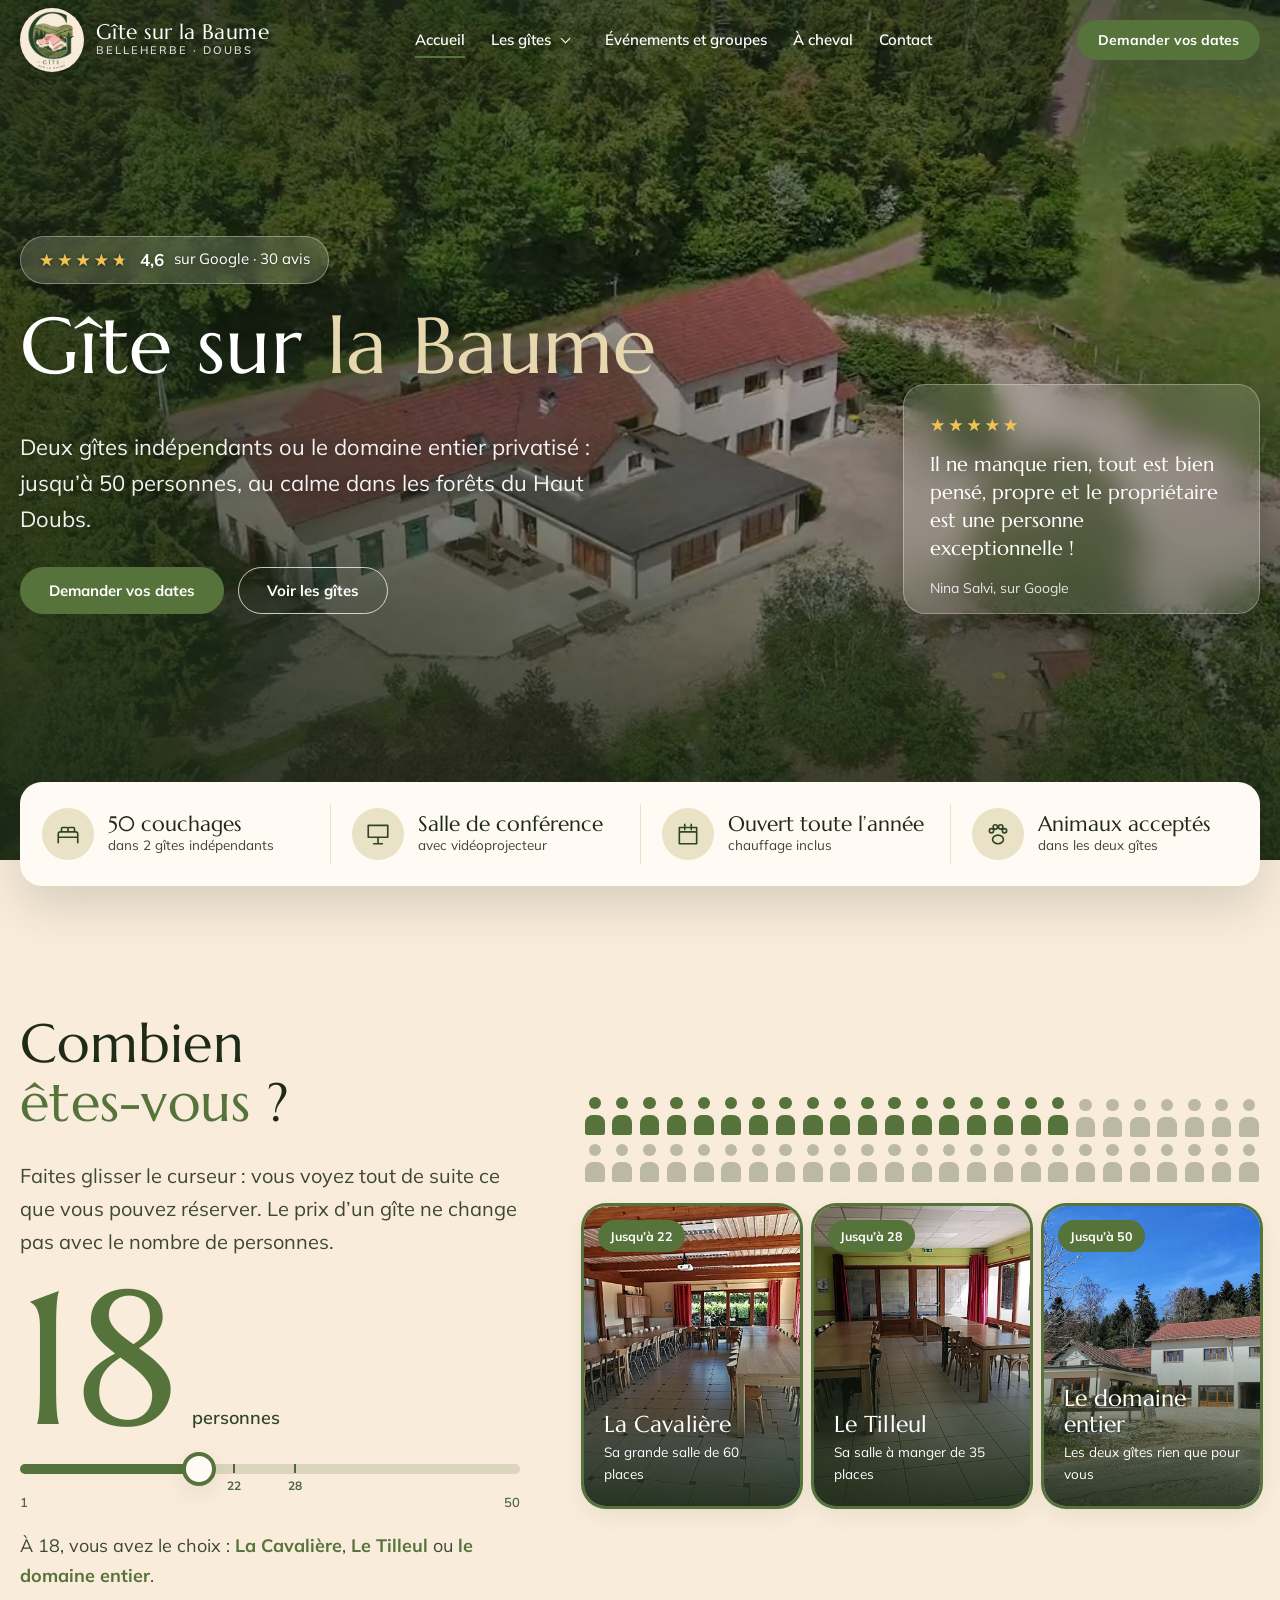
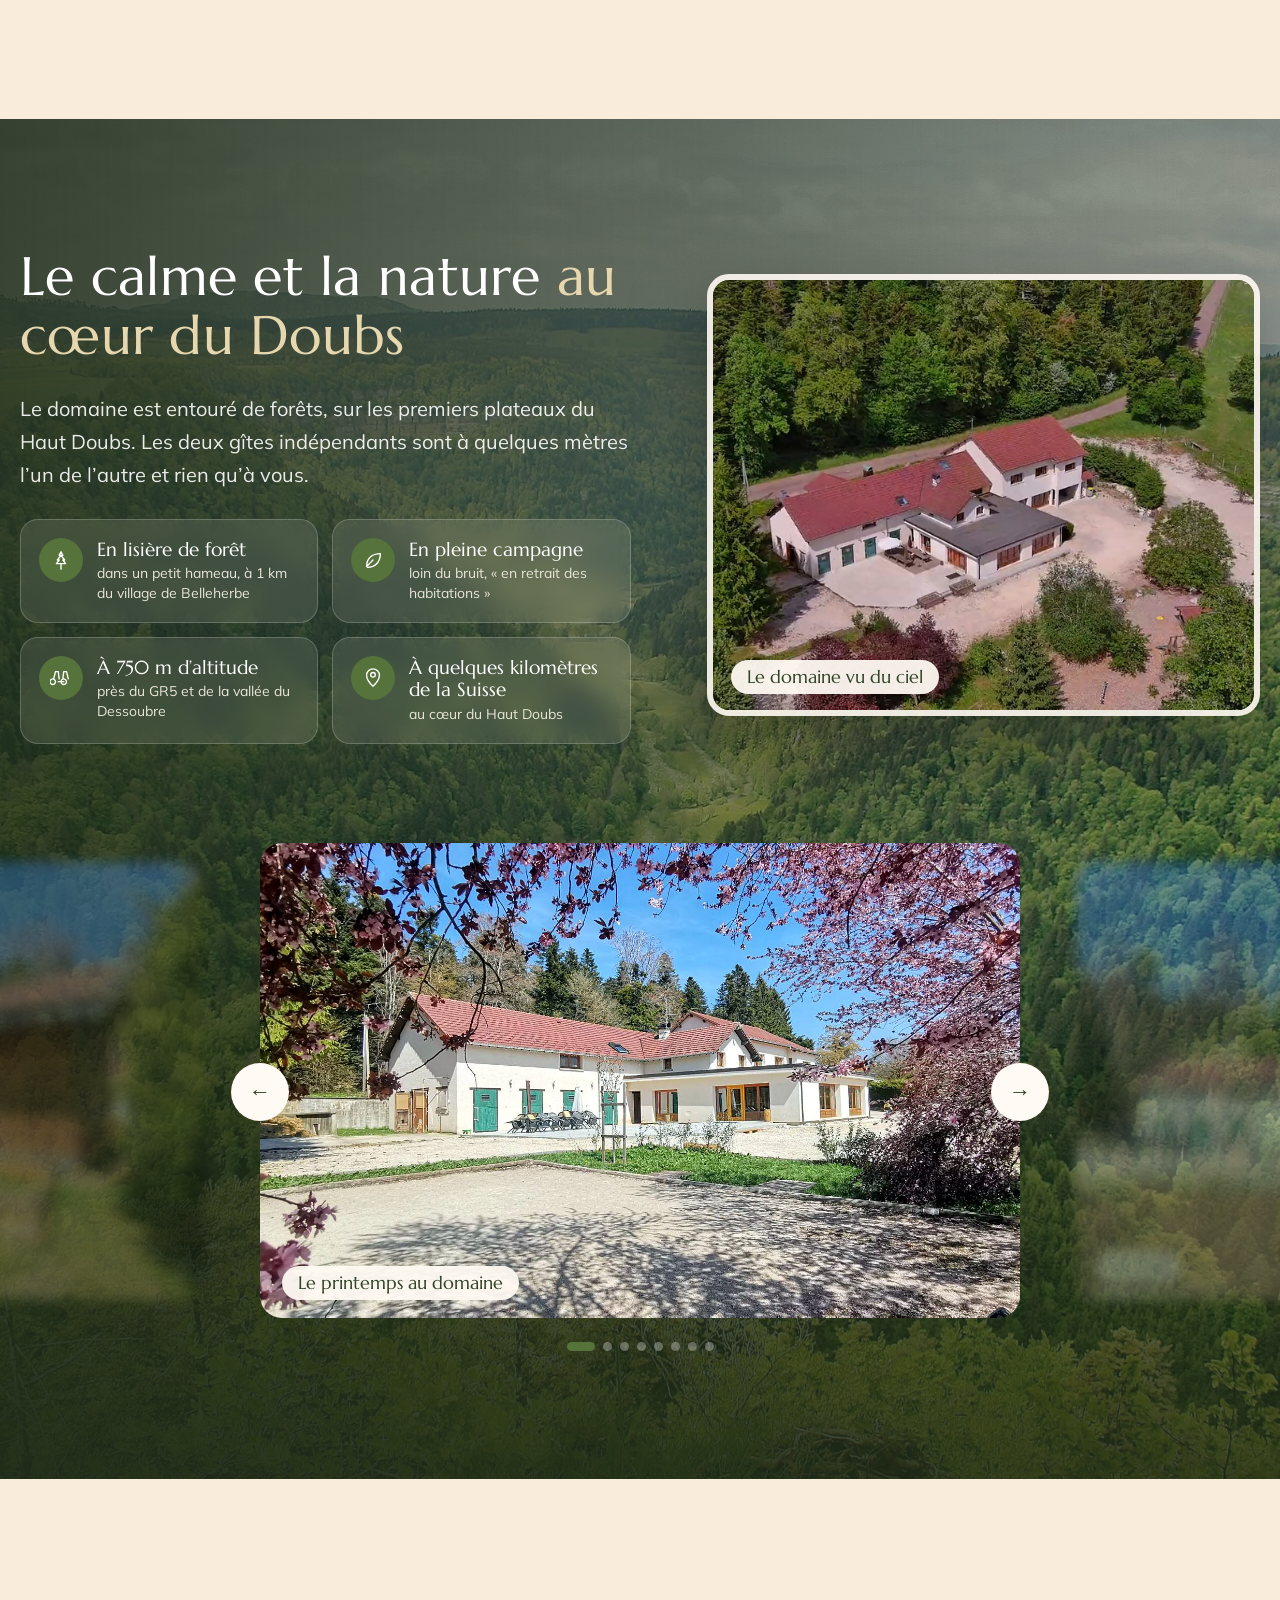
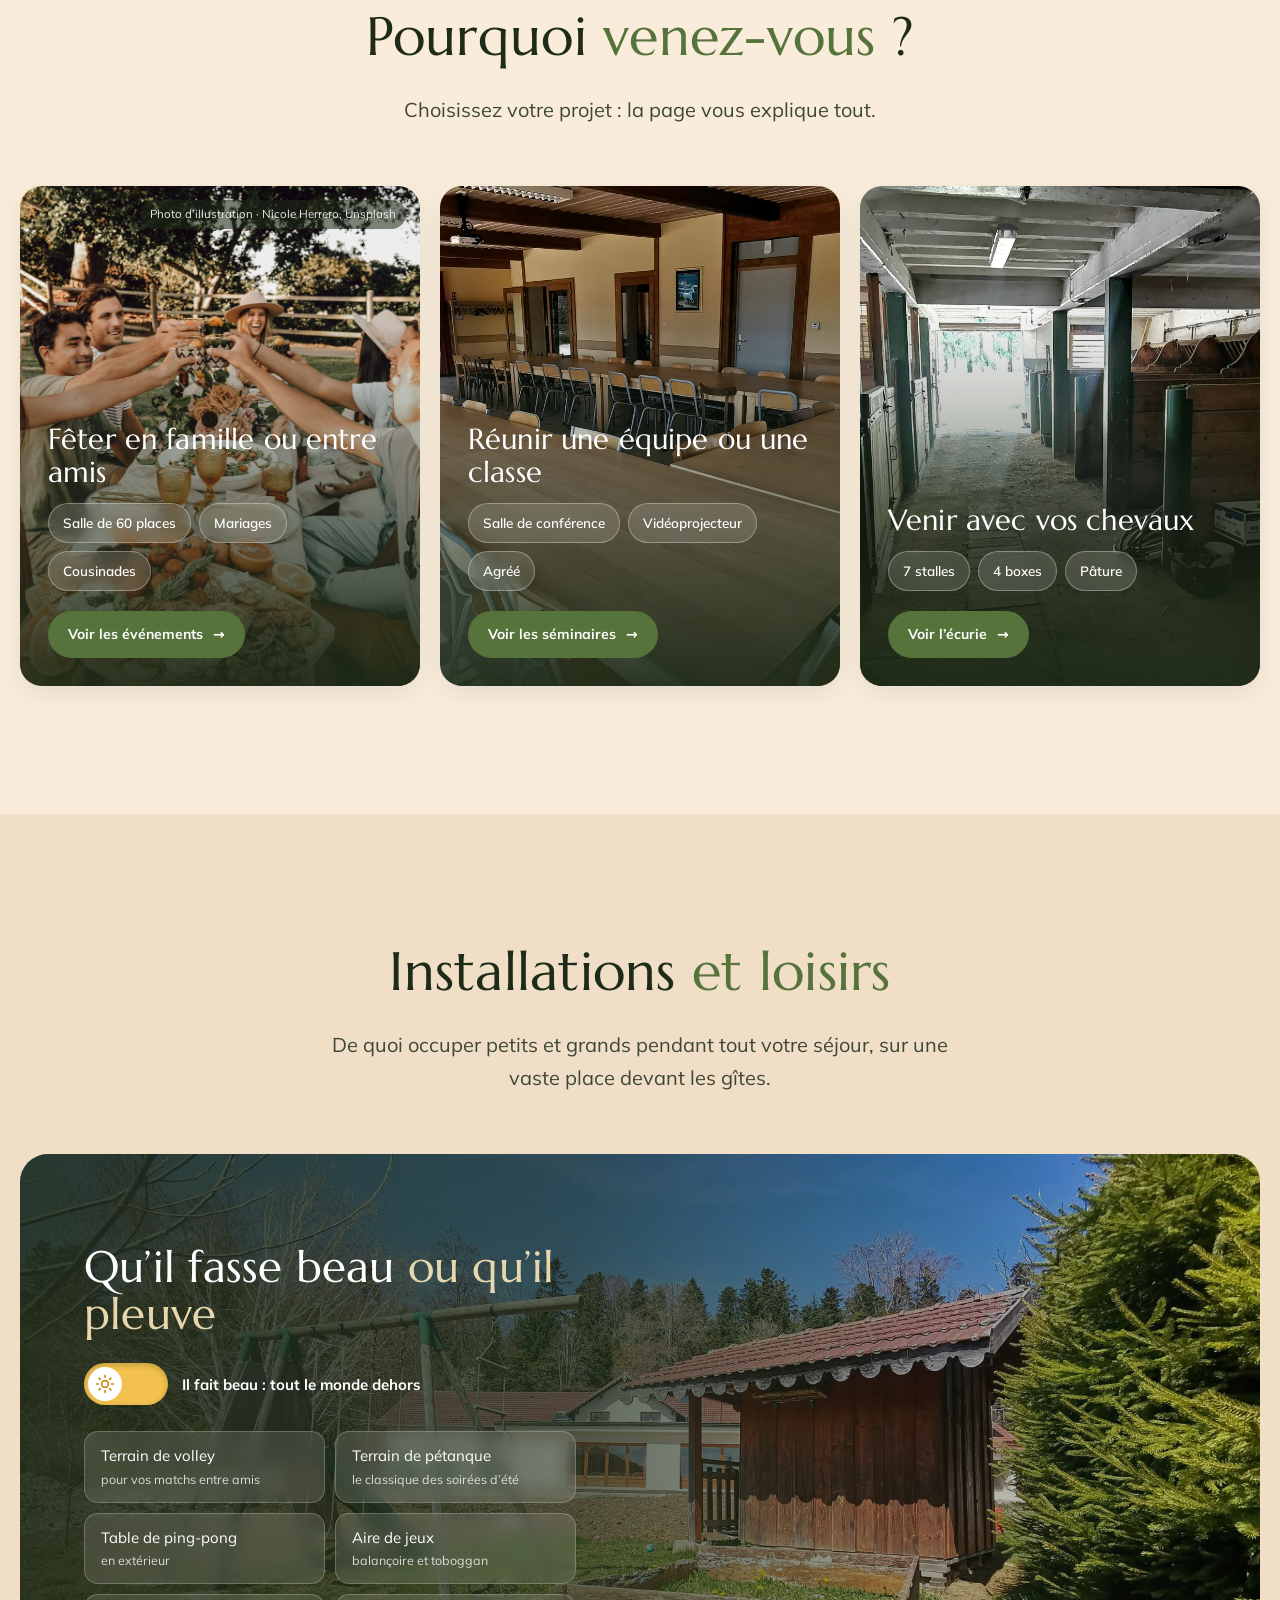
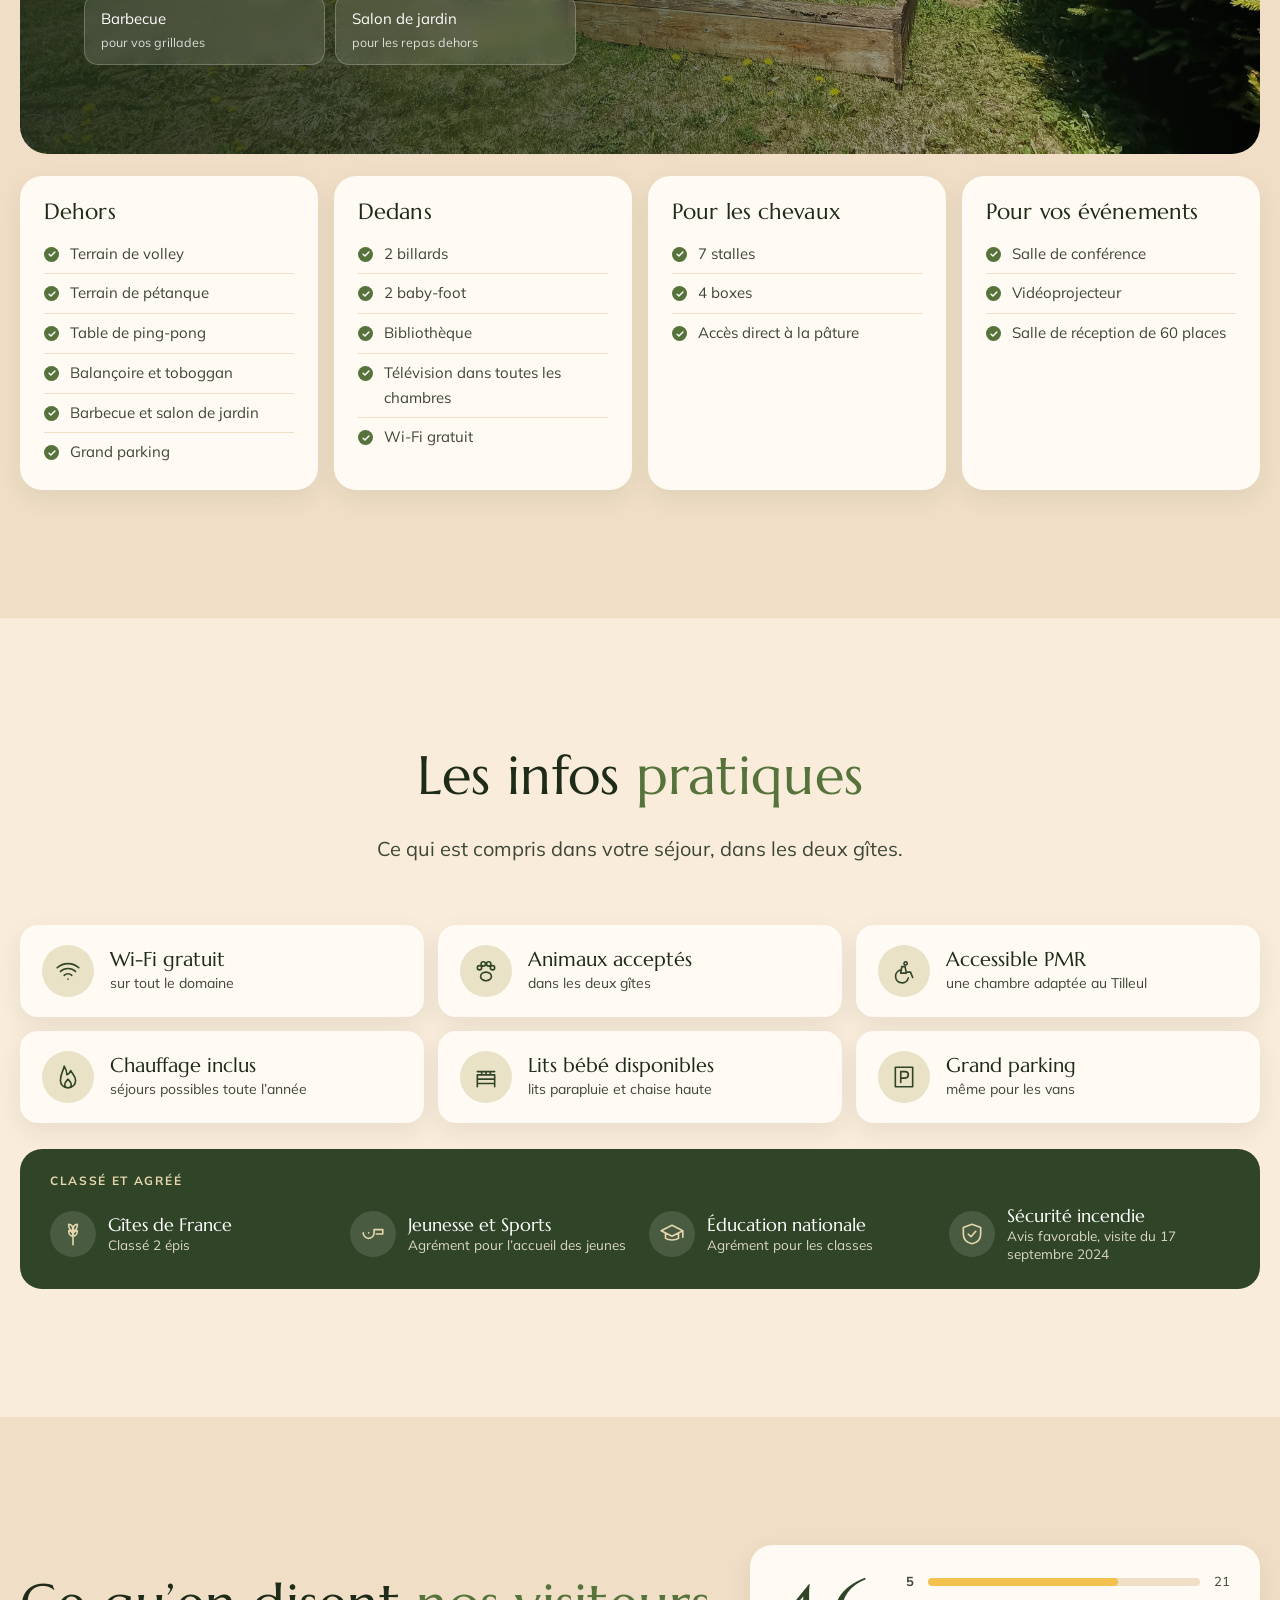
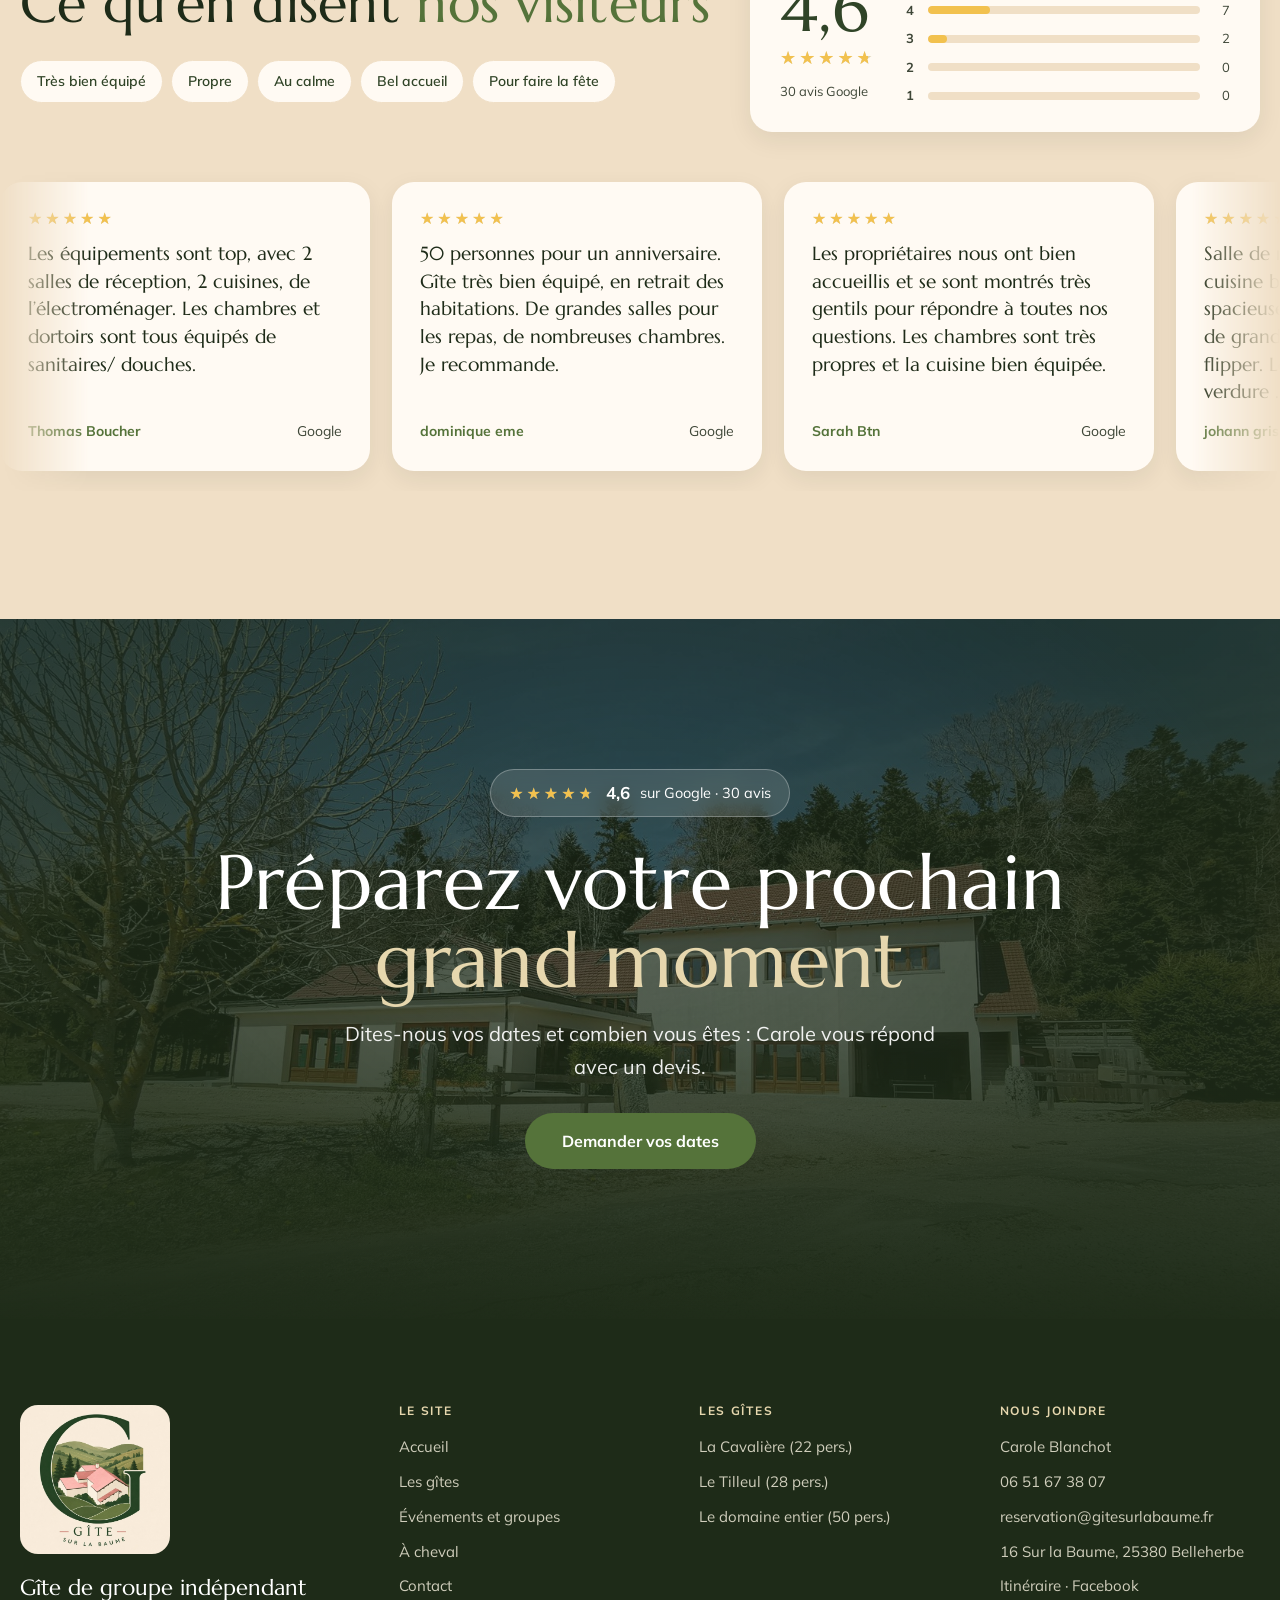
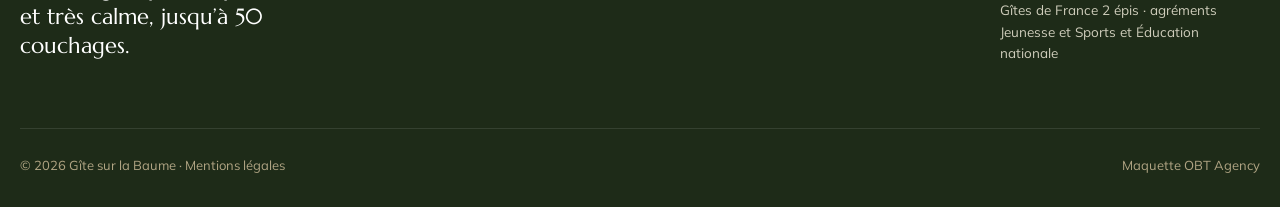
==== index.html @ 8d1f430f "Maquette V2 du Gîte sur la Baume (une page par gîte, vidéo drone, écran d'entrée vallée du Dessoubre" ====
<!doctype html>
<html lang="fr">
<head>
<meta charset="utf-8">
<meta name="robots" content="noindex, nofollow">
<meta name="viewport" content="width=device-width, initial-scale=1">
<title>Gîte sur la Baume · Gîte de groupe jusqu’à 50 personnes dans le Doubs</title>
<meta name="description" content="Deux gîtes indépendants ou le domaine entier privatisé, jusqu'à 50 couchages à Belleherbe, au calme dans les forêts du Haut Doubs : fêtes de famille, mariages, séminaires, groupes et cavaliers.">
<meta name="theme-color" content="#304427">
<link rel="icon" href="images/logo-embleme.jpg">
<link rel="preconnect" href="https://fonts.googleapis.com">
<link rel="preconnect" href="https://fonts.gstatic.com" crossorigin>
<link href="https://fonts.googleapis.com/css2?family=Marcellus&family=Mulish:wght@400;600;700&display=swap" rel="stylesheet">
<link rel="stylesheet" href="css/style.css?v=77117797">
<script>
(function () { var r = document.documentElement; r.classList.add('js');
  try { var n = performance.getEntriesByType && performance.getEntriesByType('navigation')[0];
    var recharge = n && n.type === 'reload';
    if (sessionStorage.getItem('baume-v2-entree-vue') && !recharge) r.classList.add('sans-entree');
    sessionStorage.setItem('baume-v2-entree-vue', '1'); } catch (e) {} })();
</script>
</head>
<body>
<div class="entree" id="entree" aria-hidden="true">
  <img class="entree__photo" src="images/entree-dessoubre.jpg" alt="" width="2400" height="1600" fetchpriority="high">
  <div class="entree__logo"><img src="images/logo-heros.jpg" alt="" width="600" height="596"></div>
</div>
<a class="visuellement-cache" href="#contenu">Aller au contenu</a>
<div class="entete">
  <div class="entete__envelop">
    <a class="entete__logo" href="index.html" aria-label="Gîte sur la Baume, accueil">
      <img src="images/logo-heros.jpg" alt="Logo du Gîte sur la Baume" width="600" height="596">
      <span class="entete__nom">Gîte sur la Baume<small>Belleherbe · Doubs</small></span>
    </a>
    <nav aria-label="Menu principal">
      <ul class="menu">
        <li><a href="index.html" aria-current="page">Accueil</a></li>
        <li class="menu__deroulant">
          <a href="gites.html">Les gîtes</a>
          <button class="menu__ouvrir" type="button" aria-expanded="false" aria-label="Voir les trois gîtes"><span aria-hidden="true"></span></button>
          <ul class="sous-menu">
            <li><a href="la-cavaliere.html"><strong>La Cavalière</strong><span>22 pers.</span></a></li>
            <li><a href="le-tilleul.html"><strong>Le Tilleul</strong><span>28 pers.</span></a></li>
            <li><a href="le-domaine.html"><strong>Le domaine entier</strong><span>50 pers.</span></a></li>
          </ul>
        </li>
        <li><a href="evenements.html">Événements et groupes</a></li>
        <li><a href="cavaliers.html">À cheval</a></li>
        <li><a href="contact.html">Contact</a></li>
      </ul>
    </nav>
    <a class="bouton entete__appel bouton--cta" href="contact.html#demande">Demander vos dates</a>
    <button class="entete__burger" type="button" aria-label="Ouvrir le menu" aria-expanded="false"><span></span></button>
  </div>
</div>
<div id="contenu"></div>
<main>
<header class="heros heros--accueil heros--video">
  <div class="heros__photo">
    <video class="heros__video" autoplay muted loop playsinline preload="auto" poster="images/video-affiche.jpg" aria-hidden="true" tabindex="-1">
      <source src="video/domaine-960.mp4" type="video/mp4" media="(max-width: 767px)">
      <source src="video/domaine-1280.mp4" type="video/mp4">
    </video>
  </div>
  <div class="heros__contenu heros__grille">
    <div>
      <a class="note-heros note-heros--cadre" href="https://maps.google.com/?cid=1944867759614640810" target="_blank" rel="noopener"><span class="etoiles" style="--note:92%" role="img" aria-label="4,6 étoiles sur 5">★★★★★</span><strong>4,6</strong><span>sur Google · 30 avis</span></a>
      <h1>Gîte sur <em>la Baume</em></h1>
      <p class="heros__sous">Deux gîtes indépendants ou le domaine entier privatisé : jusqu’à 50 personnes, au calme dans les forêts du Haut Doubs.</p>
      <div class="boutons">
        <a class="bouton bouton--cta" href="contact.html#demande">Demander vos dates</a>
        <a class="bouton bouton--clair" href="gites.html">Voir les gîtes</a>
      </div>
    </div>
    <div class="heros__droite">
    <div class="avis-flottant" data-avis-heros>
      <figure class="avis-flottant__avis est-visible"><span class="etoiles" style="--note:100%" role="img" aria-label="5 étoiles sur 5">★★★★★</span><blockquote>Il ne manque rien, tout est bien pensé, propre et le propriétaire est une personne exceptionnelle !</blockquote><figcaption>Nina Salvi, sur Google</figcaption></figure>
      <figure class="avis-flottant__avis"><span class="etoiles" style="--note:100%" role="img" aria-label="5 étoiles sur 5">★★★★★</span><blockquote>50 personnes pour un anniversaire. Gîte très bien équipé, en retrait des habitations.</blockquote><figcaption>dominique eme, sur Google</figcaption></figure>
      <figure class="avis-flottant__avis"><span class="etoiles" style="--note:100%" role="img" aria-label="5 étoiles sur 5">★★★★★</span><blockquote>Grange gîte familial dans un environnement de nature.</blockquote><figcaption>Jean LASBLEIS, sur Google</figcaption></figure>
      <figure class="avis-flottant__avis"><span class="etoiles" style="--note:100%" role="img" aria-label="5 étoiles sur 5">★★★★★</span><blockquote>Un super weekend et un accueil au top. Chambres propres et confortables.</blockquote><figcaption>Elo Elo, sur Google</figcaption></figure>
    </div>
    </div>
  </div>
</header>

<div class="bande-mots">
  <ul class="bande-mots__carte bande-mots__carte--4">
    <li><span class="icone-rond"><svg class="ico" viewBox="0 0 24 24" aria-hidden="true"><path d="M3 18v-6a2 2 0 0 1 2-2h14a2 2 0 0 1 2 2v6M3 15h18M3 18v2M21 18v2M6 10V7a1 1 0 0 1 1-1h4a1 1 0 0 1 1 1v3M12 10V7a1 1 0 0 1 1-1h4a1 1 0 0 1 1 1v3"/></svg></span><span><strong>50 couchages</strong>dans 2 gîtes indépendants</span></li>
    <li><span class="icone-rond"><svg class="ico" viewBox="0 0 24 24" aria-hidden="true"><path d="M3 4h18v11H3zM8 21h8M12 15v6"/></svg></span><span><strong>Salle de conférence</strong>avec vidéoprojecteur</span></li>
    <li><span class="icone-rond"><svg class="ico" viewBox="0 0 24 24" aria-hidden="true"><path d="M4 6h16v15H4zM4 10h16M9 3v5M15 3v5"/></svg></span><span><strong>Ouvert toute l’année</strong>chauffage inclus</span></li>
    <li><span class="icone-rond"><svg class="ico" viewBox="0 0 24 24" aria-hidden="true"><path d="M12 21c-3 0-5-2-5-4s2-4 5-4 5 2 5 4-2 4-5 4zM6 11a2 2 0 1 1 0-4 2 2 0 0 1 0 4zM18 11a2 2 0 1 1 0-4 2 2 0 0 1 0 4zM9.5 7.5a2 2 0 1 1 0-4 2 2 0 0 1 0 4zM14.5 7.5a2 2 0 1 1 0-4 2 2 0 0 1 0 4z"/></svg></span><span><strong>Animaux acceptés</strong>dans les deux gîtes</span></li>
  </ul>
</div>

<section class="section" id="combien">
  <div class="envelop combien" data-combien>
    <div class="apparait">
      <h2>Combien <em>êtes-vous</em> ?</h2>
      <p class="chapeau">Faites glisser le curseur : vous voyez tout de suite ce que vous pouvez réserver. Le prix d’un gîte ne change pas avec le nombre de personnes.</p>
      <p class="combien__chiffre"><span data-combien-chiffre>18</span><small>personnes</small></p>
      <label class="visuellement-cache" for="nombre">Nombre de personnes</label>
      <div class="curseur-bloc">
        <input class="curseur" id="nombre" type="range" min="1" max="50" step="1" value="18">
        <span class="repere" style="--pos:42.86%" aria-hidden="true">22</span>
        <span class="repere" style="--pos:55.1%" aria-hidden="true">28</span>
      </div>
      <div class="graduations" aria-hidden="true"><span>1</span><span>50</span></div>
      <p class="combien__reponse" data-combien-reponse aria-live="polite"></p>
    </div>
    <div class="apparait apparait--2">
      <div class="personnes" data-personnes aria-hidden="true"></div>
      <div class="combien__cartes">
        <a class="choix" data-choix="cavaliere" data-max="22" href="la-cavaliere.html">
          <img src="images/salle-cavaliere-baies.jpg" alt="La grande salle de réception de La Cavalière, ouverte sur la terrasse" loading="lazy">
          <span class="choix__max">Jusqu’à 22</span>
          <span class="choix__ferme">Au-delà de 22 personnes</span>
          <div><h3>La Cavalière</h3><p>Sa grande salle de 60 places</p></div>
        </a>
        <a class="choix" data-choix="tilleul" data-max="28" href="le-tilleul.html">
          <img src="images/salle-verte.jpg" alt="La salle à manger du Tilleul" loading="lazy">
          <span class="choix__max">Jusqu’à 28</span>
          <span class="choix__ferme">Au-delà de 28 personnes</span>
          <div><h3>Le Tilleul</h3><p>Sa salle à manger de 35 places</p></div>
        </a>
        <a class="choix" data-choix="domaine" data-max="50" href="le-domaine.html">
          <img src="images/domaine-vue-large.jpg" alt="Les deux gîtes et la cour" loading="lazy">
          <span class="choix__max">Jusqu’à 50</span>
          <span class="choix__ferme">Au-delà de 50 personnes</span>
          <div><h3>Le domaine entier</h3><p>Les deux gîtes rien que pour vous</p></div>
        </a>
      </div>
    </div>
  </div>
</section>

<section class="section section--photo" id="nature">
  <div class="section__fond"><img src="images/entree-dessoubre.jpg" alt="" loading="lazy"></div>
  <div class="envelop nature">
    <div class="apparait">
      <h2>Le calme et la nature <em>au cœur du Doubs</em></h2>
      <p class="chapeau">Le domaine est entouré de forêts, sur les premiers plateaux du Haut Doubs. Les deux gîtes indépendants sont à quelques mètres l’un de l’autre et rien qu’à vous.</p>
      <ul class="nature__reperes">
        <li><span class="icone-rond"><svg class="ico" viewBox="0 0 24 24" aria-hidden="true"><path d="M12 22v-6M7 16h10l-3-4h2l-4-5h2l-2-4-2 4h2l-4 5h2z"/></svg></span><span><strong>En lisière de forêt</strong>dans un petit hameau, à 1 km du village de Belleherbe</span></li>
        <li><span class="icone-rond"><svg class="ico" viewBox="0 0 24 24" aria-hidden="true"><path d="M5 19c0-9 6-14 15-14 0 9-5 15-14 15M5 19l7-7"/></svg></span><span><strong>En pleine campagne</strong>loin du bruit, « en retrait des habitations »</span></li>
        <li><span class="icone-rond"><svg class="ico" viewBox="0 0 24 24" aria-hidden="true"><path d="M6 16a3 3 0 1 0 0 .01M18 16a3 3 0 1 0 0 .01M9 16h6M4 13l2-8h3l1 8M20 13l-2-8h-3l-1 8"/></svg></span><span><strong>À 750 m d’altitude</strong>près du GR5 et de la vallée du Dessoubre</span></li>
        <li><span class="icone-rond"><svg class="ico" viewBox="0 0 24 24" aria-hidden="true"><path d="M12 21s-7-6.5-7-12a7 7 0 0 1 14 0c0 5.5-7 12-7 12zM12 11a2.5 2.5 0 1 0 0-5 2.5 2.5 0 0 0 0 5z"/></svg></span><span><strong>À quelques kilomètres de la Suisse</strong>au cœur du Haut Doubs</span></li>
      </ul>
    </div>
    <figure class="nature__ciel apparait apparait--2">
      <img src="images/ciel-cour.jpg" alt="Le domaine vu du ciel, entouré de forêts" loading="lazy" data-agrandir>
      <figcaption>Le domaine vu du ciel</figcaption>
    </figure>
  </div>
  <div class="carrousel apparait" data-carrousel>
    <div class="carrousel__piste">
      <figure class="diapo"><img src="images/facade-cerisiers-cadre.jpg" alt="Les gîtes au printemps, sous les cerisiers en fleurs" loading="lazy" data-agrandir><figcaption>Le printemps au domaine</figcaption></figure>
      <figure class="diapo"><img src="images/cour-gravier.jpg" alt="La grande cour devant les gîtes" loading="lazy" data-agrandir><figcaption>La cour</figcaption></figure>
      <figure class="diapo"><img src="images/salle-reception.jpg" alt="La grande salle de réception" loading="lazy" data-agrandir><figcaption>La salle de réception</figcaption></figure>
      <figure class="diapo"><img src="images/billard-bibliotheque.jpg" alt="Le billard et la bibliothèque" loading="lazy" data-agrandir><figcaption>Billard et bibliothèque</figcaption></figure>
      <figure class="diapo"><img src="images/cuisine-bois.jpg" alt="Une des cuisines équipées" loading="lazy" data-agrandir><figcaption>Une des cuisines</figcaption></figure>
      <figure class="diapo"><img src="images/chambre-double.jpg" alt="Une chambre avec lit double et télévision" loading="lazy" data-agrandir><figcaption>Une chambre</figcaption></figure>
      <figure class="diapo"><img src="images/pelouse-cerisiers.jpg" alt="La pelouse et les arbres du domaine" loading="lazy" data-agrandir><figcaption>Les grands espaces</figcaption></figure>
      <figure class="diapo"><img src="images/aire-de-jeux.jpg" alt="L’aire de jeux avec balançoire et toboggan" loading="lazy" data-agrandir><figcaption>L’aire de jeux</figcaption></figure>
    </div>
    <button class="carrousel__fleche carrousel__fleche--g" type="button" aria-label="Photo précédente">←</button>
    <button class="carrousel__fleche carrousel__fleche--d" type="button" aria-label="Photo suivante">→</button>
    <div class="carrousel__points"></div>
  </div>
</section>

<section class="section" id="venir-pour">
  <div class="envelop">
    <div class="tete-section tete-section--centre apparait">
      <h2>Pourquoi <em>venez-vous</em> ?</h2>
      <p class="chapeau">Choisissez votre projet : la page vous explique tout.</p>
    </div>
    <div class="raisons apparait apparait--2">
      <a class="raison" href="evenements.html">
        <img src="images/fete-entre-amis.jpg" alt="Des amis qui trinquent autour d’une grande table dehors" loading="lazy">
        <span class="raison__credit">Photo d’illustration · Nicole Herrero, Unsplash</span>
        <div>
          <h3>Fêter en famille ou entre amis</h3>
          <ul class="pastilles"><li>Salle de 60 places</li><li>Mariages</li><li>Cousinades</li></ul>
          <span class="raison__lien">Voir les événements</span>
        </div>
      </a>
      <a class="raison" href="evenements.html#seminaires">
        <img src="images/salle-reception-2.jpg" alt="La grande salle prête pour une journée de travail en groupe" loading="lazy">
        <div>
          <h3>Réunir une équipe ou une classe</h3>
          <ul class="pastilles"><li>Salle de conférence</li><li>Vidéoprojecteur</li><li>Agréé</li></ul>
          <span class="raison__lien">Voir les séminaires</span>
        </div>
      </a>
      <a class="raison" href="cavaliers.html">
        <img src="images/ecurie.jpg" alt="L’allée de l’écurie" loading="lazy">
        <div>
          <h3>Venir avec vos chevaux</h3>
          <ul class="pastilles"><li>7 stalles</li><li>4 boxes</li><li>Pâture</li></ul>
          <span class="raison__lien">Voir l’écurie</span>
        </div>
      </a>
    </div>
  </div>
</section>

<section class="section section--fonce" id="loisirs">
  <div class="envelop">
    <div class="tete-section tete-section--centre apparait">
      <h2>Installations <em>et loisirs</em></h2>
      <p class="chapeau">De quoi occuper petits et grands pendant tout votre séjour, sur une vaste place devant les gîtes.</p>
    </div>
    <div class="meteo apparait" data-meteo>
      <div class="meteo__photos">
        <img src="images/aire-de-jeux.jpg" alt="" loading="lazy">
        <img src="images/billard-bibliotheque.jpg" alt="" loading="lazy">
      </div>
      <div class="meteo__texte">
        <h3 class="meteo__titre">Qu’il fasse beau <em>ou qu’il pleuve</em></h3>
        <button class="interrupteur" type="button" aria-pressed="false">
          <span class="interrupteur__piste"><span class="interrupteur__bouton">
            <svg class="soleil-ico" viewBox="0 0 24 24" aria-hidden="true"><circle cx="12" cy="12" r="4"/><path d="M12 2v2M12 20v2M2 12h2M20 12h2M5 5l1.5 1.5M17.5 17.5L19 19M5 19l1.5-1.5M17.5 6.5L19 5"/></svg>
            <svg class="pluie-ico" viewBox="0 0 24 24" aria-hidden="true"><path d="M7 15a5 5 0 1 1 1-9.9A6 6 0 0 1 19 9a4 4 0 0 1-1 6H7zM8 19l-1 2M12 19l-1 2M16 19l-1 2"/></svg>
          </span></span>
          <span data-meteo-libelle>Il fait beau : tout le monde dehors</span>
        </button>
        <ul class="meteo__liste" data-liste="soleil">
          <li>Terrain de volley<small>pour vos matchs entre amis</small></li>
          <li>Terrain de pétanque<small>le classique des soirées d’été</small></li>
          <li>Table de ping-pong<small>en extérieur</small></li>
          <li>Aire de jeux<small>balançoire et toboggan</small></li>
          <li>Barbecue<small>pour vos grillades</small></li>
          <li>Salon de jardin<small>pour les repas dehors</small></li>
        </ul>
        <ul class="meteo__liste" data-liste="pluie" hidden>
          <li>2 billards<small>La Cavalière et Le Tilleul</small></li>
          <li>2 baby-foot<small>dehors à La Cavalière, au salon du Tilleul</small></li>
          <li>Bibliothèque<small>au salon détente du Tilleul</small></li>
          <li>Télévision<small>dans chaque chambre et aux salons</small></li>
          <li>Wi-Fi gratuit<small>sur tout le domaine</small></li>
          <li>Chauffage<small>inclus dans le tarif</small></li>
        </ul>
      </div>
    </div>
    <div class="inventaire apparait">
      <div class="inventaire__col">
        <h3>Dehors</h3>
        <ul><li>Terrain de volley</li><li>Terrain de pétanque</li><li>Table de ping-pong</li><li>Balançoire et toboggan</li><li>Barbecue et salon de jardin</li><li>Grand parking</li></ul>
      </div>
      <div class="inventaire__col">
        <h3>Dedans</h3>
        <ul><li>2 billards</li><li>2 baby-foot</li><li>Bibliothèque</li><li>Télévision dans toutes les chambres</li><li>Wi-Fi gratuit</li></ul>
      </div>
      <div class="inventaire__col">
        <h3>Pour les chevaux</h3>
        <ul><li>7 stalles</li><li>4 boxes</li><li>Accès direct à la pâture</li></ul>
      </div>
      <div class="inventaire__col">
        <h3>Pour vos événements</h3>
        <ul><li>Salle de conférence</li><li>Vidéoprojecteur</li><li>Salle de réception de 60 places</li></ul>
      </div>
    </div>
  </div>
</section>

<section class="section" id="pratique">
  <div class="envelop">
    <div class="tete-section tete-section--centre apparait">
      <h2>Les infos <em>pratiques</em></h2>
      <p class="chapeau">Ce qui est compris dans votre séjour, dans les deux gîtes.</p>
    </div>
    <ul class="compris apparait apparait--2">
      <li><span class="icone-rond"><svg class="ico" viewBox="0 0 24 24" aria-hidden="true"><path d="M2 9a15 15 0 0 1 20 0M5 12.5a10 10 0 0 1 14 0M8.5 16a5 5 0 0 1 7 0M12 19.5h.01"/></svg></span><span><strong>Wi-Fi gratuit</strong>sur tout le domaine</span></li>
      <li><span class="icone-rond"><svg class="ico" viewBox="0 0 24 24" aria-hidden="true"><path d="M12 21c-3 0-5-2-5-4s2-4 5-4 5 2 5 4-2 4-5 4zM6 11a2 2 0 1 1 0-4 2 2 0 0 1 0 4zM18 11a2 2 0 1 1 0-4 2 2 0 0 1 0 4zM9.5 7.5a2 2 0 1 1 0-4 2 2 0 0 1 0 4zM14.5 7.5a2 2 0 1 1 0-4 2 2 0 0 1 0 4z"/></svg></span><span><strong>Animaux acceptés</strong>dans les deux gîtes</span></li>
      <li><span class="icone-rond"><svg class="ico" viewBox="0 0 24 24" aria-hidden="true"><path d="M12 5a1.5 1.5 0 1 0 0-.01M10 8h3l1 5h4l2 5M10 8l-1 6h5M9.5 11a6 6 0 1 0 6.5 7.5"/></svg></span><span><strong>Accessible PMR</strong>une chambre adaptée au Tilleul</span></li>
      <li><span class="icone-rond"><svg class="ico" viewBox="0 0 24 24" aria-hidden="true"><path d="M12 22c4 0 7-2.8 7-6.8 0-4-3-6.2-4.5-9.2-.8 2.4-2.2 3.4-3.5 3.9C11 7 10 4.5 8.5 2 8 6 5 9 5 15.2 5 19.2 8 22 12 22zM12 22c-1.7 0-3-1.3-3-3.2 0-2 1.6-3 3-4.8 1.4 1.8 3 2.8 3 4.8 0 1.9-1.3 3.2-3 3.2z"/></svg></span><span><strong>Chauffage inclus</strong>séjours possibles toute l’année</span></li>
      <li><span class="icone-rond"><svg class="ico" viewBox="0 0 24 24" aria-hidden="true"><path d="M4 10h16v8H4zM4 18v3M20 18v3M4 14h16M8 10V7M12 10V7M16 10V7M4 7h16"/></svg></span><span><strong>Lits bébé disponibles</strong>lits parapluie et chaise haute</span></li>
      <li><span class="icone-rond"><svg class="ico" viewBox="0 0 24 24" aria-hidden="true"><path d="M4 3h16v18H4zM9 17V7h4a3 3 0 0 1 0 6H9"/></svg></span><span><strong>Grand parking</strong>même pour les vans</span></li>
    </ul>
    <div class="agrements apparait">
      <p class="agrements__titre">Classé et agréé</p>
      <ul class="agrements__liste">
        <li><span class="icone-rond"><svg class="ico" viewBox="0 0 24 24" aria-hidden="true"><path d="M12 22V9M12 9c-3 0-4-3-4-6 3 0 4 3 4 6zM12 9c3 0 4-3 4-6-3 0-4 3-4 6zM12 14c-3 0-4-3-4-5 3 0 4 2 4 5zM12 14c3 0 4-3 4-5-3 0-4 2-4 5z"/></svg></span><span><strong>Gîtes de France</strong>Classé 2 épis</span></li>
        <li><span class="icone-rond"><svg class="ico" viewBox="0 0 24 24" aria-hidden="true"><path d="M3 11a5 5 0 1 0 10 0V8h8v4h-6M8 11h.01"/></svg></span><span><strong>Jeunesse et Sports</strong>Agrément pour l’accueil des jeunes</span></li>
        <li><span class="icone-rond"><svg class="ico" viewBox="0 0 24 24" aria-hidden="true"><path d="M2 9l10-5 10 5-10 5zM6 11v5c3 2 9 2 12 0v-5M22 9v6"/></svg></span><span><strong>Éducation nationale</strong>Agrément pour les classes</span></li>
        <li><span class="icone-rond"><svg class="ico" viewBox="0 0 24 24" aria-hidden="true"><path d="M12 3l8 3v6c0 5-3.5 8-8 9-4.5-1-8-4-8-9V6zM8.5 12l2.5 2.5 4.5-5"/></svg></span><span><strong>Sécurité incendie</strong>Avis favorable, visite du 17 septembre 2024</span></li>
      </ul>
    </div>
  </div>
</section>

<section class="section section--fonce" id="avis">
  <div class="envelop">
    <div class="avis-tete apparait">
      <div>
        <h2>Ce qu’en disent <em>nos visiteurs</em></h2>
        <ul class="mots-avis" aria-label="Ce qui revient dans les avis">
          <li>Très bien équipé</li><li>Propre</li><li>Au calme</li><li>Bel accueil</li><li>Pour faire la fête</li>
        </ul>
      </div>
      <a class="note-panneau" href="https://maps.google.com/?cid=1944867759614640810" target="_blank" rel="noopener">
        <span class="note-panneau__chiffre">4,6</span>
        <span class="etoiles" style="--note:92%" role="img" aria-label="4,6 étoiles sur 5">★★★★★</span>
        <span class="note-panneau__nb">30 avis Google</span>
        <span class="barres">
          <span><b>5</b><i style="--part:70%"></i><em>21</em></span>
          <span><b>4</b><i style="--part:23%"></i><em>7</em></span>
          <span><b>3</b><i style="--part:7%"></i><em>2</em></span>
          <span><b>2</b><i style="--part:0%"></i><em>0</em></span>
          <span><b>1</b><i style="--part:0%"></i><em>0</em></span>
        </span>
      </a>
    </div>
  </div>
  <div class="defile apparait apparait--2">
    <div class="defile__piste">
      <article class="carte-avis"><span class="etoiles" style="--note:100%" role="img" aria-label="5 étoiles sur 5">★★★★★</span><blockquote>Les équipements sont top, avec 2 salles de réception, 2 cuisines, de l’électroménager. Les chambres et dortoirs sont tous équipés de sanitaires/ douches.</blockquote><footer><strong>Thomas Boucher</strong><span>Google</span></footer></article>
      <article class="carte-avis"><span class="etoiles" style="--note:100%" role="img" aria-label="5 étoiles sur 5">★★★★★</span><blockquote>50 personnes pour un anniversaire. Gîte très bien équipé, en retrait des habitations. De grandes salles pour les repas, de nombreuses chambres. Je recommande.</blockquote><footer><strong>dominique eme</strong><span>Google</span></footer></article>
      <article class="carte-avis"><span class="etoiles" style="--note:100%" role="img" aria-label="5 étoiles sur 5">★★★★★</span><blockquote>Les propriétaires nous ont bien accueillis et se sont montrés très gentils pour répondre à toutes nos questions. Les chambres sont très propres et la cuisine bien équipée.</blockquote><footer><strong>Sarah Btn</strong><span>Google</span></footer></article>
      <article class="carte-avis"><span class="etoiles" style="--note:100%" role="img" aria-label="5 étoiles sur 5">★★★★★</span><blockquote>Salle de réception conviviale , cuisine bien équipée, chambres spacieuses avec sanitaire privatif et de grands lits. Billard, baby foot et flipper. Le tout dans un écrin de verdure .</blockquote><footer><strong>johann grisey</strong><span>Google</span></footer></article>
      <article class="carte-avis"><span class="etoiles" style="--note:100%" role="img" aria-label="5 étoiles sur 5">★★★★★</span><blockquote>Un super weekend et un accueil au top. Chambres propres et confortables. Gite très bien équipé. Nous reviendrons</blockquote><footer><strong>Elo Elo</strong><span>Google</span></footer></article>
      <article class="carte-avis"><span class="etoiles" style="--note:100%" role="img" aria-label="5 étoiles sur 5">★★★★★</span><blockquote>Super endroit pour faire la fête. Des grandes chambres des jolies souvenir.</blockquote><footer><strong>FRANCK DELFORGE</strong><span>Google</span></footer></article>
    </div>
  </div>
</section>

<section class="appel" id="appel">
  <div class="appel__fond"><img src="images/domaine-vue-large.jpg" alt="" loading="lazy"></div>
  <div class="appel__contenu">
    <a class="appel__avis" href="https://maps.google.com/?cid=1944867759614640810" target="_blank" rel="noopener"><span class="etoiles" style="--note:92%" role="img" aria-label="4,6 étoiles sur 5">★★★★★</span><strong>4,6</strong><span>sur Google · 30 avis</span></a>
    <h2>Préparez votre prochain <em>grand moment</em></h2>
    <p class="appel__sous">Dites-nous vos dates et combien vous êtes : Carole vous répond avec un devis.</p>
    <a class="bouton bouton--grand bouton--cta" href="contact.html?projet=sejour#demande">Demander vos dates</a>
  </div>
</section>
</main>
<footer class="pied">
  <div class="envelop">
    <div class="pied__haut">
      <div>
        <img class="pied__logo" src="images/logo.jpg" alt="Gîte sur la Baume" width="1080" height="1073" loading="lazy">
        <p class="pied__accroche">Gîte de groupe indépendant et très calme, jusqu’à 50 couchages.</p>
      </div>
      <div>
        <h3>Le site</h3>
        <ul>
          <li><a href="index.html">Accueil</a></li>
          <li><a href="gites.html">Les gîtes</a></li>
          <li><a href="evenements.html">Événements et groupes</a></li>
          <li><a href="cavaliers.html">À cheval</a></li>
          <li><a href="contact.html">Contact</a></li>
        </ul>
      </div>
      <div>
        <h3>Les gîtes</h3>
        <ul>
          <li><a href="la-cavaliere.html">La Cavalière (22 pers.)</a></li>
          <li><a href="le-tilleul.html">Le Tilleul (28 pers.)</a></li>
          <li><a href="le-domaine.html">Le domaine entier (50 pers.)</a></li>
        </ul>
      </div>
      <div>
        <h3>Nous joindre</h3>
        <ul>
          <li>Carole Blanchot</li>
          <li><a href="tel:+33651673807">06 51 67 38 07</a></li>
          <li><a href="mailto:reservation@gitesurlabaume.fr">reservation@gitesurlabaume.fr</a></li>
          <li>16 Sur la Baume, 25380 Belleherbe</li>
          <li><a href="https://maps.google.com/?cid=1944867759614640810" target="_blank" rel="noopener">Itinéraire</a> · <a href="https://www.facebook.com/profile.php?id=100094727396490" target="_blank" rel="noopener">Facebook</a></li>
        </ul>
        <p class="pied__labels">Gîtes de France 2 épis · agréments Jeunesse et Sports et Éducation nationale</p>
      </div>
    </div>
    <div class="pied__bas">
      <span>© <span data-annee>2026</span> Gîte sur la Baume · <a href="mentions-legales.html">Mentions légales</a></span>
      <span>Maquette OBT Agency</span>
    </div>
  </div>
</footer>
<script src="js/main.js?v=335df74a"></script>
</body>
</html>
---- css/style.css ----
/* Gîte sur la Baume : feuille de style unique
   Charte de la cliente : le vert du G et le beige du fond du logo ; boutons verts ou transparents
   1. Réglages  2. Base  3. Boutons  4. En-tête  5. Héros  6. Sections communes
   7. Accueil  8. Les gîtes  9. Fêtes  10. Groupes  11. Cavaliers  12. Contact  13. Pied de page  14. Animations */

/* 1. Réglages ------------------------------------------------------------ */
:root {
  --vert: #304427;
  --vert-nuit: #1E2B18;
  --vert-doux: #4F6640;
  --accent: #55733A;
  --accent-vif: #66864A;
  --accent-pale: #E9E2C6;
  --clair: #E6D7AE;
  --sauge: #B1A584;
  --sauge-claire: #DCD4BC;
  --creme: #F9ECDB;
  --creme-fonce: #F0DFC6;
  --blanc: #FFFAF3;
  --encre: #1E2B18;
  --texte: #3E4637;

  --f-titre: "Marcellus", "Times New Roman", serif;
  --f-texte: "Mulish", system-ui, sans-serif;

  --rayon: 22px;
  --rayon-petit: 14px;
  --ombre: 0 18px 50px rgba(30, 43, 24, .16);
  --ombre-douce: 0 8px 24px rgba(30, 43, 24, .08);
  --large: min(1240px, 100% - 32px);
  --etroit: min(860px, 100% - 32px);
  --entete: 80px;
}

/* 2. Base ---------------------------------------------------------------- */
*, *::before, *::after { box-sizing: border-box; }
html { scroll-behavior: smooth; scroll-padding-top: calc(var(--entete) + 12px); }
body {
  margin: 0;
  background: var(--creme);
  color: var(--texte);
  font: 400 17px/1.65 var(--f-texte);
  -webkit-font-smoothing: antialiased;
  overflow-x: hidden;
}
img { display: block; max-width: 100%; height: auto; }
a { color: inherit; }
h1, h2, h3, h4 { font-family: var(--f-titre); color: var(--encre); font-weight: 400; line-height: 1.1; margin: 0 0 .5em; letter-spacing: .005em; }
h1 { font-size: clamp(42px, 6.2vw, 86px); }
h2 { font-size: clamp(32px, 4.2vw, 56px); }
h3 { font-size: clamp(23px, 2.2vw, 29px); }
h1 em, h2 em, h3 em { font-style: normal; color: var(--accent); }
p { margin: 0 0 1em; }
.envelop { width: var(--large); margin-inline: auto; }
.etroit { width: var(--etroit); margin-inline: auto; }
.section { padding: clamp(72px, 10vw, 136px) 0; position: relative; }
.section--fonce { background: var(--creme-fonce); }
.section--blanc { background: var(--blanc); }
.section--nuit { background: var(--vert-nuit); color: #E4E2D2; }
.section--nuit h2, .section--nuit h3 { color: var(--blanc); }
.section--nuit h2 em, .section--nuit h3 em { color: var(--clair); }
.chapeau { font-size: clamp(18px, 1.6vw, 20px); max-width: 640px; }
.tete-section { margin-bottom: clamp(34px, 5vw, 60px); }
.tete-section--centre { text-align: center; }
.tete-section--centre .chapeau { margin-inline: auto; }
.visuellement-cache { position: absolute !important; width: 1px; height: 1px; overflow: hidden; clip: rect(0 0 0 0); white-space: nowrap; }
.photo-cadre { border-radius: var(--rayon); overflow: hidden; background: var(--creme-fonce); }
.photo-cadre img { width: 100%; height: 100%; object-fit: cover; }

/* Case « Photo à prévoir » : on décrit la photo à faire, on n'en invente pas */
.photo-a-prevoir {
  display: flex; flex-direction: column; justify-content: center; gap: 8px;
  min-height: 260px; padding: 28px; border-radius: var(--rayon);
  border: 2px dashed var(--sauge); background: repeating-linear-gradient(135deg, rgba(177,165,132,.14) 0 14px, transparent 14px 28px);
  color: var(--vert); font-size: 15px;
}
.photo-a-prevoir strong { font: 700 12px/1 var(--f-texte); letter-spacing: .14em; text-transform: uppercase; color: var(--accent); }

/* Étoiles : la note exacte, remplie au dixième */
.etoiles { position: relative; display: inline-block; letter-spacing: 3px; color: rgba(255,255,255,.35); line-height: 1; }
.etoiles::before { content: "★★★★★"; position: absolute; inset: 0; width: var(--note, 100%); overflow: hidden; color: #F2C14E; white-space: nowrap; }

/* 3. Boutons -------------------------------------------------------------- */
.bouton {
  display: inline-flex; align-items: center; justify-content: center; gap: 10px;
  padding: 15px 28px; border-radius: 999px; border: 1.5px solid transparent;
  font: 700 15px/1 var(--f-texte); text-decoration: none; cursor: pointer;
  background: var(--accent); color: #fff;
  transition: background .25s, transform .25s, box-shadow .25s;
}
.bouton:hover { background: var(--accent-vif); transform: translateY(-2px); box-shadow: 0 10px 24px rgba(85,115,58,.32); }
.bouton--ligne { background: transparent; border-color: currentColor; color: var(--vert); }
.bouton--ligne:hover { background: var(--vert); color: var(--blanc); box-shadow: none; }
.bouton--clair { background: transparent; border-color: rgba(255,255,255,.75); color: #fff; }
.bouton--clair:hover { background: #fff; color: var(--vert-nuit); box-shadow: none; }
.boutons { display: flex; flex-wrap: wrap; gap: 14px; }

/* 4. En-tête : logo à gauche, liens au centre, bouton à droite ------------- */
.entete {
  position: fixed; inset: 0 0 auto; z-index: 50; height: var(--entete);
  display: flex; align-items: center; color: #fff;
  transition: background .35s, box-shadow .35s, color .35s;
}
.entete__envelop { width: var(--large); margin-inline: auto; display: flex; align-items: center; gap: 24px; }
.entete__logo { display: flex; align-items: center; gap: 12px; flex: none; text-decoration: none; }
.entete__logo img { width: 64px; height: 64px; border-radius: 50%; object-fit: cover; background: var(--creme); box-shadow: 0 2px 12px rgba(0,0,0,.22); }
.entete__nom { font: 400 21px/1.05 var(--f-titre); letter-spacing: .02em; }
.entete__nom small { display: block; font: 600 11px/1.4 var(--f-texte); letter-spacing: .18em; text-transform: uppercase; opacity: .8; }
.entete nav { margin-inline: auto; }
.menu { display: flex; gap: 26px; list-style: none; padding: 0; margin-block: 0; }
.menu a { text-decoration: none; font-size: 15px; font-weight: 600; position: relative; padding: 6px 0; white-space: nowrap; }
.menu a::after { content: ""; position: absolute; left: 0; right: 0; bottom: 0; height: 2px; background: var(--accent); transform: scaleX(0); transform-origin: left; transition: transform .3s; }
.menu a:hover::after, .menu a[aria-current="page"]::after { transform: scaleX(1); }
.entete__appel { flex: none; padding: 12px 20px; font-size: 14px; }
.entete__burger { display: none; margin-left: auto; width: 46px; height: 46px; border-radius: 50%; border: 1.5px solid currentColor; background: transparent; color: inherit; cursor: pointer; }
.entete__burger span, .entete__burger span::before, .entete__burger span::after { display: block; width: 18px; height: 1.5px; background: currentColor; margin: auto; position: relative; transition: transform .3s; }
.entete__burger span::before, .entete__burger span::after { content: ""; position: absolute; left: 0; }
.entete__burger span::before { top: -6px; }
.entete__burger span::after { top: 6px; }
.entete.est-defile, .entete.est-plein { background: rgba(249,236,219,.95); backdrop-filter: blur(12px); color: var(--encre); box-shadow: 0 1px 0 rgba(48,68,39,.1); }

/* 5. Héros ---------------------------------------------------------------- */
.heros { position: relative; min-height: 100svh; display: flex; align-items: flex-end; color: #fff; isolation: isolate; overflow: hidden; }
.heros__photo { position: absolute; inset: 0; z-index: -2; }
.heros__photo img { width: 100%; height: 100%; object-fit: cover; }
/* diaporama : les photos glissent l'une après l'autre derrière le texte */
.diaporama { overflow: hidden; }
.diaporama img { position: absolute; inset: 0; transform: translateX(100%); transition: transform 1.1s cubic-bezier(.7,0,.3,1); }
.diaporama img.est-visible { transform: none; }
.diaporama img.est-sortie { transform: translateX(-100%); }
.diaporama.sans-transition img { transition: none; }
.heros::after { content: ""; position: absolute; inset: 0; z-index: -1; background: linear-gradient(180deg, rgba(30,43,24,.55) 0%, rgba(30,43,24,.25) 28%, rgba(30,43,24,.5) 55%, rgba(30,43,24,.9) 100%), linear-gradient(90deg, rgba(30,43,24,.45) 0%, transparent 65%); }
.heros__contenu { width: var(--large); margin: 0 auto; padding: 0 0 clamp(150px, 20vh, 200px); }
.heros h1 { color: #fff; max-width: 920px; text-shadow: 0 2px 30px rgba(30,43,24,.5); }
.heros h1 em { color: var(--clair); }
.heros__sous { font-size: clamp(18px, 1.8vw, 22px); max-width: 640px; margin-bottom: 30px; color: rgba(255,255,255,.94); text-shadow: 0 1px 12px rgba(0,0,0,.35); }
/* note Google sans bulle, au-dessus du titre */
.note-heros { display: inline-flex; align-items: center; gap: 10px; margin-bottom: 18px; color: #fff; text-decoration: none; font-size: 15px; text-shadow: 0 1px 3px rgba(0,0,0,.5), 0 1px 16px rgba(0,0,0,.55); }
.note-heros .etoiles { font-size: 17px; }
.note-heros strong { font-size: 17px; }
.note-heros:hover span:last-child { text-decoration: underline; }
/* héros des pages intérieures : centrés, contenu ancré en haut pour que les pages s'alignent */
.heros--centre { min-height: 82svh; justify-content: center; align-items: flex-start; }
.heros--centre::after { background: linear-gradient(180deg, rgba(30,43,24,.62) 0%, rgba(30,43,24,.48) 45%, rgba(30,43,24,.72) 100%); }
.heros--centre .heros__contenu { text-align: center; display: flex; flex-direction: column; align-items: center; padding: calc(var(--entete) + clamp(80px, 15vh, 140px)) 0 90px; }
.heros--centre h1 { min-height: 2.2em; display: flex; flex-wrap: wrap; column-gap: .25em; align-items: center; justify-content: center; margin-inline: auto; }
.heros--centre .heros__sous { min-height: 3.4em; margin-inline: auto; }
.heros--centre .boutons { justify-content: center; }

/* Bande de mots à cheval sur le héros */
.bande-mots { position: relative; z-index: 3; margin-top: -70px; }
.bande-mots__carte {
  width: var(--large); margin: 0 auto; padding: 0; list-style: none; background: var(--blanc); border-radius: var(--rayon); box-shadow: var(--ombre);
  display: grid; grid-template-columns: repeat(5, 1fr);
}
.bande-mots__carte li { display: flex; align-items: center; gap: 14px; padding: 26px 22px; position: relative; transition: background .3s; }
.bande-mots__carte li + li::before { content: ""; position: absolute; left: 0; top: 22px; bottom: 22px; width: 1px; background: var(--creme-fonce); }
.bande-mots__carte li:hover { background: var(--creme); }
.bande-mots__carte li:first-child { border-radius: var(--rayon) 0 0 var(--rayon); }
.bande-mots__carte li:last-child { border-radius: 0 var(--rayon) var(--rayon) 0; }
.icone-rond { flex: none; width: 52px; height: 52px; border-radius: 50%; display: grid; place-items: center; background: var(--accent-pale); color: var(--vert); transition: background .3s, transform .4s, color .3s; }
.bande-mots__carte li:hover .icone-rond { background: var(--accent); color: #fff; transform: rotate(-8deg); }
.icone-rond svg, .ico { width: 26px; height: 26px; stroke: currentColor; fill: none; stroke-width: 1.5; stroke-linecap: round; stroke-linejoin: round; }
.bande-mots__carte strong { display: block; font: 400 21px/1.1 var(--f-titre); color: var(--encre); }
.bande-mots__carte li span:last-child { font-size: 13.5px; line-height: 1.35; }

/* 6. Sections communes ---------------------------------------------------- */
.split { display: grid; grid-template-columns: 1fr 1fr; gap: clamp(36px, 6vw, 96px); align-items: center; }
.split--inverse > :first-child { order: 2; }
.superposees { position: relative; aspect-ratio: 5 / 5.4; }
.superposees__grande { position: absolute; inset: 0 0 14% 14%; }
.superposees__petite { position: absolute; left: 0; bottom: 0; width: 50%; aspect-ratio: 4 / 3; border: 8px solid var(--creme); box-shadow: var(--ombre); }
.superposees__cachet {
  position: absolute; right: -12px; top: 7%; width: 122px; height: 122px; border-radius: 50%;
  background: var(--accent); color: #fff; display: grid; place-items: center; text-align: center;
  font: 400 19px/1.1 var(--f-titre); padding: 14px; box-shadow: var(--ombre-douce);
}
.liste-cochee { list-style: none; padding: 0; margin: 22px 0 0; display: grid; gap: 4px; }
.liste-cochee li { padding: 11px 0 11px 34px; border-bottom: 1px solid rgba(48,68,39,.12); position: relative; }
.liste-cochee li::before { content: ""; position: absolute; left: 2px; top: 15px; width: 18px; height: 18px; border-radius: 50%; background: var(--accent) url("data:image/svg+xml,%3Csvg xmlns='http://www.w3.org/2000/svg' viewBox='0 0 24 24' fill='none' stroke='white' stroke-width='3.2' stroke-linecap='round' stroke-linejoin='round'%3E%3Cpath d='M5 12.5l4.5 4.5L19 7'/%3E%3C/svg%3E") center / 12px no-repeat; }
.section--nuit .liste-cochee li { border-color: rgba(255,255,255,.12); }

/* Avis */
.note-globale { display: flex; justify-content: center; align-items: center; gap: 14px; margin: -14px auto 40px; text-decoration: none; width: max-content; max-width: 100%; padding: 12px 24px; border-radius: 999px; background: var(--blanc); box-shadow: var(--ombre-douce); }
.note-globale strong { font: 400 30px/1 var(--f-titre); color: var(--vert); }
.note-globale .etoiles { font-size: 18px; color: var(--sauge-claire); }
.defile { overflow: hidden; mask-image: linear-gradient(90deg, transparent, #000 7%, #000 93%, transparent); }
.defile__piste { display: flex; gap: 22px; width: max-content; animation: defile 80s linear infinite; padding: 10px 0 20px; }
.carte-avis { width: 370px; flex: none; background: var(--blanc); border-radius: var(--rayon); padding: 28px; box-shadow: var(--ombre-douce); display: flex; flex-direction: column; gap: 14px; }
.carte-avis .etoiles { font-size: 16px; color: var(--sauge-claire); align-self: flex-start; }
.carte-avis blockquote { margin: 0; font: 400 19px/1.45 var(--f-titre); color: var(--encre); }
.carte-avis footer { margin-top: auto; font-size: 14px; display: flex; justify-content: space-between; gap: 10px; }
.carte-avis footer strong { color: var(--accent); }


/* Carrousel centré, voisines floutées, en boucle */
.carrousel { position: relative; overflow: hidden; padding: 10px 0 0; }
.carrousel__piste { display: flex; gap: 26px; transition: transform .7s cubic-bezier(.2,.8,.2,1); will-change: transform; }
.diapo { flex: 0 0 min(760px, 78vw); margin: 0; border-radius: var(--rayon); overflow: hidden; position: relative; aspect-ratio: 16 / 10; transition: opacity .6s, transform .6s, filter .6s; opacity: .35; transform: scale(.92); filter: blur(7px); }
.diapo.est-active { opacity: 1; transform: none; filter: none; }
.carrousel.sans-transition .carrousel__piste, .carrousel.sans-transition .diapo { transition: none !important; }
.diapo img { width: 100%; height: 100%; object-fit: cover; }
.diapo figcaption { position: absolute; left: 22px; bottom: 18px; padding: 8px 16px; border-radius: 999px; background: rgba(255,250,243,.94); color: var(--vert); font: 400 18px/1 var(--f-titre); }
.carrousel__fleche { position: absolute; top: 50%; translate: 0 -50%; z-index: 2; width: 58px; height: 58px; border-radius: 50%; border: 0; background: var(--blanc); color: var(--vert); font-size: 22px; cursor: pointer; box-shadow: var(--ombre); transition: background .25s, color .25s; }
.carrousel__fleche:hover { background: var(--accent); color: #fff; }
.carrousel__fleche--g { left: calc(50% - min(380px, 39vw) - 29px); }
.carrousel__fleche--d { right: calc(50% - min(380px, 39vw) - 29px); }
.carrousel__points { display: flex; justify-content: center; gap: 8px; margin-top: 24px; }
.carrousel__points button { width: 9px; height: 9px; border-radius: 99px; border: 0; padding: 0; background: var(--sauge-claire); cursor: pointer; transition: width .3s, background .3s; }
.carrousel__points button[aria-current="true"] { width: 28px; background: var(--accent); }

/* Rail de cases (une ligne, flèches qui avancent d'une case et reviennent au début) */
.rail { overflow-y: hidden; display: grid; grid-auto-flow: column; grid-auto-columns: calc((100% - 22px * 3) / 4); gap: 22px; overflow-x: auto; scroll-snap-type: x mandatory; padding: 6px 0 16px; scrollbar-width: none; }
.rail::-webkit-scrollbar { display: none; }
.rail--3 { grid-auto-columns: calc((100% - 22px * 2) / 3); }
.case { scroll-snap-align: start; position: relative; border-radius: var(--rayon); overflow: hidden; min-height: 400px; color: #fff; display: flex; align-items: flex-end; isolation: isolate; text-decoration: none; }
.case img { position: absolute; inset: 0; width: 100%; height: 100%; object-fit: cover; z-index: -2; transition: transform .9s; }
.case:hover img { transform: scale(1.05); }
.case::after { content: ""; position: absolute; inset: 0; z-index: -1; background: linear-gradient(transparent 32%, rgba(30,43,24,.88)); }
.case > div { padding: 24px; }
.case h3 { color: #fff; font-size: 27px; margin-bottom: 6px; }
.case p { margin: 0; font-size: 15px; opacity: .94; }
.case .photo-a-prevoir { position: absolute; inset: 0; z-index: -2; border-radius: 0; background-color: var(--vert); color: var(--sauge-claire); border-color: rgba(255,255,255,.25); justify-content: flex-start; min-height: 0; }
.case .photo-a-prevoir strong { color: var(--clair); }
.case__temps { display: inline-block; margin-bottom: 12px; padding: 6px 12px; border-radius: 999px; background: var(--accent); color: #fff; font-size: 13px; font-weight: 700; }
.rail__fleches { display: flex; gap: 10px; justify-content: flex-end; margin-top: -78px; margin-bottom: 30px; }
.fleche { width: 50px; height: 50px; border-radius: 50%; border: 1.5px solid var(--vert); background: transparent; color: var(--vert); cursor: pointer; font-size: 20px; transition: background .25s, color .25s; }
.fleche:hover { background: var(--vert); color: #fff; }
.section--nuit .fleche { border-color: rgba(255,255,255,.6); color: #fff; }

/* Fenêtres (fiches des gîtes) */
dialog.fiche { border: 0; padding: 0; width: min(1120px, 100% - 24px); max-height: calc(100svh - 24px); border-radius: var(--rayon); background: var(--creme); color: var(--texte); box-shadow: 0 40px 120px rgba(0,0,0,.4); }
dialog.fiche::backdrop { background: rgba(30,43,24,.74); backdrop-filter: blur(4px); }
dialog.fiche[open] { animation: monte .4s ease-out; }
.fiche__boite { display: grid; grid-template-columns: 1.3fr 1fr; max-height: calc(100svh - 24px); }
.fiche__photos { display: grid; grid-template-columns: repeat(2, 1fr); gap: 6px; padding: 6px; overflow: auto; align-content: start; background: var(--creme-fonce); }
.fiche__photos img { width: 100%; aspect-ratio: 4 / 3; object-fit: cover; border-radius: 10px; cursor: zoom-in; }
.fiche__photos img:first-child { grid-column: 1 / -1; aspect-ratio: 16 / 9; }
.fiche__photos .photo-a-prevoir { min-height: 0; aspect-ratio: 4 / 3; padding: 16px; font-size: 13px; border-radius: 10px; }
.fiche__texte { padding: 44px 38px; overflow: auto; }
.fiche__texte h2 { font-size: clamp(34px, 3.4vw, 46px); }
.fiche__fermer { position: absolute; top: 14px; right: 14px; z-index: 2; width: 44px; height: 44px; border-radius: 50%; border: 0; background: var(--blanc); color: var(--vert); font-size: 22px; cursor: pointer; box-shadow: var(--ombre-douce); }
.fiche__infos { list-style: none; padding: 0; margin: 20px 0 26px; display: grid; gap: 10px; }
.fiche__infos li { display: flex; gap: 14px; padding-bottom: 10px; border-bottom: 1px solid var(--creme-fonce); }
.fiche__infos span { min-width: 104px; font-size: 12px; font-weight: 700; letter-spacing: .1em; text-transform: uppercase; color: var(--accent); padding-top: 4px; }
.fiche__infos strong { color: var(--encre); font-weight: 600; }

/* Visionneuse (photo en grand) */
dialog.visionneuse { border: 0; padding: 0; background: transparent; max-width: 100vw; max-height: 100svh; width: 100vw; height: 100svh; overflow: hidden; }
dialog.visionneuse::backdrop { background: rgba(20,28,16,.93); }
dialog.visionneuse[open] { display: grid; place-items: center; animation: monte .3s ease-out; }
.visionneuse img { max-width: min(92vw, 1500px); max-height: 84svh; width: auto; height: auto; border-radius: 14px; box-shadow: 0 30px 90px rgba(0,0,0,.5); }
.visionneuse__legende { position: absolute; left: 0; right: 0; bottom: 18px; text-align: center; color: #fff; font: 400 20px/1.2 var(--f-titre); }
.visionneuse button { position: absolute; width: 52px; height: 52px; border-radius: 50%; border: 0; background: var(--blanc); color: var(--vert); font-size: 22px; cursor: pointer; }
.visionneuse__fermer { top: 18px; right: 18px; }
.visionneuse__prec { left: 18px; top: 50%; translate: 0 -50%; }
.visionneuse__suiv { right: 18px; top: 50%; translate: 0 -50%; }
[data-agrandir] { cursor: zoom-in; }

/* Témoignages à flèches rondes */
.temoins { display: grid; grid-template-columns: .9fr 1.1fr; gap: clamp(30px, 5vw, 70px); align-items: center; }
.temoins__photo { border-radius: var(--rayon); overflow: hidden; aspect-ratio: 4 / 5; position: relative; box-shadow: var(--ombre); }
.temoins__photo img { width: 100%; height: 100%; object-fit: cover; transition: opacity .5s; }
.temoins__liste { position: relative; min-height: 300px; }
.temoin { position: absolute; inset: 0; opacity: 0; visibility: hidden; transform: translateY(14px); transition: opacity .5s, transform .5s, visibility .5s; }
.temoin.est-actif { opacity: 1; visibility: visible; transform: none; position: relative; }
.temoin .etoiles { font-size: 20px; margin-bottom: 16px; color: var(--sauge-claire); }
.temoin blockquote { margin: 0 0 18px; font: 400 clamp(22px, 2.2vw, 30px)/1.35 var(--f-titre); color: var(--encre); }
.temoin footer { font-size: 15px; color: var(--accent); font-weight: 700; }
.temoins__nav { display: flex; align-items: center; gap: 12px; margin-top: 30px; }
.temoins__compte { font: 400 19px/1 var(--f-titre); margin-left: 8px; }

/* Appel en fin de section, centré */

/* 7. Accueil -------------------------------------------------------------- */
/* Combien êtes-vous ? */
.combien { display: grid; grid-template-columns: .85fr 1.15fr; gap: clamp(30px, 5vw, 70px); align-items: center; }
.combien h2 em { white-space: nowrap; }
.combien__chiffre { font: 400 clamp(110px, 15vw, 190px)/.85 var(--f-titre); color: var(--accent); display: flex; align-items: baseline; gap: 14px; margin: 10px 0 6px; }
.combien__chiffre small { font: 600 18px/1.2 var(--f-texte); color: var(--vert); }
.curseur { width: 100%; margin: 18px 0 8px; appearance: none; -webkit-appearance: none; height: 10px; border-radius: 99px; background: linear-gradient(90deg, var(--accent) var(--rempli, 25%), var(--sauge-claire) var(--rempli, 25%)); outline: none; cursor: pointer; }
.curseur::-webkit-slider-thumb { -webkit-appearance: none; width: 34px; height: 34px; border-radius: 50%; background: var(--blanc); border: 4px solid var(--accent); box-shadow: var(--ombre-douce); transition: transform .2s; }
.curseur::-moz-range-thumb { width: 28px; height: 28px; border-radius: 50%; background: var(--blanc); border: 4px solid var(--accent); }
.curseur:active::-webkit-slider-thumb { transform: scale(1.15); }
.curseur:focus-visible::-webkit-slider-thumb { outline: 3px solid var(--vert); outline-offset: 2px; }
.graduations { display: flex; justify-content: space-between; font-size: 13px; color: var(--vert-doux); font-weight: 600; }



/* 8. Les gîtes ------------------------------------------------------------ */



/* Beau temps, pluie */
.meteo { position: relative; border-radius: calc(var(--rayon) + 6px); overflow: hidden; min-height: 600px; display: grid; grid-template-columns: 1fr 1fr; isolation: isolate; color: #fff; }
.meteo__photos { position: absolute; inset: 0; z-index: -2; }
.meteo__photos img { position: absolute; inset: 0; width: 100%; height: 100%; object-fit: cover; transition: opacity .8s; }
.meteo__photos img + img { opacity: 0; }
.meteo.est-pluie .meteo__photos img:first-child { opacity: 0; }
.meteo.est-pluie .meteo__photos img + img { opacity: 1; }
.meteo::after { content: ""; position: absolute; inset: 0; z-index: -1; background: linear-gradient(90deg, rgba(30,43,24,.9) 0%, rgba(30,43,24,.7) 45%, rgba(30,43,24,.1) 100%); transition: background .8s; }
.meteo__texte { padding: clamp(32px, 5vw, 64px); align-self: center; }
.meteo h2 { color: #fff; }
.interrupteur { display: inline-flex; align-items: center; gap: 14px; margin: 6px 0 26px; padding: 0; border: 0; background: none; color: #fff; font: 700 15px/1 var(--f-texte); cursor: pointer; }
.interrupteur__piste { position: relative; width: 84px; height: 42px; border-radius: 99px; background: #F2C14E; transition: background .5s; box-shadow: inset 0 2px 6px rgba(0,0,0,.2); }
.interrupteur__bouton { position: absolute; top: 4px; left: 4px; width: 34px; height: 34px; border-radius: 50%; background: #fff; display: grid; place-items: center; transition: transform .5s cubic-bezier(.5,1.6,.4,1); color: #C98A12; }
.interrupteur__bouton svg { width: 20px; height: 20px; stroke: currentColor; fill: none; stroke-width: 2; stroke-linecap: round; }
.interrupteur[aria-pressed="true"] .interrupteur__piste { background: #6F8BA6; }
.interrupteur[aria-pressed="true"] .interrupteur__bouton { transform: translateX(42px); color: #48627C; }
.interrupteur .soleil-ico { display: block; }
.interrupteur .pluie-ico { display: none; }
.interrupteur[aria-pressed="true"] .soleil-ico { display: none; }
.interrupteur[aria-pressed="true"] .pluie-ico { display: block; }
.meteo__liste { list-style: none; padding: 0; margin: 0; display: grid; grid-template-columns: 1fr 1fr; gap: 10px; }
.meteo__liste li { padding: 12px 16px; border-radius: 14px; background: rgba(255,250,243,.12); border: 1px solid rgba(255,255,255,.22); backdrop-filter: blur(8px); font-size: 15px; animation: monte .5s ease-out both; }
.meteo__liste li small { display: block; font-size: 12.5px; opacity: .8; }
.meteo__liste[hidden] { display: none; }
.goutte { position: absolute; top: -20px; width: 1.5px; height: 18px; background: linear-gradient(transparent, rgba(255,255,255,.75)); z-index: 0; pointer-events: none; animation: tombe linear infinite; opacity: 0; }
.meteo.est-pluie .goutte { opacity: 1; }

/* Tarifs (dans les fiches) */
.tableau-tarifs { width: 100%; border-collapse: collapse; background: var(--blanc); border-radius: var(--rayon); overflow: hidden; box-shadow: var(--ombre-douce); }
.tarifs__titre { font: 700 12px/1 var(--f-texte); letter-spacing: .14em; text-transform: uppercase; color: var(--accent); margin: 0 0 12px 4px; }
.tableau-tarifs th, .tableau-tarifs td { text-align: left; padding: 19px 22px; border-bottom: 1px solid var(--creme-fonce); }
.tableau-tarifs th { font-weight: 600; }
.tableau-tarifs th small { display: block; font-weight: 400; font-size: 13px; margin-top: 3px; }
.tableau-tarifs td { text-align: right; font: 400 27px/1 var(--f-titre); color: var(--vert); white-space: nowrap; }
.tableau-tarifs td.a-confirmer { font: 600 13px/1.3 var(--f-texte); color: var(--accent); white-space: normal; }
.tableau-tarifs tr:last-child th, .tableau-tarifs tr:last-child td { border-bottom: 0; }

/* Questions (une seule ouverte à la fois) */
.faq { display: grid; gap: 12px; }
.faq details { background: var(--blanc); border-radius: 16px; box-shadow: var(--ombre-douce); overflow: hidden; }
.faq summary { list-style: none; cursor: pointer; padding: 20px 60px 20px 24px; position: relative; font: 400 21px/1.3 var(--f-titre); color: var(--encre); }
.faq summary::-webkit-details-marker { display: none; }
.faq summary::after { content: "+"; position: absolute; right: 20px; top: 50%; translate: 0 -50%; width: 32px; height: 32px; border-radius: 50%; background: var(--accent-pale); color: var(--accent); display: grid; place-items: center; font: 400 22px/1 var(--f-texte); transition: transform .3s, background .3s, color .3s; }
.faq details[open] summary::after { transform: rotate(45deg); background: var(--accent); color: #fff; }
.faq details p { padding: 0 24px 22px; margin: 0; }

/* 9. Fêtes ---------------------------------------------------------------- */


/* 10. Groupes ------------------------------------------------------------- */
.salle { display: grid; grid-template-columns: 1fr 1.1fr; gap: clamp(30px, 5vw, 70px); align-items: center; }
.salle__plan { position: relative; aspect-ratio: 5 / 4; background: var(--blanc); border-radius: var(--rayon); box-shadow: var(--ombre); overflow: hidden; }
.salle__plan svg { width: 100%; height: 100%; display: block; }
.salle__plan .chaise { fill: var(--vert); transition: transform 1s cubic-bezier(.6,0,.2,1), fill .4s; }
.salle__plan .table { fill: var(--sauge-claire); transition: opacity .6s; }
.salle__plan .ecran { fill: var(--accent); }
.configs { display: flex; flex-wrap: wrap; gap: 8px; margin: 22px 0 18px; }
.configs button { border: 1.5px solid var(--creme-fonce); background: var(--blanc); padding: 12px 18px; border-radius: 999px; font: 700 14px/1 var(--f-texte); color: var(--vert); cursor: pointer; transition: background .25s, color .25s, border-color .25s; }
.configs button[aria-pressed="true"] { background: var(--vert); border-color: var(--vert); color: #fff; }
.configs__usage { font-size: 17px; min-height: 2.8em; }
.configs__usage strong { color: var(--accent); }



/* 11. Cavaliers ----------------------------------------------------------- */


/* 12. Contact ------------------------------------------------------------- */
.demande { position: relative; padding: calc(var(--entete) + 60px) 0 100px; isolation: isolate; min-height: 100svh; }
.demande__photo { position: absolute; inset: 0; z-index: -2; }
.demande__photo img { width: 100%; height: 100%; object-fit: cover; }
.demande::after { content: ""; position: absolute; inset: 0; z-index: -1; background: linear-gradient(100deg, rgba(30,43,24,.9) 0%, rgba(30,43,24,.62) 45%, rgba(30,43,24,.3) 100%); }
.demande__grille { display: grid; grid-template-columns: .9fr 1.2fr; gap: clamp(30px, 5vw, 70px); align-items: start; }
.demande__intro { color: #fff; position: sticky; top: calc(var(--entete) + 30px); }
.demande__intro h1 { color: #fff; font-size: clamp(44px, 5.6vw, 78px); }
.demande__intro h1 em { color: var(--clair); }
.demande__intro p { color: rgba(255,255,255,.92); }
.ronds { display: flex; flex-wrap: wrap; gap: 18px; margin-top: 30px; }
.rond { display: flex; flex-direction: column; align-items: center; gap: 10px; text-decoration: none; color: #fff; font-size: 14px; font-weight: 600; }
.rond span { width: 74px; height: 74px; border-radius: 50%; display: grid; place-items: center; background: var(--accent); color: #fff; transition: transform .3s, background .3s; }
.rond:hover span { transform: translateY(-4px) rotate(-6deg); background: var(--accent-vif); }
.rond svg { width: 28px; height: 28px; stroke: currentColor; fill: none; stroke-width: 1.6; stroke-linecap: round; stroke-linejoin: round; }
.formulaire { background: var(--creme); border-radius: var(--rayon); padding: clamp(26px, 3.6vw, 46px); box-shadow: 0 40px 100px rgba(0,0,0,.35); }
.formulaire h2 { font-size: clamp(30px, 3.2vw, 42px); }
.groupe { border: 0; padding: 0; margin: 0 0 24px; }
.groupe legend { font: 700 12px/1 var(--f-texte); letter-spacing: .12em; text-transform: uppercase; color: var(--accent); margin-bottom: 14px; }
.bulles { display: flex; flex-wrap: wrap; gap: 8px; }
.bulles input { position: absolute; opacity: 0; pointer-events: none; }
.bulles label { padding: 11px 18px; border-radius: 999px; background: var(--blanc); border: 1.5px solid var(--creme-fonce); cursor: pointer; font-size: 15px; font-weight: 600; transition: background .25s, border-color .25s, color .25s; }
.bulles input:checked + label { background: var(--vert); border-color: var(--vert); color: #fff; }
.bulles input:focus-visible + label { outline: 2px solid var(--accent); outline-offset: 2px; }
.champs { display: grid; grid-template-columns: 1fr 1fr; gap: 16px; }
.champ { display: flex; flex-direction: column; gap: 7px; }
.champ[hidden] { display: none; }
.champ--large { grid-column: 1 / -1; }
.champ label { font-size: 14px; font-weight: 600; color: var(--encre); }
.champ input, .champ select, .champ textarea { font: inherit; font-size: 16px; padding: 14px 16px; border-radius: 12px; border: 1.5px solid var(--creme-fonce); background: var(--blanc); color: var(--encre); transition: border-color .25s; width: 100%; }
.champ textarea { min-height: 120px; resize: vertical; }
.champ :focus { outline: none; border-color: var(--accent); }
.champ [aria-invalid="true"] { border-color: #B4473C; }
.formulaire__erreurs { background: #F7DCD6; color: #7A2A20; padding: 12px 16px; border-radius: 12px; font-size: 15px; margin: 18px 0 0; }
.formulaire__envoi { margin-top: 24px; display: flex; flex-wrap: wrap; align-items: center; gap: 18px; }
.formulaire__envoi p { margin: 0; font-size: 13px; flex: 1 1 220px; }
.formulaire__merci { text-align: center; padding: 30px 10px; }
.venir { display: grid; grid-template-columns: 1fr 1.15fr; gap: clamp(30px, 5vw, 70px); align-items: stretch; }
.venir__carte { border-radius: var(--rayon); overflow: hidden; min-height: 420px; box-shadow: var(--ombre-douce); background: var(--creme-fonce); }
.venir__carte iframe { width: 100%; height: 100%; border: 0; display: block; }
.distances { list-style: none; padding: 0; margin: 22px 0 28px; display: grid; gap: 2px; }
.distances li { display: flex; justify-content: space-between; align-items: baseline; gap: 16px; padding: 13px 0; border-bottom: 1px solid var(--creme-fonce); }
.distances strong { font: 400 25px/1 var(--f-titre); color: var(--vert); white-space: nowrap; }

/* Mentions */
.texte-page { padding: calc(var(--entete) + 70px) 0 100px; }
.texte-page h1 { font-size: clamp(42px, 6vw, 68px); }
.texte-page h2 { font-size: 32px; margin-top: 1.6em; }

/* 13. Pied de page -------------------------------------------------------- */
.pied { background: var(--vert-nuit); color: #CFCDBB; padding: 86px 0 30px; font-size: 15px; }
.pied__haut { display: grid; grid-template-columns: 1.3fr 1fr 1fr 1fr; gap: 40px; padding-bottom: 46px; border-bottom: 1px solid rgba(255,255,255,.1); }
.pied__logo { width: 150px; border-radius: 18px; margin-bottom: 20px; }
.pied h3 { font: 700 12px/1 var(--f-texte); letter-spacing: .14em; text-transform: uppercase; color: var(--clair); margin-bottom: 18px; }
.pied ul { list-style: none; padding: 0; margin: 0; display: grid; gap: 10px; }
.pied a { text-decoration: none; }
.pied a:hover { color: var(--clair); }
.pied__accroche { font: 400 22px/1.3 var(--f-titre); color: #fff; max-width: 300px; }
.pied__labels { font-size: 13.5px; line-height: 1.6; }
.pied__bas { padding-top: 26px; display: flex; flex-wrap: wrap; justify-content: space-between; gap: 12px; font-size: 13px; color: var(--sauge); }

/* 14. Animations ---------------------------------------------------------- */
.apparait { opacity: 0; transform: translateY(30px); transition: opacity .9s ease, transform .9s cubic-bezier(.2,.8,.2,1); }
.apparait.est-visible { opacity: 1; transform: none; }
.apparait--2 { transition-delay: .12s; }
.apparait--3 { transition-delay: .24s; }
@keyframes defile { to { transform: translateX(-50%); } }
@keyframes monte { from { opacity: 0; transform: translateY(18px); } }
@keyframes tombe { to { transform: translateY(700px); } }
@keyframes ouvre { from { opacity: 0; transform: translateY(14px); } }
@media (prefers-reduced-motion: reduce) {
  *, *::before, *::after { animation-duration: .01ms !important; animation-iteration-count: 1 !important; transition-duration: .01ms !important; scroll-behavior: auto !important; }
  .apparait { opacity: 1; transform: none; }
  .etape-v__texte { opacity: 1; }
}

/* Écrans moyens et téléphones -------------------------------------------- */
@media (max-width: 1180px) {
  .menu, .entete__appel { display: none; }
  .entete__burger { display: block; }
  .entete nav { margin: 0; }
  .entete.menu-ouvert { background: var(--vert-nuit); color: #fff; }
  .entete.menu-ouvert .menu {
    display: flex; position: fixed; inset: var(--entete) 0 0; flex-direction: column; gap: 6px; padding: 30px 24px;
    background: var(--vert-nuit); margin: 0;
  }
  .entete.menu-ouvert .menu a { font: 400 34px/1.35 var(--f-titre); color: #fff; }
  .entete.menu-ouvert .entete__appel { display: inline-flex; position: fixed; left: 24px; right: 24px; bottom: 30px; }
  .entete.menu-ouvert .entete__burger span { background: transparent; }
  .entete.menu-ouvert .entete__burger span::before { transform: translateY(6px) rotate(45deg); }
  .entete.menu-ouvert .entete__burger span::after { transform: translateY(-6px) rotate(-45deg); }
  .bande-mots__carte { grid-template-columns: repeat(3, 1fr); }
  .bande-mots__carte li { border-radius: 0 !important; }
  .bande-mots__carte li:nth-child(4)::before { display: none; }
  .bande-mots__carte li:nth-child(-n+3) { border-bottom: 1px solid var(--creme-fonce); }
  .pied__haut { grid-template-columns: 1fr 1fr; }
  .rail { grid-auto-columns: calc((100% - 22px * 2) / 3); }
}
@media (max-width: 860px) {
  body { font-size: 16px; }
  :root { --entete: 68px; }
  .entete__logo img { width: 52px; height: 52px; }
  .entete__nom { font-size: 18px; }
  .split, .combien, .temoins, .salle, .demande__grille, .venir, .meteo { grid-template-columns: 1fr; }
  .split--inverse > :first-child { order: 0; }
  .bande-mots { margin-top: -44px; }
  .bande-mots__carte { grid-template-columns: 1fr 1fr; }
  .bande-mots__carte li { flex-direction: column; text-align: center; gap: 8px; padding: 18px 10px; }
  .bande-mots__carte li::before { display: none; }
  .bande-mots__carte li:nth-child(-n+4) { border-bottom: 1px solid var(--creme-fonce); }
  .bande-mots__carte li:nth-child(odd) { border-right: 1px solid var(--creme-fonce); }
  .bande-mots__carte li:last-child { grid-column: span 2; border-right: 0; }
  .icone-rond { width: 44px; height: 44px; }
  .bande-mots__carte strong { font-size: 18px; }
  /* sur téléphone, seul le gîte qui convient reste affiché */
  .fiche__boite { grid-template-columns: 1fr; overflow: auto; }
  .fiche__photos { overflow: visible; }
  .fiche__texte { padding: 28px 22px 34px; overflow: visible; }
  .meteo { min-height: 0; }
  .meteo::after { background: linear-gradient(180deg, rgba(30,43,24,.86), rgba(30,43,24,.78)); }
  .meteo__liste { grid-template-columns: 1fr; }
  .rail, .rail--3 { grid-auto-columns: 84%; }
  .rail__fleches { margin-top: 0; }
  .diapo { flex-basis: 84vw; }
  .carrousel__fleche { width: 46px; height: 46px; }
  .carrousel__fleche--g { left: 8px; }
  .carrousel__fleche--d { right: 8px; }
  .champs { grid-template-columns: 1fr; }
  .demande__intro { position: static; }
  .ronds { gap: 8px; justify-content: space-between; flex-wrap: nowrap; }
  .rond { font-size: 12px; text-align: center; }
  .rond span { width: 58px; height: 58px; }
  .pied__haut { grid-template-columns: 1fr; }
  .carte-avis { width: 290px; padding: 22px; }
  .carte-avis blockquote { font-size: 17px; }
  .heros--centre .heros__contenu { padding-top: calc(var(--entete) + 60px); }
  .heros--centre .heros__sous { min-height: 4.6em; }
  .superposees__cachet { width: 96px; height: 96px; font-size: 16px; right: 0; }
  .faq summary { font-size: 18px; }
}


/* ==========================================================================
   V2 (retours de Nathan du 08/10/2026)
   ========================================================================== */

/* Héros de l'accueil : contenu remonté, la bande de mots visible dès l'arrivée */
.heros--accueil { min-height: calc(100svh - 40px); align-items: center; }
.heros--accueil .heros__contenu { padding: calc(var(--entete) + 20px) 0 110px; }
.heros__grille { display: grid; grid-template-columns: 1.4fr .6fr; gap: 50px; align-items: end; }
.pastilles { display: flex; flex-wrap: wrap; gap: 8px; list-style: none; padding: 0; margin: 26px 0 0; }
.pastilles li { padding: 8px 14px; border-radius: 999px; background: rgba(255,250,243,.14); border: 1px solid rgba(255,255,255,.32); backdrop-filter: blur(8px); font-size: 13.5px; font-weight: 600; color: #fff; }
.heros--accueil + .bande-mots { margin-top: -78px; }

/* Héros des pages intérieures : resserrés, avec leurs repères */
.heros--centre { min-height: 74svh; }
.heros--centre .heros__contenu { padding: calc(var(--entete) + clamp(36px, 7vh, 70px)) 0 70px; }
.heros--centre h1 { min-height: 0; margin-bottom: .25em; }
.heros--centre .heros__sous { min-height: 0; margin-bottom: 24px; }
.chiffres-heros { display: inline-flex; list-style: none; padding: 0; margin: 0 0 28px; background: rgba(255,250,243,.12); border: 1px solid rgba(255,255,255,.28); backdrop-filter: blur(10px); border-radius: 20px; }
.chiffres-heros li { padding: 14px 26px; font-size: 14px; display: flex; flex-direction: column; align-items: center; gap: 4px; }
.chiffres-heros li + li { border-left: 1px solid rgba(255,255,255,.22); }
.chiffres-heros strong { font: 400 34px/1 var(--f-titre); color: var(--clair); }

/* Combien êtes-vous ? : chaque gîte reste ouvert tant qu'il a la place */
.curseur-bloc { position: relative; padding-bottom: 34px; }
.repere { position: absolute; top: 30px; left: var(--pos); translate: -50% 0; font-size: 12px; font-weight: 700; color: var(--vert-doux); pointer-events: none; }
.repere::before { content: ""; position: absolute; left: 50%; top: -12px; width: 2px; height: 9px; background: currentColor; translate: -1px 0; }
.graduations { margin-top: -24px; }
.combien__reponse { font-size: 18px; min-height: 3.2em; margin: 18px 0 0; }
.combien__reponse strong { color: var(--accent); }
.personnes { display: grid; grid-template-columns: repeat(25, 1fr); gap: 7px 5px; margin-bottom: 24px; }
.pers { aspect-ratio: 1 / 1.7; position: relative; opacity: .3; transition: opacity .25s, transform .25s; }
.pers::before { content: ""; position: absolute; left: 22%; right: 22%; top: 0; aspect-ratio: 1; border-radius: 50%; background: var(--vert); }
.pers::after { content: ""; position: absolute; left: 6%; right: 6%; bottom: 0; height: 52%; border-radius: 40% 40% 12% 12%; background: var(--vert); }
.pers.est-la { opacity: 1; transform: translateY(-2px); }
.pers.est-la::before, .pers.est-la::after { background: var(--accent); }
.combien__cartes { display: grid; grid-template-columns: repeat(3, 1fr); gap: 14px; }
.choix { position: relative; border-radius: var(--rayon); overflow: hidden; min-height: 300px; color: #fff; text-decoration: none; display: flex; align-items: flex-end; isolation: isolate; transition: filter .5s, opacity .5s, transform .5s, box-shadow .5s; box-shadow: 0 0 0 3px var(--accent), var(--ombre-douce); }
.choix img { position: absolute; inset: 0; width: 100%; height: 100%; object-fit: cover; z-index: -2; transition: transform .9s; }
.choix:hover img { transform: scale(1.05); }
.choix::after { content: ""; position: absolute; inset: 0; z-index: -1; background: linear-gradient(transparent 30%, rgba(30,43,24,.9)); }
.choix > div { padding: 20px; }
.choix h3 { color: #fff; font-size: 23px; margin-bottom: 4px; }
.choix p { margin: 0; font-size: 13.5px; }
.choix__max { position: absolute; top: 14px; left: 14px; padding: 6px 12px; border-radius: 999px; background: var(--accent); color: #fff; font-size: 12.5px; font-weight: 700; }
.choix__ferme { display: none; position: absolute; top: 14px; left: 14px; right: 14px; padding: 6px 12px; border-radius: 999px; background: rgba(255,250,243,.92); color: var(--vert); font-size: 12.5px; font-weight: 700; text-align: center; }
.choix.est-ferme { filter: grayscale(1); opacity: .45; transform: scale(.96); box-shadow: none; pointer-events: none; }
.choix.est-ferme .choix__max { display: none; }
.choix.est-ferme .choix__ferme { display: block; }

/* Sections sur photo de fond */
.section--photo { color: #E9E6D8; isolation: isolate; overflow: hidden; }
.section__fond { position: absolute; inset: 0; z-index: -2; }
.section__fond img { width: 100%; height: 100%; object-fit: cover; }
.section--photo::after { content: ""; position: absolute; inset: 0; z-index: -1; background: linear-gradient(180deg, rgba(30,43,24,.88) 0%, rgba(30,43,24,.74) 45%, rgba(30,43,24,.9) 100%); }
.section--photo h2, .section--photo h3 { color: #fff; }
.section--photo h2 em { color: var(--clair); }
.section--photo .chapeau { color: rgba(255,255,255,.9); }
.liste-cochee--claire li { border-color: rgba(255,255,255,.16); color: #fff; }
.carte-verre { background: rgba(255,250,243,.1); border: 1px solid rgba(255,255,255,.22); backdrop-filter: blur(14px); border-radius: var(--rayon); padding: 30px; }
.carte-verre__titre { font: 700 12px/1 var(--f-texte); letter-spacing: .14em; text-transform: uppercase; color: var(--clair); margin: 0 0 20px; }
.labels { list-style: none; padding: 0; margin: 0; display: grid; gap: 18px; }
.labels li { display: flex; gap: 14px; align-items: center; }
.labels .icone-rond { background: var(--accent); color: #fff; }
.labels strong { display: block; font: 400 19px/1.2 var(--f-titre); color: #fff; }
.labels span:last-child { font-size: 13.5px; line-height: 1.4; }
.domaine { display: grid; grid-template-columns: 1.1fr .9fr; gap: clamp(36px, 6vw, 80px); align-items: center; margin-bottom: clamp(50px, 7vw, 90px); }
.section--photo .carrousel__points button { background: rgba(255,255,255,.3); }
.section--photo .carrousel__points button[aria-current="true"] { background: var(--accent); }

/* Vous venez pour… */
.raisons { display: grid; grid-template-columns: repeat(3, 1fr); gap: 20px; }
.raison { position: relative; min-height: 500px; border-radius: var(--rayon); overflow: hidden; color: #fff; text-decoration: none; display: flex; align-items: flex-end; isolation: isolate; box-shadow: var(--ombre-douce); }
.raison img { position: absolute; inset: 0; width: 100%; height: 100%; object-fit: cover; z-index: -2; transition: transform 1s; }
.raison::after { content: ""; position: absolute; inset: 0; z-index: -1; background: linear-gradient(transparent 22%, rgba(30,43,24,.94)); }
.raison > div { padding: 28px; transition: transform .5s; }
.raison h3 { color: #fff; font-size: clamp(25px, 2.3vw, 31px); }
.raison .pastilles { margin: 12px 0 20px; }
.raison__lien { display: inline-flex; gap: 10px; align-items: center; font-weight: 700; padding: 12px 20px; border-radius: 999px; background: var(--accent); font-size: 14px; transition: background .3s; }
.raison__lien::after { content: "→"; transition: transform .3s; }
.raison:hover img { transform: scale(1.06); }
.raison:hover > div { transform: translateY(-6px); }
.raison:hover .raison__lien { background: var(--accent-vif); }
.raison:hover .raison__lien::after { transform: translateX(4px); }

/* Avis : la note détaillée */
.avis-tete { display: grid; grid-template-columns: 1.15fr .85fr; gap: 40px; align-items: center; margin-bottom: 40px; }
.mots-avis { list-style: none; padding: 0; margin: 18px 0 0; display: flex; flex-wrap: wrap; gap: 8px; }
.mots-avis li { padding: 9px 16px; border-radius: 999px; background: var(--blanc); border: 1px solid var(--creme-fonce); font-weight: 600; font-size: 14px; color: var(--vert); }
.note-panneau { display: grid; grid-template-columns: auto 1fr; grid-template-areas: "chiffre barres" "etoiles barres" "nb barres"; column-gap: 30px; align-items: center; padding: 26px 30px; background: var(--blanc); border-radius: var(--rayon); box-shadow: var(--ombre-douce); text-decoration: none; color: var(--texte); }
.note-panneau__chiffre { grid-area: chiffre; font: 400 66px/1 var(--f-titre); color: var(--vert); }
.note-panneau .etoiles { grid-area: etoiles; font-size: 18px; color: var(--sauge-claire); }
.note-panneau__nb { grid-area: nb; font-size: 13px; margin-top: 6px; }
.barres { grid-area: barres; display: grid; gap: 7px; }
.barres span { display: grid; grid-template-columns: 12px 1fr 20px; gap: 10px; align-items: center; font-size: 13px; }
.barres i { height: 8px; border-radius: 99px; background: var(--creme-fonce); position: relative; overflow: hidden; }
.barres i::after { content: ""; position: absolute; inset: 0 auto 0 0; width: var(--part); background: #F2C14E; border-radius: 99px; }
.barres b { font-weight: 700; }
.barres em { font-style: normal; text-align: right; }

/* Les gîtes : les cartes qui ouvrent les fiches */
.gites { display: grid; grid-template-columns: repeat(3, 1fr); gap: 20px; }
.gite { all: unset; box-sizing: border-box; cursor: pointer; position: relative; border-radius: var(--rayon); overflow: hidden; aspect-ratio: 4 / 5; color: #fff; isolation: isolate; display: flex; align-items: flex-end; }
.gite img { position: absolute; inset: 0; width: 100%; height: 100%; object-fit: cover; z-index: -2; transition: transform .9s; }
.gite::after { content: ""; position: absolute; inset: 0; z-index: -1; background: linear-gradient(transparent 38%, rgba(30,43,24,.9)); }
.gite__texte { padding: 26px; }
.gite__chiffre { font: 400 64px/.9 var(--f-titre); color: var(--clair); }
.gite__chiffre small { font: 600 14px/1 var(--f-texte); color: #fff; margin-left: 6px; }
.gite h3 { color: #fff; font-size: 32px; margin: 8px 0 6px; }
.gite p { margin: 0; font-size: 15px; opacity: .93; }
.gite__plus { position: absolute; top: 18px; right: 18px; width: 46px; height: 46px; border-radius: 50%; background: rgba(255,250,243,.92); color: var(--vert); display: grid; place-items: center; font-size: 24px; transition: transform .4s, background .3s, color .3s; }
.gite:hover img { transform: scale(1.06); }
.gite:hover .gite__plus, .gite:focus-visible .gite__plus { transform: rotate(90deg); background: var(--accent); color: #fff; }
.gite:focus-visible { outline: 3px solid var(--accent); outline-offset: 4px; }

/* Les prix dans chaque fiche */
.fiche__prix { margin: 4px 0 26px; padding: 22px; background: var(--blanc); border-radius: 16px; }
.fiche__prix .tableau-tarifs { box-shadow: none; border-radius: 12px; border: 1px solid var(--creme-fonce); }
.fiche__prix .tableau-tarifs th, .fiche__prix .tableau-tarifs td { padding: 12px 16px; }
.fiche__prix .tableau-tarifs td { font-size: 24px; }
.fiche__options { list-style: none; padding: 0; margin: 14px 0 0; display: grid; gap: 7px; font-size: 14px; }
.fiche__options li { display: flex; justify-content: space-between; gap: 10px; border-bottom: 1px dashed var(--creme-fonce); padding-bottom: 7px; }
.fiche__options strong { color: var(--vert); white-space: nowrap; }
.fiche__note { font-size: 12.5px; margin: 12px 0 0; }

/* La Cavalière ou Le Tilleul ? */
.duel { display: grid; grid-template-columns: 1fr auto 1fr; gap: 26px; align-items: center; }
.duel__carte { all: unset; box-sizing: border-box; cursor: pointer; height: 100%; background: rgba(255,250,243,.1); border: 1px solid rgba(255,255,255,.22); backdrop-filter: blur(14px); border-radius: var(--rayon); padding: 30px; color: #fff; display: flex; flex-direction: column; transition: transform .4s, background .4s; }
.duel__carte:hover { transform: translateY(-6px); background: rgba(255,250,243,.17); }
.duel__carte:focus-visible { outline: 3px solid var(--accent); outline-offset: 3px; }
.duel__photo { width: 84px; height: 84px; border-radius: 50%; overflow: hidden; border: 3px solid rgba(255,255,255,.6); margin-bottom: 16px; }
.duel__photo img { width: 100%; height: 100%; object-fit: cover; }
.duel__chiffre { font: 400 56px/1 var(--f-titre); color: var(--clair); }
.duel__chiffre small { font: 600 14px/1 var(--f-texte); color: #fff; margin-left: 8px; }
.duel__carte h3 { margin: 8px 0 4px; }
.duel__pour { font-size: 14px; opacity: .85; }
.duel__lien { margin-top: auto; padding-top: 22px; font-weight: 700; font-size: 14px; color: var(--clair); }
.duel__lien::after { content: " →"; }
.duel__ou { width: 70px; height: 70px; border-radius: 50%; background: var(--accent); color: #fff; display: grid; place-items: center; font: 400 24px/1 var(--f-titre); box-shadow: 0 0 0 8px rgba(85,115,58,.25); }
.duel__les-deux { text-align: center; margin: 40px 0 0; font-size: 18px; color: #fff; }
.lien-fiche { all: unset; cursor: pointer; color: var(--clair); font-weight: 700; text-decoration: underline; text-underline-offset: 4px; }

/* Événements : occasions, frise verticale, arguments, salle, journée au soleil */
.occasions { display: grid; grid-template-columns: repeat(3, 1fr); gap: 20px; }
.occasions .case { min-height: 360px; }
.frise-v { position: relative; max-width: 1040px; margin-inline: auto; }
.frise-v__fil { position: absolute; left: 50%; top: 0; bottom: 0; width: 2px; translate: -1px 0; background: var(--sauge-claire); }
.frise-v__fil span { display: block; width: 100%; height: var(--avance, 0%); background: linear-gradient(var(--accent), var(--vert)); }
.etape-v { display: grid; grid-template-columns: 1fr 1fr; gap: 100px; align-items: center; position: relative; margin-bottom: 70px; }
.etape-v:last-child { margin-bottom: 0; }
.etape-v:nth-of-type(even) .etape-v__photo { order: 2; }
.etape-v__point { position: absolute; left: 50%; top: 50%; translate: -50% -50%; width: 22px; height: 22px; border-radius: 50%; background: var(--creme); border: 3px solid var(--sauge); z-index: 2; transition: background .4s, border-color .4s, box-shadow .4s; }
.etape-v.est-allume .etape-v__point { background: var(--accent); border-color: var(--accent); box-shadow: 0 0 0 8px rgba(85,115,58,.2); }
.etape-v__photo { border-radius: var(--rayon); overflow: hidden; aspect-ratio: 4 / 3; box-shadow: var(--ombre); }
.etape-v__photo img { width: 100%; height: 100%; object-fit: cover; }
.etape-v__photo.photo-a-prevoir { min-height: 0; box-shadow: none; }
.etape-v__jour { font: 400 28px/1 var(--f-titre); color: var(--accent); display: block; margin-bottom: 10px; }
.etape-v__texte { opacity: .5; transition: opacity .6s; }
.etape-v.est-allume .etape-v__texte { opacity: 1; }


.section--photo .configs button { background: rgba(255,250,243,.12); border-color: rgba(255,255,255,.3); color: #fff; }
.section--photo .configs button[aria-pressed="true"] { background: var(--accent); border-color: var(--accent); }
.section--photo .configs__usage { color: #fff; }
.section--photo .configs__usage strong { color: var(--clair); }

.soleil { position: relative; max-width: 1000px; margin-inline: auto; }
.soleil__arc { width: 100%; height: 300px; display: block; overflow: visible; }
.soleil__astre { position: absolute; left: 4%; top: 94%; width: 46px; height: 46px; border-radius: 50%; background: radial-gradient(circle, #FFF1C2 0 38%, #F2C14E 40% 100%); box-shadow: 0 0 0 10px rgba(242,193,78,.16), 0 0 60px rgba(242,193,78,.55); translate: -50% -50%; pointer-events: none; }
.soleil__moments button { position: absolute; translate: -50% -50%; cursor: pointer; padding: 7px 12px; border-radius: 999px; background: rgba(255,255,255,.08); color: #fff; font: 700 13px/1 var(--f-texte); border: 1px solid rgba(255,255,255,.25); transition: background .3s, border-color .3s; white-space: nowrap; }
.soleil__moments button:hover { background: rgba(255,255,255,.18); }
.soleil__moments button[aria-selected="true"] { background: var(--accent); border-color: var(--accent); }
.soleil__detail { text-align: center; max-width: 520px; margin: 26px auto 0; min-height: 150px; }
.soleil__heure { font: 400 48px/1 var(--f-titre); color: var(--clair); display: block; }
.soleil__detail h3 { color: #fff; margin: 10px 0 6px; }
.soleil__detail p { margin: 0; }

@media (max-width: 1180px) {
  .raisons { grid-template-columns: 1fr 1fr; }
  .raisons .raison:last-child { grid-column: span 2; min-height: 380px; }
}
@media (max-width: 860px) {
  .heros--accueil { min-height: 82svh; }
  .heros--accueil .heros__contenu { padding-bottom: 90px; }
  .heros__grille { grid-template-columns: 1fr; }
  .heros--accueil + .bande-mots { margin-top: -50px; }
  .heros--centre { min-height: 0; }
  .chiffres-heros li { padding: 12px 14px; font-size: 12.5px; text-align: center; }
  .chiffres-heros strong { font-size: 27px; }
  .personnes { grid-template-columns: repeat(25, 1fr); gap: 4px 2px; }
  .combien__cartes { grid-template-columns: 1fr; }
  .choix { min-height: 0; aspect-ratio: 16 / 9; }
  .choix.est-ferme { display: none; }
  .domaine, .avis-tete, .gites, .duel, .occasions, .raisons { grid-template-columns: 1fr; }
  .raisons .raison:last-child { grid-column: auto; }
  .raison { min-height: 380px; }
  .gite { aspect-ratio: 4 / 3.4; }
  .duel__ou { justify-self: center; width: 56px; height: 56px; }
  .note-panneau { column-gap: 20px; padding: 22px; }
  .note-panneau__chiffre { font-size: 52px; }
  .frise-v { padding-left: 40px; }
  .frise-v__fil { left: 10px; }
  .etape-v { grid-template-columns: 1fr; gap: 18px; margin-bottom: 50px; }
  .etape-v:nth-of-type(even) .etape-v__photo { order: 0; }
  .etape-v__point { left: -30px; top: 12px; translate: -50% 0; }
  .soleil__arc, .soleil__astre { display: none; }
  .soleil__moments { display: flex; overflow-x: auto; gap: 8px; padding: 14px 2px 6px; scrollbar-width: none; }
  .soleil__moments button { position: static !important; translate: none; }
}

.fiche__des { display: inline-flex; flex-wrap: wrap; gap: 6px; align-items: baseline; margin: -6px 0 18px; padding: 8px 16px; border-radius: 999px; background: var(--accent-pale); color: var(--vert); font-size: 14.5px; }
.fiche__des strong { color: var(--accent); font-size: 17px; }
.fiche__des a { color: var(--accent); font-weight: 700; }


/* ==========================================================================
   V3 (retours de Nathan du 08/10/2026, suite)
   ========================================================================== */

/* Avis du héros : ils changent en même temps que les photos */
.avis-flottant { position: relative; min-height: 230px; background: rgba(255,250,243,.14); border: 1px solid rgba(255,255,255,.3); backdrop-filter: blur(14px); border-radius: var(--rayon); color: #fff; box-shadow: 0 20px 50px rgba(0,0,0,.25); overflow: hidden; }
.avis-flottant__avis { position: absolute; inset: 0; margin: 0; padding: 26px; opacity: 0; transform: translateY(14px); transition: opacity .8s, transform .8s; }
.avis-flottant__avis.est-visible { opacity: 1; transform: none; }
.avis-flottant .etoiles { font-size: 17px; }
.avis-flottant blockquote { margin: 12px 0 14px; font: 400 20px/1.4 var(--f-titre); }
.avis-flottant figcaption { font-size: 14px; opacity: .85; }

/* Un domaine rien qu'à vous : titre sur une ligne, colonnes alignées en haut */
.domaine__titre { white-space: nowrap; margin-bottom: 28px; }
.domaine { align-items: start; }
.domaine .chapeau { margin-top: 0; }

/* Appel à l'action de fin de page */
.appel { position: relative; isolation: isolate; overflow: hidden; color: #fff; padding: clamp(90px, 12vw, 150px) 0; text-align: center; }
.appel__fond { position: absolute; inset: 0; z-index: -2; }
.appel__fond img { width: 100%; height: 100%; object-fit: cover; transform: scale(1.04); }
.appel::after { content: ""; position: absolute; inset: 0; z-index: -1; background: radial-gradient(ellipse at 50% 40%, rgba(30,43,24,.72) 0%, rgba(30,43,24,.86) 70%), linear-gradient(180deg, transparent 60%, rgba(30,43,24,.95)); }
.appel__contenu { width: min(1080px, 100% - 32px); margin-inline: auto; display: flex; flex-direction: column; align-items: center; }
.appel__avis { display: inline-flex; align-items: center; gap: 10px; padding: 9px 18px; border-radius: 999px; background: rgba(255,250,243,.12); border: 1px solid rgba(255,255,255,.28); backdrop-filter: blur(10px); color: #fff; text-decoration: none; font-size: 14.5px; margin-bottom: 26px; }
.appel__avis .etoiles { font-size: 16px; }
.appel__avis strong { font-size: 17px; }
.appel h2 { color: #fff; font-size: clamp(42px, 6vw, 84px); line-height: 1.02; margin-bottom: 18px; max-width: 900px; }
.appel h2 em { color: var(--clair); }
.appel__sous { font-size: clamp(17px, 1.6vw, 20px); max-width: 620px; color: rgba(255,255,255,.92); margin-bottom: 36px; }
.demande-rapide { width: 100%; display: grid; grid-template-columns: 1fr 1fr .8fr 1.2fr auto; gap: 0; align-items: stretch; background: var(--blanc); border-radius: 22px; padding: 8px; box-shadow: 0 30px 80px rgba(0,0,0,.35); text-align: left; }
.demande-rapide__champ { display: flex; flex-direction: column; gap: 4px; padding: 10px 18px; border-right: 1px solid var(--creme-fonce); min-width: 0; }
.demande-rapide__champ label { font: 700 11.5px/1 var(--f-texte); letter-spacing: .12em; text-transform: uppercase; color: var(--accent); }
.demande-rapide__champ input, .demande-rapide__champ select { border: 0; background: transparent; font: 600 16px/1.3 var(--f-texte); color: var(--encre); padding: 4px 0; width: 100%; min-width: 0; }
.demande-rapide__champ input:focus, .demande-rapide__champ select:focus { outline: none; }
.demande-rapide__champ:focus-within { background: var(--creme); border-radius: 14px; }
.demande-rapide .bouton { margin-left: 8px; border-radius: 16px; padding-inline: 26px; }
.appel__rassure { list-style: none; padding: 0; margin: 30px 0 0; display: flex; flex-wrap: wrap; justify-content: center; gap: 10px 28px; font-size: 15px; }
.appel__rassure li { display: inline-flex; align-items: center; gap: 10px; }
.appel__rassure li::before { content: ""; width: 20px; height: 20px; border-radius: 50%; background: var(--accent) url("data:image/svg+xml,%3Csvg xmlns='http://www.w3.org/2000/svg' viewBox='0 0 24 24' fill='none' stroke='white' stroke-width='3.2' stroke-linecap='round' stroke-linejoin='round'%3E%3Cpath d='M5 12.5l4.5 4.5L19 7'/%3E%3C/svg%3E") center / 12px no-repeat; }
.appel__rassure a { color: #fff; font-weight: 700; }

/* Pourquoi ici, pour votre séminaire ? */
#seminaires .salle { margin-bottom: 50px; }
.prix-seminaire { display: inline-flex; align-items: center; gap: 16px; margin-top: 26px; padding: 16px 22px; border-radius: 18px; background: var(--accent); color: #fff; box-shadow: var(--ombre-douce); }
.prix-seminaire strong { font: 400 38px/1 var(--f-titre); }
.prix-seminaire span { font-size: 13.5px; line-height: 1.35; }
.points-forts { list-style: none; padding: 0; margin: 0; display: grid; grid-template-columns: repeat(3, 1fr); gap: 12px; }
.points-forts li { display: flex; gap: 14px; align-items: center; padding: 16px 18px; border-radius: 16px; background: rgba(255,250,243,.1); border: 1px solid rgba(255,255,255,.18); backdrop-filter: blur(10px); }
.points-forts .icone-rond { width: 42px; height: 42px; background: var(--accent); color: #fff; }
.points-forts .icone-rond svg { width: 21px; height: 21px; }
.points-forts strong { display: block; font: 400 18px/1.2 var(--f-titre); color: #fff; }
.points-forts span:last-child { font-size: 13.5px; line-height: 1.35; }


.temps { list-style: none; padding: 0; margin: 0; display: grid; grid-template-columns: repeat(4, 1fr); gap: 18px; counter-reset: temps; position: relative; }
.temps::before { content: ""; position: absolute; left: 12%; right: 12%; top: 46px; height: 2px; background: repeating-linear-gradient(90deg, rgba(255,255,255,.45) 0 8px, transparent 8px 16px); }
.temps li { position: relative; padding: 26px 22px 28px; border-radius: var(--rayon); background: rgba(255,250,243,.1); border: 1px solid rgba(255,255,255,.2); backdrop-filter: blur(12px); text-align: center; transition: transform .4s, background .4s; }
.temps li:hover { transform: translateY(-6px); background: rgba(255,250,243,.16); }
.temps .icone-rond { margin: 0 auto 16px; width: 58px; height: 58px; background: var(--accent); color: #fff; position: relative; z-index: 1; box-shadow: 0 0 0 8px rgba(85,115,58,.25); }
.temps__num { position: absolute; top: 14px; right: 18px; font: 400 40px/1 var(--f-titre); color: rgba(247,201,219,.35); }
.temps h3 { font-size: 22px; margin-bottom: 8px; }
.temps p { margin: 0; font-size: 14.5px; }

.raison__a-prevoir { position: absolute; inset: 0; z-index: -2; border-radius: 0; background-color: var(--vert); color: var(--sauge-claire); border-color: rgba(255,255,255,.25); justify-content: flex-start; min-height: 0; }
.raison__a-prevoir strong { color: var(--clair); }
#pour-qui .raison { min-height: 420px; }


@media (max-width: 1180px) {
  .demande-rapide { grid-template-columns: 1fr 1fr; gap: 6px; }
  .demande-rapide__champ { border-right: 0; background: var(--creme); border-radius: 14px; }
  .demande-rapide .bouton { grid-column: 1 / -1; margin: 4px 0 0; padding-block: 18px; }
  .points-forts { grid-template-columns: 1fr 1fr; }
  .temps { grid-template-columns: 1fr 1fr; }
  .temps::before { display: none; }
}
@media (max-width: 860px) {
  .domaine__titre { white-space: normal; }
  .points-forts, .temps { grid-template-columns: 1fr; }
  .demande-rapide { grid-template-columns: 1fr; }
  .appel__rassure { flex-direction: column; align-items: center; }
}
@media (max-width: 860px) {
  /* téléphone : héros de l'accueil resserré pour que la bande de mots se voie dès l'arrivée */
  .heros--accueil { min-height: 0; }
  .heros--accueil .heros__contenu { padding: calc(var(--entete) + 26px) 0 76px; }
  .heros--accueil .heros__sous { font-size: 16.5px; margin-bottom: 20px; }
  .heros--accueil .boutons { gap: 10px; }
  .heros--accueil .boutons .bouton { padding: 13px 20px; font-size: 14px; }
  .heros--accueil .pastilles { margin-top: 18px; gap: 6px; }
  .heros--accueil .pastilles li { padding: 6px 10px; font-size: 12px; }
}

/* ==========================================================================
   V4 (demande de la cliente du 08/10/2026) : logo du héros comme sur l'ancien site
   ========================================================================== */
.heros__droite { display: flex; flex-direction: column; align-items: center; gap: 22px; }
.heros__droite .avis-flottant { width: 100%; }
@media (max-width: 860px) {
  /* téléphone : le logo se place en haut à droite, hors du flux, pour garder la bande de mots visible */
    .heros__droite .avis-flottant { display: none; }
}

/* ==========================================================================
   V5 (retours de Nathan du 08/10/2026)
   ========================================================================== */
.bouton--grand { padding: 19px 36px; font-size: 16px; }
.appel__sous { margin-bottom: 30px; }
/* héros intérieurs moins hauts */
.heros--centre { min-height: 0; }
.heros--centre .heros__contenu { padding: calc(var(--entete) + 34px) 0 54px; }
.heros--centre h1 { font-size: clamp(40px, 5.2vw, 72px); }
.heros--centre .chiffres-heros { margin-bottom: 22px; }

/* À cheval : venez avec vos chevaux, les prix tout de suite */
.venez { display: grid; grid-template-columns: 1fr 1fr; gap: clamp(36px, 6vw, 80px); align-items: center; }
.venez__photo { position: relative; border-radius: var(--rayon); overflow: hidden; aspect-ratio: 4 / 5; box-shadow: var(--ombre); }
.venez__photo img { width: 100%; height: 100%; object-fit: cover; }
.venez__badge { position: absolute; left: 22px; bottom: 22px; padding: 12px 20px; border-radius: 999px; background: var(--vert); color: var(--creme); font: 400 22px/1 var(--f-titre); box-shadow: var(--ombre-douce); }
.prix-cheval { display: grid; grid-template-columns: repeat(3, 1fr); gap: 12px; margin: 26px 0 20px; }
.prix-cheval div { background: var(--blanc); border-radius: 18px; padding: 22px 16px; text-align: center; box-shadow: var(--ombre-douce); border-top: 4px solid var(--vert); display: flex; flex-direction: column; gap: 4px; }
.prix-cheval strong { font: 400 44px/1 var(--f-titre); color: var(--vert); }
.prix-cheval span { font-weight: 700; color: var(--encre); font-size: 14.5px; }
.prix-cheval small { font-size: 13px; color: var(--vert-doux); }
.venez__note { font-size: 15px; margin: 0; }
.dormir-cav { display: grid; grid-template-columns: 1.1fr .9fr; gap: clamp(36px, 6vw, 80px); align-items: center; }
.dormir-cav__photos { display: grid; grid-template-columns: 1fr 1fr; grid-template-rows: 260px 200px; gap: 12px; }
.dormir-cav__photos img { width: 100%; height: 100%; object-fit: cover; border-radius: var(--rayon-petit); box-shadow: var(--ombre-douce); }
.dormir-cav__grande { grid-column: 1 / -1; }
.tarif-pastilles { display: flex; flex-wrap: wrap; gap: 10px; margin: 24px 0 26px; }
.tarif-pastilles span { display: flex; flex-direction: column; padding: 12px 20px; border-radius: 16px; background: var(--blanc); box-shadow: var(--ombre-douce); font-size: 13.5px; }
.tarif-pastilles strong { font: 400 28px/1.1 var(--f-titre); color: var(--vert); }
@media (max-width: 860px) {
  .venez, .dormir-cav { grid-template-columns: 1fr; }
  .venez__photo { aspect-ratio: 4 / 3; }
  .prix-cheval { grid-template-columns: 1fr 1fr 1fr; gap: 8px; }
  .prix-cheval div { padding: 16px 8px; }
  .prix-cheval strong { font-size: 32px; }
  .dormir-cav__photos { grid-template-rows: 200px 150px; }
}


/* ==========================================================================
   V2 de Tom (12/10/2026) : écran d'entrée, vidéo, note encadrée, une page par gîte
   ========================================================================== */

/* Écran d'entrée : le domaine vu du drone et le logo, 2 s, puis il monte comme un rideau */
.entree { display: none; }
.js:not(.sans-entree) .entree {
  position: fixed; inset: 0; z-index: 200; display: grid; place-items: start center; padding-top: 5vh;
  overflow: hidden; background: var(--vert-nuit);
  transition: transform .9s cubic-bezier(.76, 0, .24, 1);
}
.entree.est-sortie { transform: translateY(-100%); }
.entree__photo { position: absolute; inset: 0; width: 100%; height: 100%; max-width: none; object-fit: cover; object-position: 50% 100%; animation: entree-zoom 3s ease-out both; }
.entree::after { content: ""; position: absolute; inset: 0; background: linear-gradient(180deg, rgba(30,43,24,.55) 0%, rgba(30,43,24,.18) 55%, rgba(30,43,24,.35) 100%); }
.entree__logo { position: relative; z-index: 1; animation: entree-logo .7s ease-out both; }
.entree__logo img { width: clamp(130px, 14vw, 210px); height: auto; aspect-ratio: 1; border-radius: 50%; object-fit: cover; background: var(--creme); box-shadow: 0 20px 60px rgba(0,0,0,.45), 0 0 0 6px rgba(249,236,219,.35); }
.est-verrouille { overflow: hidden; }
@keyframes entree-zoom { from { transform: scale(1); } to { transform: scale(1.06); } }
@keyframes entree-logo { from { opacity: 0; transform: translateY(12px) scale(.96); } to { opacity: 1; transform: none; } }

/* Héros de l'accueil : la vidéo filmée par drone */
.heros__video { width: 100%; height: 100%; object-fit: cover; display: block; }
.heros--video::after { background: linear-gradient(180deg, rgba(30,43,24,.5) 0%, rgba(30,43,24,.18) 30%, rgba(30,43,24,.42) 58%, rgba(30,43,24,.88) 100%), linear-gradient(90deg, rgba(30,43,24,.5) 0%, transparent 62%); }

/* Note Google encadrée, comme sur nos autres sites */
.note-heros--cadre { padding: 9px 18px; border-radius: 999px; background: rgba(255,250,243,.14); border: 1px solid rgba(255,255,255,.34); backdrop-filter: blur(10px); -webkit-backdrop-filter: blur(10px); text-shadow: 0 1px 6px rgba(0,0,0,.35); box-shadow: 0 8px 26px rgba(0,0,0,.18); }

/* Sous-menu « Les gîtes » */
.menu__deroulant { position: relative; display: flex; align-items: center; gap: 2px; }
.menu__ouvrir { width: 26px; height: 26px; border: 0; background: none; color: inherit; cursor: pointer; display: grid; place-items: center; padding: 0; }
.menu__ouvrir span { width: 7px; height: 7px; border-right: 1.6px solid currentColor; border-bottom: 1.6px solid currentColor; transform: translateY(-2px) rotate(45deg); transition: transform .25s; }
.sous-menu { position: absolute; top: calc(100% + 14px); left: 50%; translate: -50% 0; min-width: 270px; list-style: none; margin: 0; padding: 10px; background: var(--blanc); color: var(--encre); border-radius: 18px; box-shadow: 0 24px 60px rgba(30,43,24,.22); opacity: 0; visibility: hidden; transform: translateY(8px); transition: opacity .25s, transform .25s, visibility .25s; }
.sous-menu::before { content: ""; position: absolute; left: 0; right: 0; top: -16px; height: 16px; }
.sous-menu a { display: flex; justify-content: space-between; align-items: baseline; gap: 16px; padding: 12px 14px !important; border-radius: 12px; }
.sous-menu a::after { display: none; }
.sous-menu a:hover, .sous-menu a[aria-current="page"] { background: var(--creme); }
.sous-menu strong { font: 400 18px/1.2 var(--f-titre); color: var(--encre); }
.sous-menu span { font-size: 13px; font-weight: 700; color: var(--accent); white-space: nowrap; }
.menu__deroulant:hover .sous-menu, .menu__deroulant:focus-within .sous-menu, .menu__deroulant.est-ouvert .sous-menu { opacity: 1; visibility: visible; transform: none; }
.menu__deroulant:hover .menu__ouvrir span, .menu__deroulant.est-ouvert .menu__ouvrir span { transform: translateY(1px) rotate(-135deg); }

/* Bande de repères à quatre cases */
.bande-mots__carte--4 { grid-template-columns: repeat(4, 1fr); }

/* Le calme et la nature au cœur du Doubs */
.nature { display: grid; grid-template-columns: 1.05fr .95fr; gap: clamp(36px, 6vw, 80px); align-items: center; margin-bottom: clamp(50px, 7vw, 90px); }
.nature h2 { max-width: 620px; }
.nature__reperes { list-style: none; padding: 0; margin: 28px 0 0; display: grid; grid-template-columns: 1fr 1fr; gap: 14px; }
.nature__reperes li { display: flex; gap: 14px; align-items: flex-start; padding: 18px; border-radius: 18px; background: rgba(255,250,243,.1); border: 1px solid rgba(255,255,255,.2); backdrop-filter: blur(10px); font-size: 14px; line-height: 1.4; }
.nature__reperes .icone-rond { width: 44px; height: 44px; background: var(--accent); color: #fff; }
.nature__reperes .icone-rond svg { width: 22px; height: 22px; }
.nature__reperes strong { display: block; font: 400 19px/1.2 var(--f-titre); color: #fff; margin-bottom: 4px; }
.nature__ciel { position: relative; margin: 0; border-radius: var(--rayon); overflow: hidden; aspect-ratio: 4 / 3.2; box-shadow: 0 30px 80px rgba(0,0,0,.35); border: 6px solid rgba(255,250,243,.9); }
.nature__ciel img { width: 100%; height: 100%; object-fit: cover; }
.nature__ciel figcaption { position: absolute; left: 18px; bottom: 16px; padding: 8px 16px; border-radius: 999px; background: rgba(255,250,243,.94); color: var(--vert); font: 400 18px/1 var(--f-titre); }
.nature__ciel--clair { border-color: var(--blanc); box-shadow: var(--ombre); }

/* Pourquoi venez-vous : crédit de la photo d'illustration */
.raison__credit { position: absolute; top: 14px; right: 14px; padding: 5px 10px; border-radius: 999px; background: rgba(30,43,24,.55); color: rgba(255,255,255,.9); font-size: 11.5px; }

/* Installations et loisirs (accueil) */
.meteo__titre { color: #fff; font-size: clamp(30px, 3.4vw, 44px); margin-bottom: 18px; }
.meteo__titre em { color: var(--clair); }
.inventaire { display: grid; grid-template-columns: repeat(4, 1fr); gap: 16px; margin-top: 22px; }
.inventaire__col { background: var(--blanc); border-radius: var(--rayon); padding: 24px 24px 18px; box-shadow: var(--ombre-douce); }
.inventaire__col h3 { font-size: 22px; margin-bottom: 10px; }
.inventaire__col ul { list-style: none; padding: 0; margin: 0; }
.inventaire__col li { padding: 7px 0 7px 26px; position: relative; font-size: 15px; border-bottom: 1px solid var(--creme-fonce); }
.inventaire__col li:last-child { border-bottom: 0; }
.inventaire__col li::before { content: ""; position: absolute; left: 0; top: 12px; width: 15px; height: 15px; border-radius: 50%; background: var(--accent) url("data:image/svg+xml,%3Csvg xmlns='http://www.w3.org/2000/svg' viewBox='0 0 24 24' fill='none' stroke='white' stroke-width='3.4' stroke-linecap='round' stroke-linejoin='round'%3E%3Cpath d='M5 12.5l4.5 4.5L19 7'/%3E%3C/svg%3E") center / 10px no-repeat; }

/* Les infos pratiques : petits blocs sur deux lignes, puis les agréments */
.compris { list-style: none; padding: 0; margin: 0; display: grid; grid-template-columns: repeat(3, 1fr); gap: 14px; }
.compris li { display: flex; align-items: center; gap: 16px; padding: 20px 22px; background: var(--blanc); border-radius: 18px; box-shadow: var(--ombre-douce); font-size: 14px; line-height: 1.4; transition: transform .3s; }
.compris li:hover { transform: translateY(-3px); }
.compris strong { display: block; font: 400 20px/1.2 var(--f-titre); color: var(--encre); margin-bottom: 2px; }
.compris--cartes li { align-items: flex-start; padding: 24px; }
.agrements { margin-top: 26px; padding: 26px 30px; border-radius: var(--rayon); background: var(--vert); color: #DCD8C4; }
.agrements__titre { font: 700 12px/1 var(--f-texte); letter-spacing: .14em; text-transform: uppercase; color: var(--clair); margin: 0 0 18px; }
.agrements__liste { list-style: none; padding: 0; margin: 0; display: grid; grid-template-columns: repeat(4, 1fr); gap: 18px; }
.agrements__liste li { display: flex; gap: 12px; align-items: center; font-size: 13.5px; line-height: 1.35; }
.agrements__liste .icone-rond { background: rgba(255,250,243,.12); color: var(--clair); width: 46px; height: 46px; }
.agrements__liste strong { display: block; font: 400 18px/1.2 var(--f-titre); color: #fff; }

/* Les gîtes : les cartes sont des liens vers la page de chaque gîte */
a.gite, a.duel__carte { text-decoration: none; }
.gite__chiffre { font-size: 52px; }
.gite__plus { font-size: 20px; }
.gite:hover .gite__plus, .gite:focus-visible .gite__plus { transform: translateX(4px); }
.chiffres-heros strong { white-space: nowrap; }

/* Les tarifs des trois formules */
.tarifs-grille { display: grid; grid-template-columns: repeat(3, 1fr); gap: 18px; }
.tarif-carte { background: var(--blanc); border-radius: var(--rayon); padding: 26px; box-shadow: var(--ombre-douce); display: flex; flex-direction: column; gap: 18px; border-top: 5px solid var(--accent); }
.tarif-carte--domaine { border-top-color: var(--vert); }
.tarif-carte__nom { margin: 0; display: flex; justify-content: space-between; align-items: baseline; gap: 10px; font: 400 26px/1.1 var(--f-titre); color: var(--encre); }
.tarif-carte__nom span { font: 700 14px/1 var(--f-texte); color: var(--accent); }
.tarif-carte .tableau-tarifs { box-shadow: none; border: 1px solid var(--creme-fonce); border-radius: 14px; }
.tarif-carte .tableau-tarifs th, .tarif-carte .tableau-tarifs td { padding: 13px 16px; }
.tarif-carte .tableau-tarifs td { font-size: 24px; }
.tarif-carte .bouton { align-self: flex-start; margin-top: auto; }
.tarifs-plus { display: grid; grid-template-columns: 1fr 1fr; gap: clamp(26px, 4vw, 50px); margin-top: 30px; padding: 30px; border-radius: var(--rayon); background: var(--creme-fonce); }
.tarifs-plus h3 { font-size: 24px; }
.tarifs-plus .liste-cochee { margin-top: 6px; }

/* Pages des gîtes */
.pieces { display: grid; grid-template-columns: repeat(3, 1fr); gap: 20px; }
.piece { background: var(--blanc); border-radius: var(--rayon); overflow: hidden; box-shadow: var(--ombre-douce); display: flex; flex-direction: column; }
.piece__photo { aspect-ratio: 16 / 10; overflow: hidden; background: var(--creme-fonce); }
.piece__photo img { width: 100%; height: 100%; object-fit: cover; transition: transform .8s; }
.piece:hover .piece__photo img { transform: scale(1.04); }
.piece__photo.photo-a-prevoir { border-radius: 0; min-height: 0; border-width: 0 0 2px; }
.piece__texte { padding: 22px 24px 26px; }
.piece__texte h3 { font-size: 25px; }
.piece__texte p { margin: 0; font-size: 15.5px; }
.piece__liste { list-style: none; padding: 0; margin: 14px 0 0; display: flex; flex-wrap: wrap; gap: 8px; }
.piece__liste li { padding: 7px 13px; border-radius: 999px; background: var(--accent-pale); color: var(--vert); font-size: 13.5px; font-weight: 600; }
.piece__liste strong { font: 400 17px/1 var(--f-titre); margin-right: 6px; }
.equipements { margin: 22px 0 0; display: flex; flex-wrap: wrap; gap: 6px 14px; align-items: baseline; font-size: 15px; }
.equipements span { font: 700 12px/1 var(--f-texte); letter-spacing: .14em; text-transform: uppercase; color: var(--accent); }
.chambres { display: grid; grid-template-columns: repeat(4, 1fr); gap: 18px; }
.chambre { border-radius: var(--rayon); overflow: hidden; background: var(--blanc); box-shadow: var(--ombre-douce); display: flex; flex-direction: column; }
.chambre__photo { aspect-ratio: 4 / 3; overflow: hidden; background: var(--creme-fonce); }
.chambre__photo img { width: 100%; height: 100%; object-fit: cover; }
.chambre__photo.photo-a-prevoir { border-radius: 0; min-height: 0; border-width: 0 0 2px; padding: 20px; font-size: 14px; }
.chambre__texte { flex: 1; padding: 20px 22px 24px; display: flex; flex-direction: column; gap: 6px; }
.chambre__texte h3 { font-size: 23px; margin: 4px 0 0; }
.chambre__texte p { margin: 0; font-size: 15px; }
.chambre__nb { align-self: flex-start; padding: 6px 12px; border-radius: 999px; background: var(--vert); color: var(--creme); font-size: 12.5px; font-weight: 700; }
.chambre__plus { color: var(--accent); font-weight: 700; font-size: 14px !important; margin-top: auto !important; padding-top: 6px; }
.points-forts--3 { grid-template-columns: repeat(3, 1fr); max-width: 1000px; margin-inline: auto; }
.points-forts--4 { grid-template-columns: repeat(4, 1fr); }
.points-forts--3 li, .points-forts--4 li { flex-direction: column; text-align: center; padding: 26px 20px; }
.points-forts--3 .icone-rond, .points-forts--4 .icone-rond { width: 56px; height: 56px; }
.points-forts--3 .icone-rond svg, .points-forts--4 .icone-rond svg { width: 26px; height: 26px; }
.points-forts--3 strong, .points-forts--4 strong { font-size: 22px; margin-bottom: 6px; }
.galerie { display: grid; grid-template-columns: repeat(4, 1fr); grid-auto-rows: 210px; gap: 12px; }
.galerie img { width: 100%; height: 100%; object-fit: cover; border-radius: var(--rayon-petit); transition: transform .5s, box-shadow .5s; }
.galerie img:hover { transform: scale(1.02); box-shadow: var(--ombre); }
.galerie img:first-child { grid-column: span 2; grid-row: span 2; }
.tarif-gite { display: grid; grid-template-columns: .9fr 1.1fr; gap: clamp(30px, 5vw, 70px); align-items: center; }
.tarif-gite .fiche__prix { margin: 0; padding: 26px; box-shadow: var(--ombre-douce); }
.tarif-gite .boutons { margin-top: 24px; }
.autres-gites { display: grid; grid-template-columns: 1fr 1fr; gap: 20px; max-width: 980px; margin-inline: auto; }
.autres-gites .gite { aspect-ratio: 16 / 11; }

/* Le domaine entier */
.ideal { display: grid; grid-template-columns: 1fr 1fr; gap: 20px; }
.ideal .case { min-height: 420px; }
.ideal .case p { font-size: 15px; max-width: 520px; }
.capacites { display: grid; grid-template-columns: .9fr 1.1fr; gap: clamp(30px, 5vw, 70px); align-items: center; }
.capacites__tableau { width: 100%; border-collapse: collapse; background: rgba(255,250,243,.1); border: 1px solid rgba(255,255,255,.2); backdrop-filter: blur(12px); border-radius: var(--rayon); overflow: hidden; }
.capacites__tableau th, .capacites__tableau td { padding: 17px 24px; border-bottom: 1px solid rgba(255,255,255,.14); text-align: left; }
.capacites__tableau th { font-weight: 600; color: #fff; }
.capacites__tableau td { text-align: right; font: 400 22px/1.2 var(--f-titre); color: var(--clair); }
.capacites__tableau tr:last-child th, .capacites__tableau tr:last-child td { border-bottom: 0; }

/* Événements : le plan de la salle un peu plus petit */
#seminaires .salle { grid-template-columns: 1fr .92fr; }
#seminaires .salle__plan { width: 100%; max-width: 520px; justify-self: end; }
.equipe { display: grid; grid-template-columns: 1.1fr .9fr; gap: clamp(30px, 5vw, 70px); align-items: start; }
.comparatif { width: 100%; border-collapse: collapse; background: var(--blanc); border-radius: var(--rayon); overflow: hidden; box-shadow: var(--ombre-douce); }
.comparatif th, .comparatif td { padding: 17px 20px; border-bottom: 1px solid var(--creme-fonce); text-align: center; }
.comparatif thead th { background: var(--vert); color: #fff; font: 400 20px/1.2 var(--f-titre); }
.comparatif thead a { color: #fff; text-decoration: none; border-bottom: 1px solid rgba(255,255,255,.4); }
.comparatif tbody th { text-align: left; font-weight: 600; color: var(--encre); }
.comparatif td { font: 400 20px/1.2 var(--f-titre); color: var(--vert); }
.comparatif tr:last-child th, .comparatif tr:last-child td { border-bottom: 0; }
.coche, .non { display: inline-grid; place-items: center; width: 30px; height: 30px; border-radius: 50%; font: 700 15px/1 var(--f-texte); }
.coche { background: var(--accent); color: #fff; }
.non { background: var(--creme-fonce); color: var(--sauge); }
.pratique-sem h3 { font-size: 26px; }

@media (prefers-reduced-motion: reduce) {
  .entree__photo, .entree__logo { animation: none; }
  .js:not(.sans-entree) .entree { transition: none; }
}
@media (max-width: 1180px) {
  .entete.menu-ouvert .menu { overflow-y: auto; padding-bottom: 110px; }
  .entete.menu-ouvert .menu__deroulant { flex-wrap: wrap; }
  .menu__ouvrir { display: none; }
  .sous-menu { position: static; translate: none; transform: none; opacity: 1; visibility: visible; background: none; box-shadow: none; padding: 0 0 6px 4px; min-width: 0; width: 100%; display: none; }
  .entete.menu-ouvert .sous-menu { display: grid; gap: 0; }
  .entete.menu-ouvert .sous-menu a { padding: 4px 0 !important; justify-content: flex-start; }
  .entete.menu-ouvert .sous-menu strong { font: 400 21px/1.3 var(--f-titre); color: rgba(255,255,255,.88); }
  .entete.menu-ouvert .sous-menu span { color: var(--clair); }
  .entete.menu-ouvert .sous-menu a:hover, .entete.menu-ouvert .sous-menu a[aria-current="page"] { background: none; }
  .bande-mots__carte--4 { grid-template-columns: repeat(2, 1fr); }
  .bande-mots__carte--4 li:nth-child(-n+2) { border-bottom: 1px solid var(--creme-fonce); }
  .bande-mots__carte--4 li:nth-child(3)::before { display: none; }
  .bande-mots__carte--4 li:nth-child(4) { border-bottom: 0; }
  .inventaire, .chambres { grid-template-columns: repeat(2, 1fr); }
  .agrements__liste { grid-template-columns: 1fr 1fr; }
  .pieces { grid-template-columns: 1fr 1fr; }
  .points-forts--4 { grid-template-columns: 1fr 1fr; }
  .galerie { grid-template-columns: repeat(3, 1fr); }
}
@media (max-width: 860px) {
  .js:not(.sans-entree) .entree { padding-top: 9vh; }
  .entree__photo { object-position: 30% 100%; }
  .entree__logo img { width: 40vw; max-width: 190px; }
  .heros__video { object-position: 45% 50%; }
  .note-heros--cadre { padding: 7px 14px; font-size: 13.5px; gap: 8px; }
  .nature, .tarif-gite, .capacites, .equipe, .tarifs-plus { grid-template-columns: 1fr; }
  .nature__reperes { grid-template-columns: 1fr; }
  .compris, .tarifs-grille, .pieces, .chambres, .ideal, .autres-gites, .points-forts--3, .points-forts--4 { grid-template-columns: 1fr; }
  .bande-mots__carte--4 li:last-child { grid-column: auto; }
  .bande-mots__carte--4 li:nth-child(3) { border-bottom: 0; }
  .inventaire { grid-template-columns: 1fr 1fr; gap: 10px; }
  .inventaire__col { padding: 18px 16px 12px; }
  .inventaire__col li { font-size: 13.5px; padding-left: 22px; }
  .agrements { padding: 22px 20px; }
  .agrements__liste { grid-template-columns: 1fr; gap: 14px; }
  .galerie { grid-template-columns: 1fr 1fr; grid-auto-rows: 150px; gap: 8px; }
  .gite__chiffre { font-size: 44px; }
  .autres-gites .gite { aspect-ratio: 4 / 3.2; }
  .ideal .case { min-height: 400px; }
  .capacites__tableau th, .capacites__tableau td { padding: 14px 16px; }
  .capacites__tableau td { font-size: 18px; }
  #seminaires .salle__plan { max-width: none; justify-self: stretch; }
  .comparatif th, .comparatif td { padding: 13px 10px; }
  .comparatif td, .comparatif thead th { font-size: 16px; }
  .tarifs-plus { padding: 22px; }
  .raison__credit { font-size: 10.5px; }
}

/* Galeries : 9 photos remplissent la grille ; sinon les dernières s'élargissent */
.galerie img.galerie__large { grid-column: span 2; }
/* Cinq pièces : trois puis deux, sans case vide */
.pieces--5 { grid-template-columns: repeat(6, 1fr); }
.pieces--5 .piece { grid-column: span 2; }
.pieces--5 .piece:nth-child(n+4) { grid-column: span 3; }
.pieces--5 .piece:nth-child(n+4) .piece__photo { aspect-ratio: 16 / 8; }
@media (max-width: 1180px) {
  .pieces--5 { grid-template-columns: 1fr 1fr; }
  .pieces--5 .piece, .pieces--5 .piece:nth-child(n+4) { grid-column: auto; }
  .pieces--5 .piece:last-child { grid-column: 1 / -1; }
  .pieces--5 .piece:nth-child(n+4) .piece__photo { aspect-ratio: 16 / 10; }
  .galerie img.galerie__large { grid-column: auto; }
}
@media (max-width: 860px) {
  .pieces--5 { grid-template-columns: 1fr; }
  .pieces--5 .piece:last-child { grid-column: auto; }
}

/* Retour de Tom (12/10/2026) : « Les gîtes » au même niveau que les autres liens du menu */
.menu { align-items: center; }
.menu > li { display: flex; align-items: center; }
.menu__ouvrir { height: 20px; }

/* Choix de Tom (12/10/2026) : la vallée du Dessoubre ; le ciel en haut porte le logo */
.entree__photo { object-position: 50% 30%; }
@media (max-width: 860px) { .entree__photo { object-position: 46% 30%; } }

/* Demande de Tom (12/10/2026) : la vallée du Dessoubre en fond du calme et de la nature, bien visible */
#nature::after { background: linear-gradient(90deg, rgba(30,43,24,.84) 0%, rgba(30,43,24,.6) 50%, rgba(30,43,24,.3) 100%), linear-gradient(180deg, rgba(30,43,24,.25) 0%, transparent 35%, transparent 60%, rgba(30,43,24,.8) 100%); }
#nature .section__fond img { object-position: 50% 30%; }
@media (max-width: 860px) {
  #nature::after { background: linear-gradient(180deg, rgba(30,43,24,.78) 0%, rgba(30,43,24,.62) 50%, rgba(30,43,24,.82) 100%); }
}
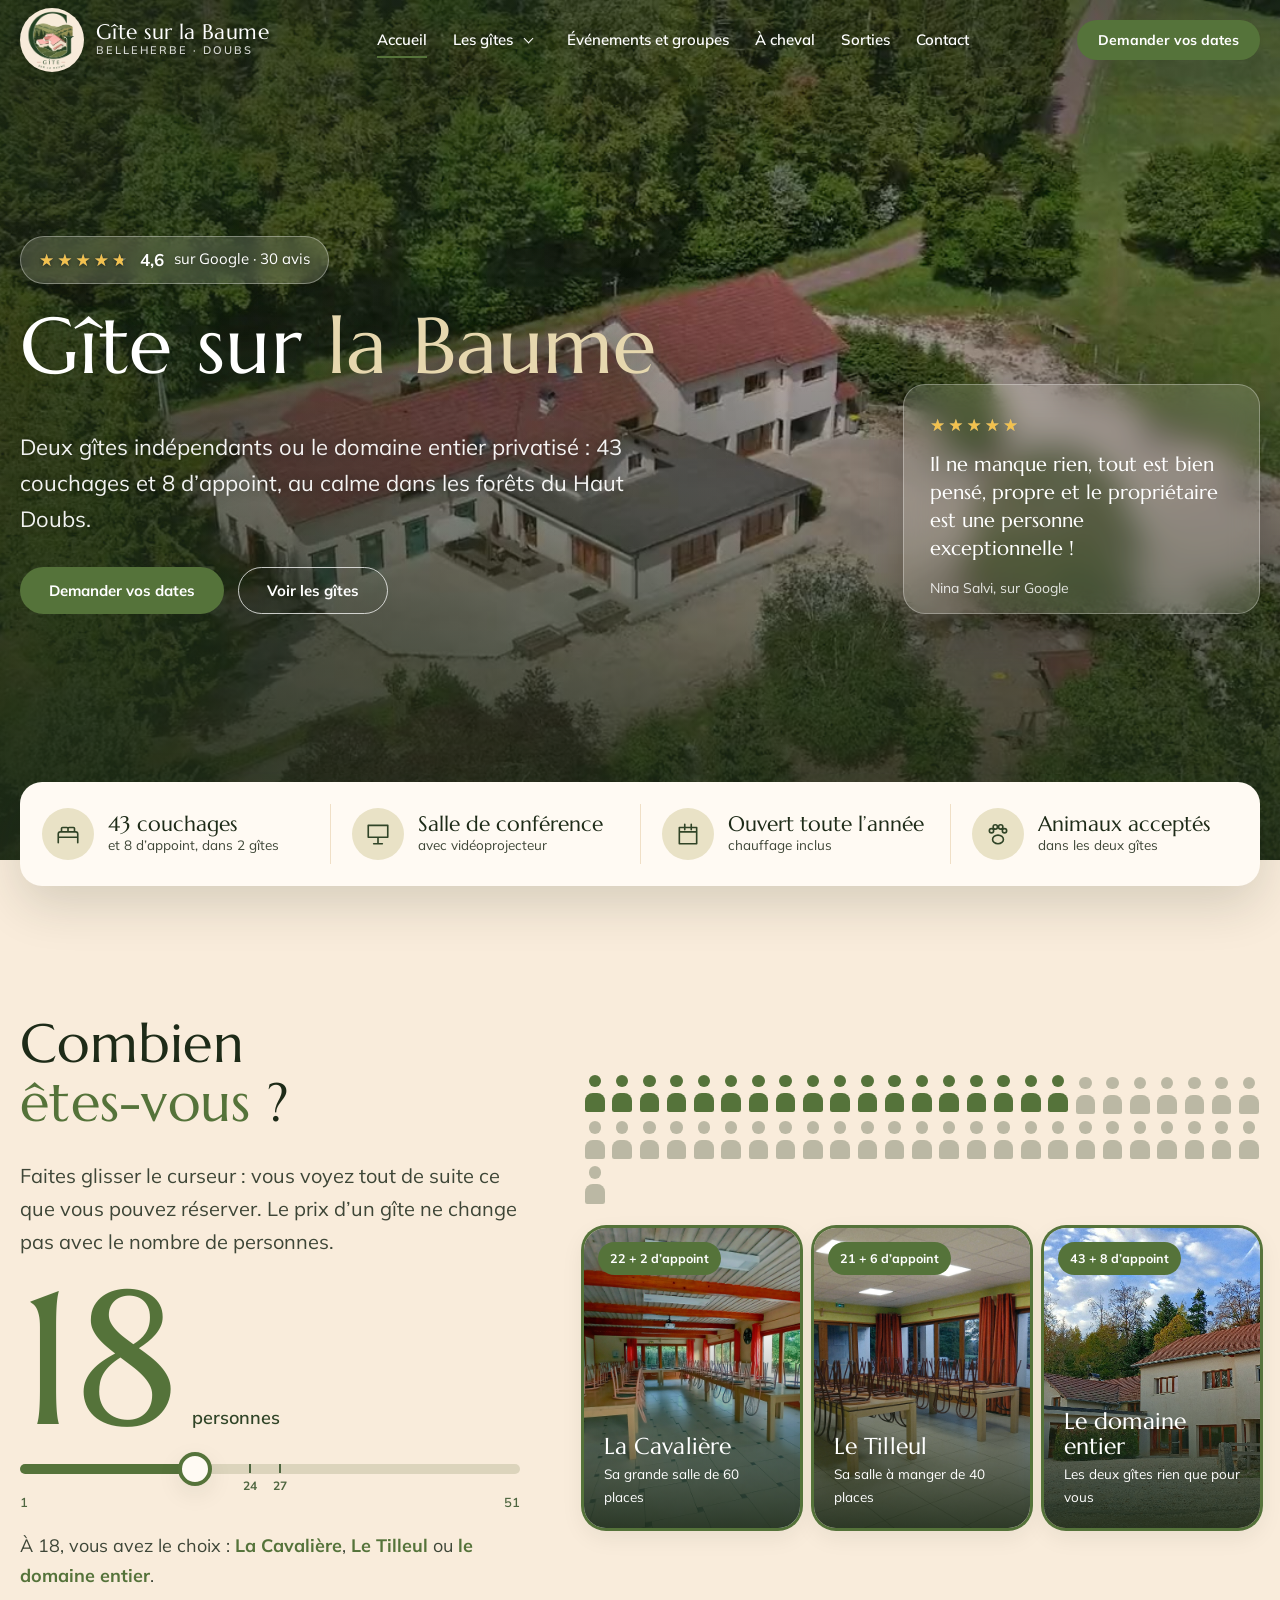
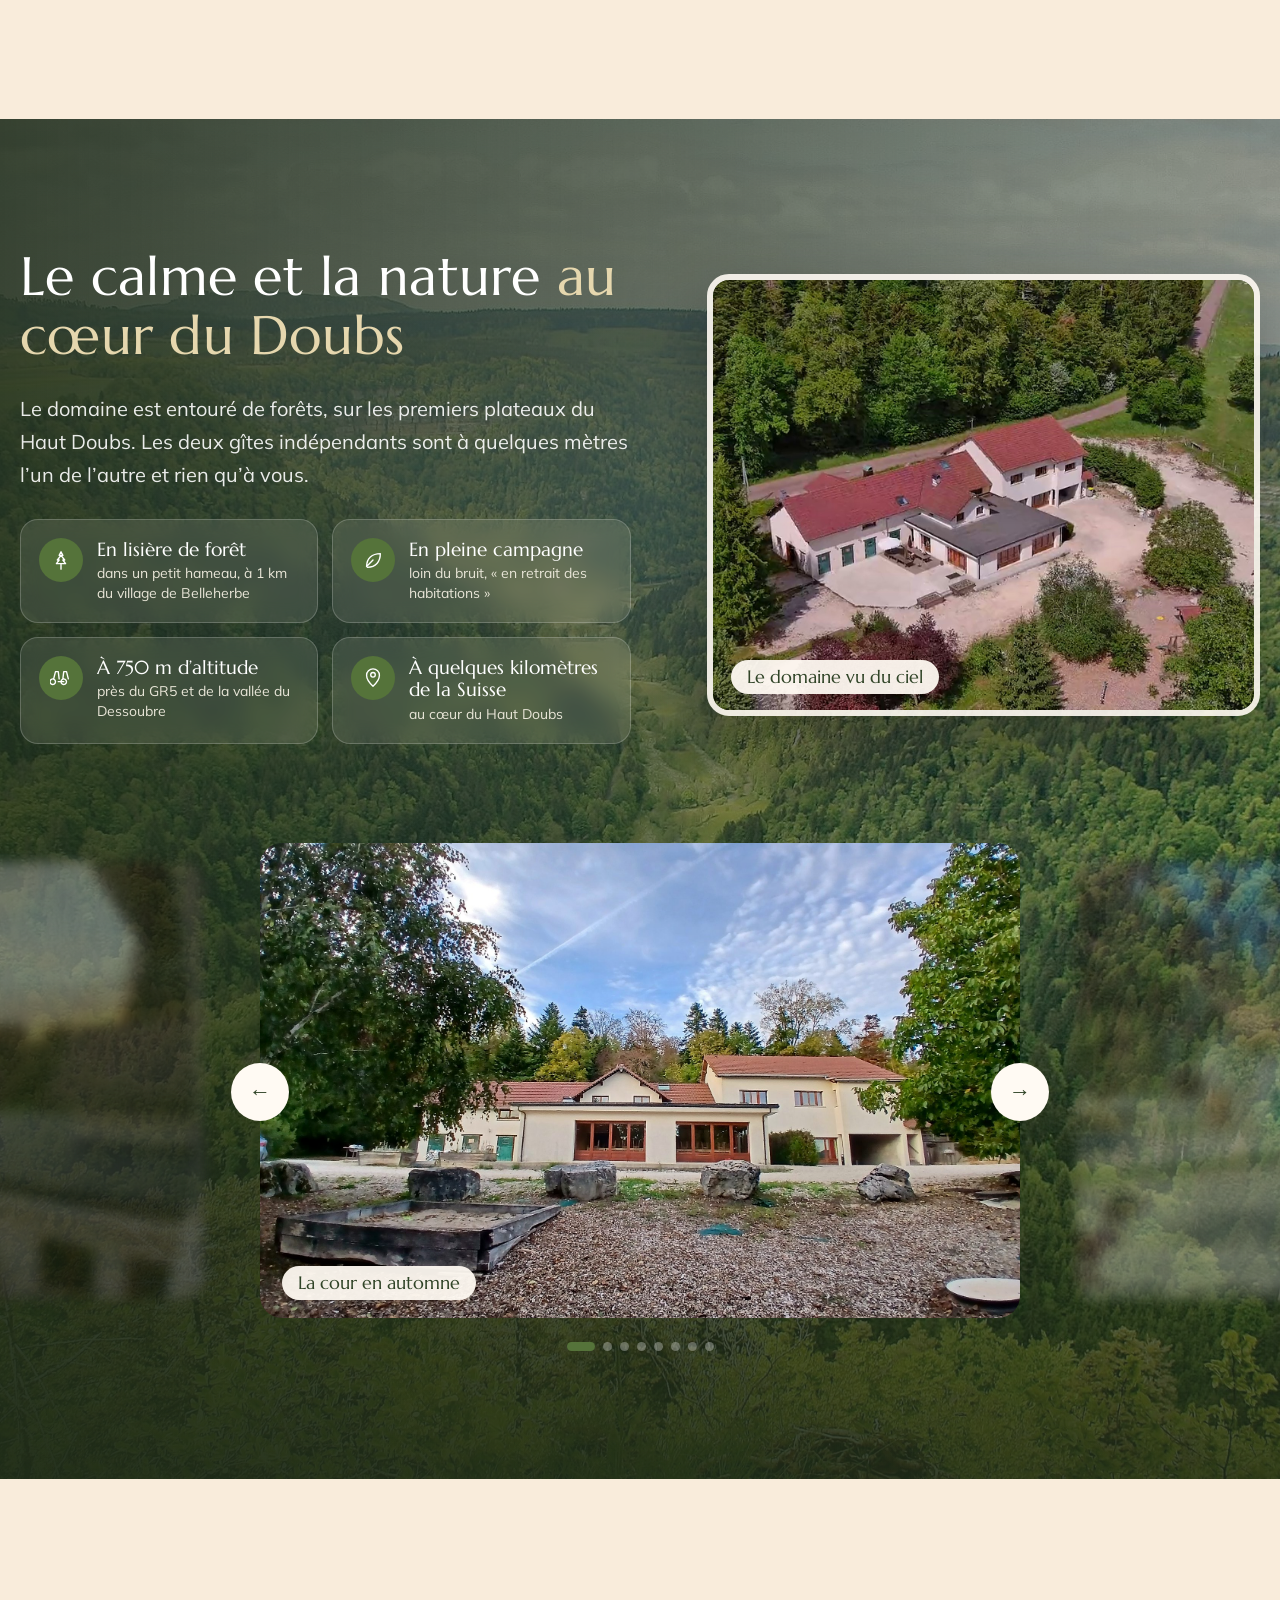
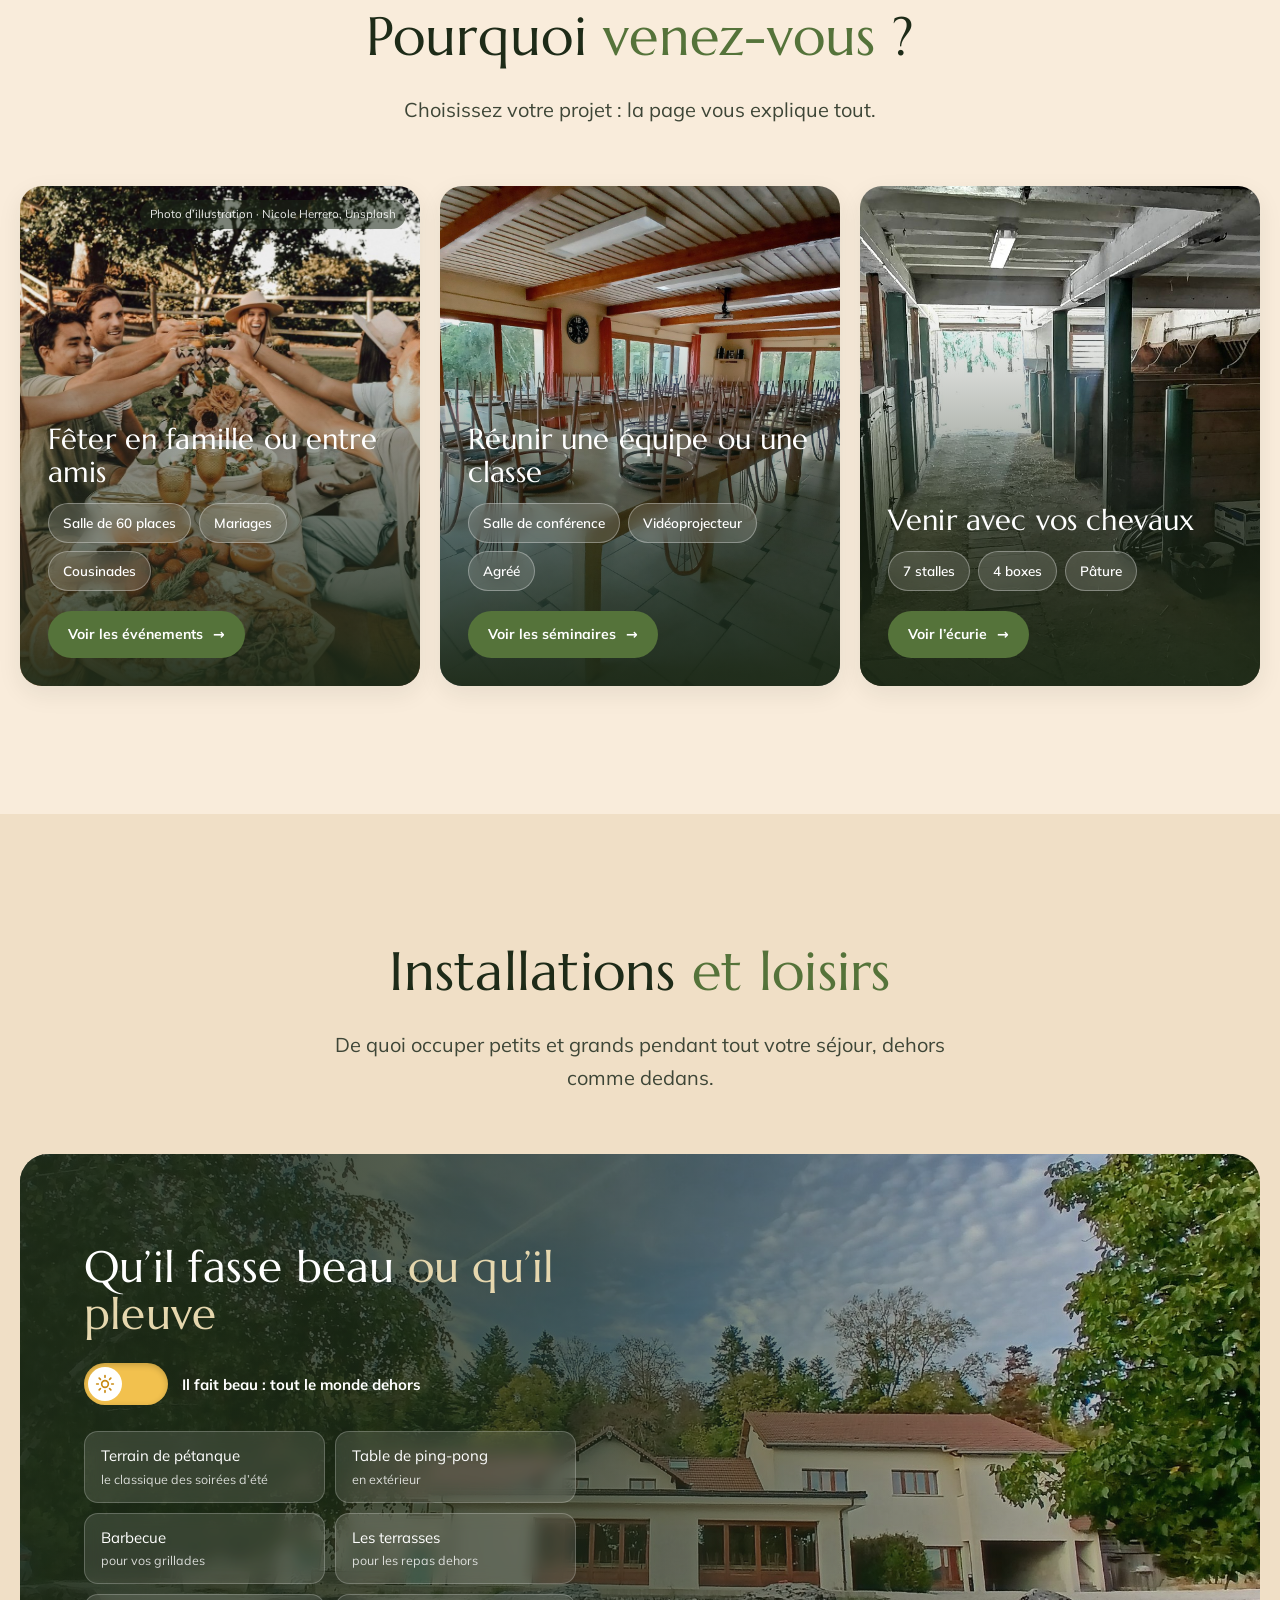
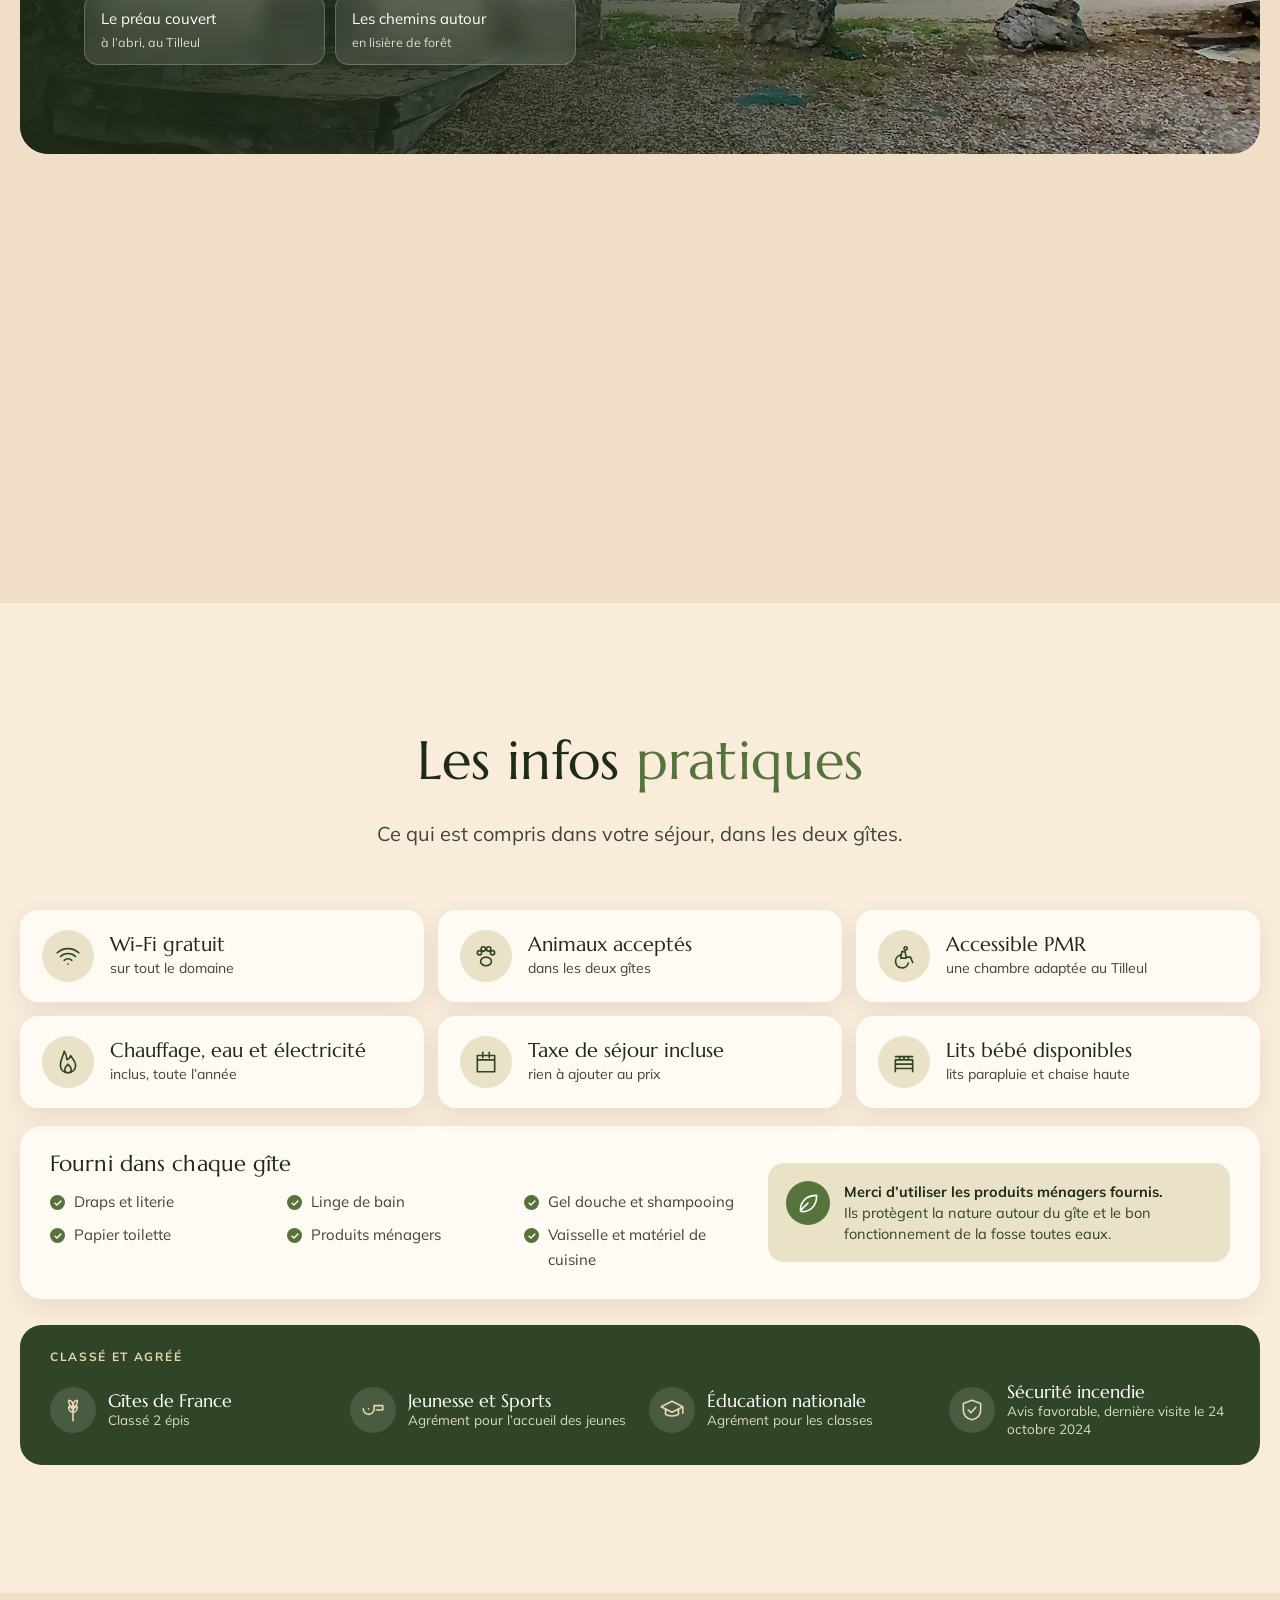
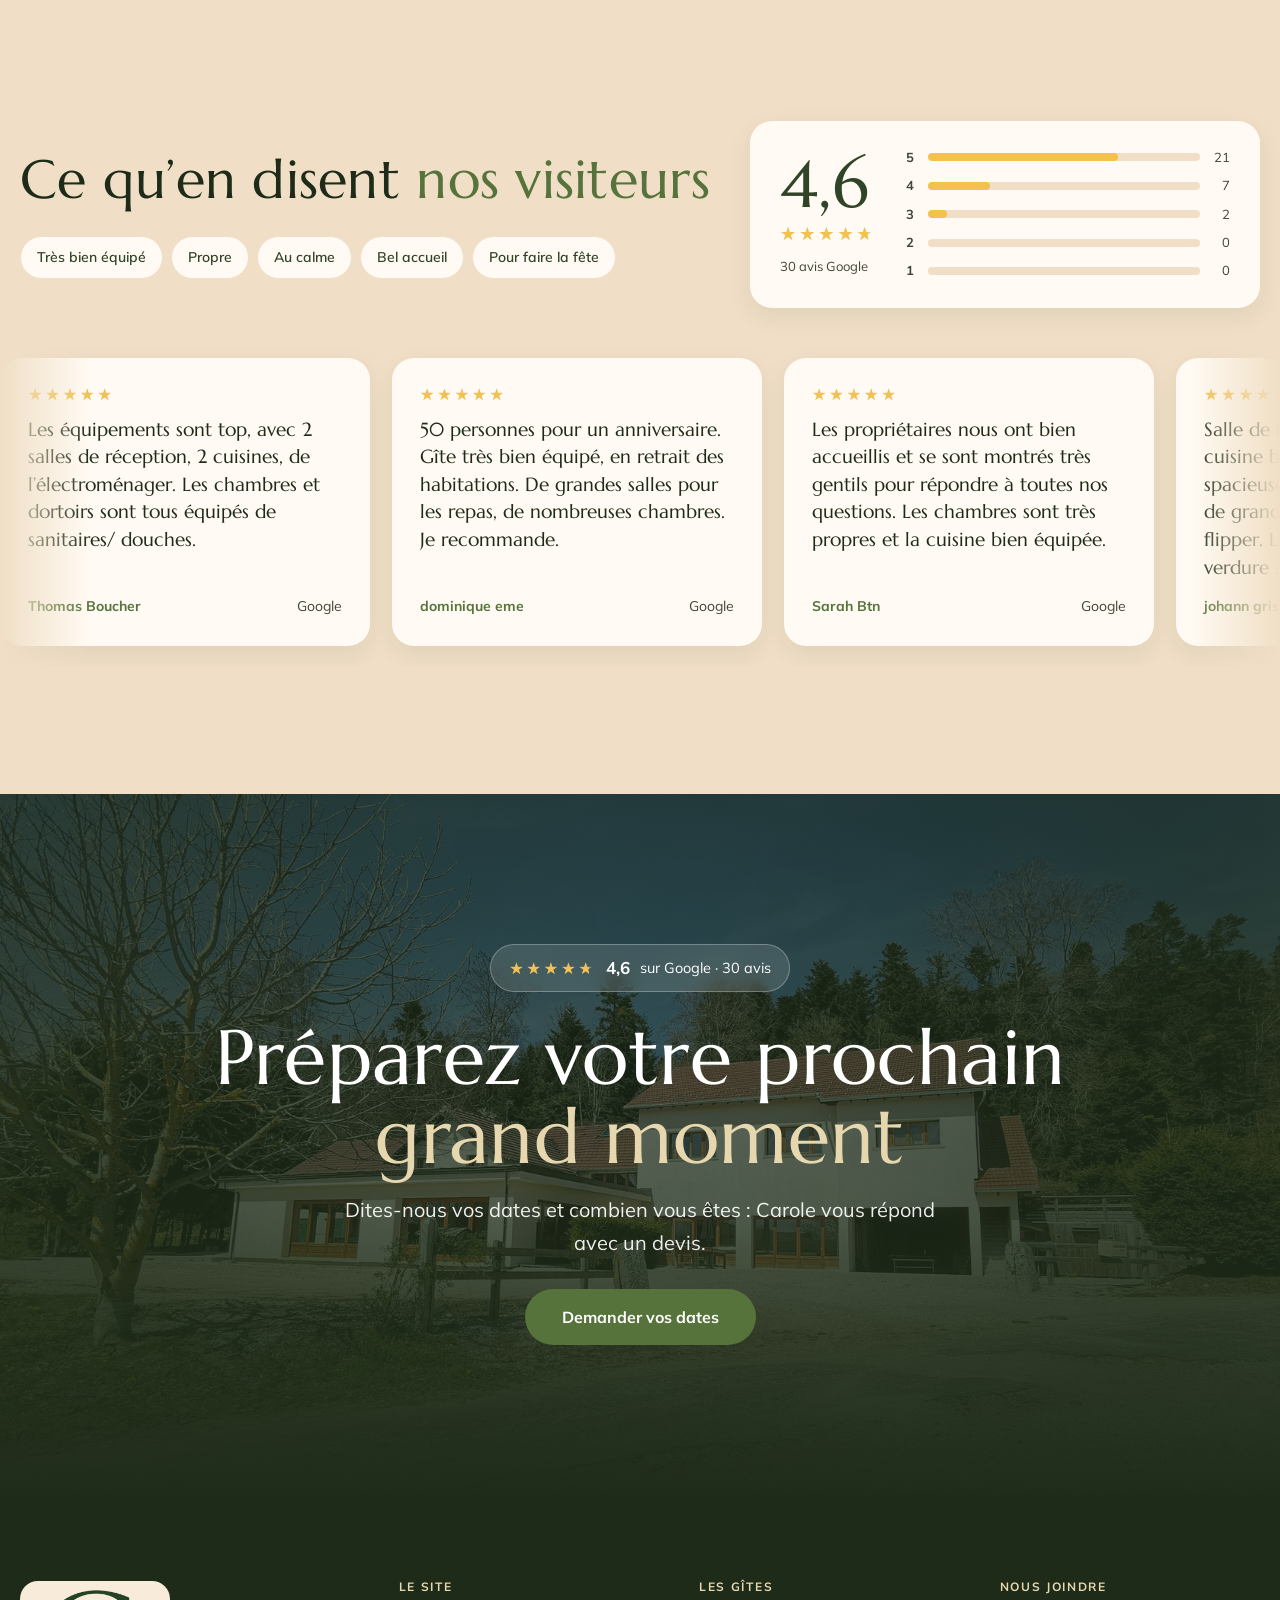
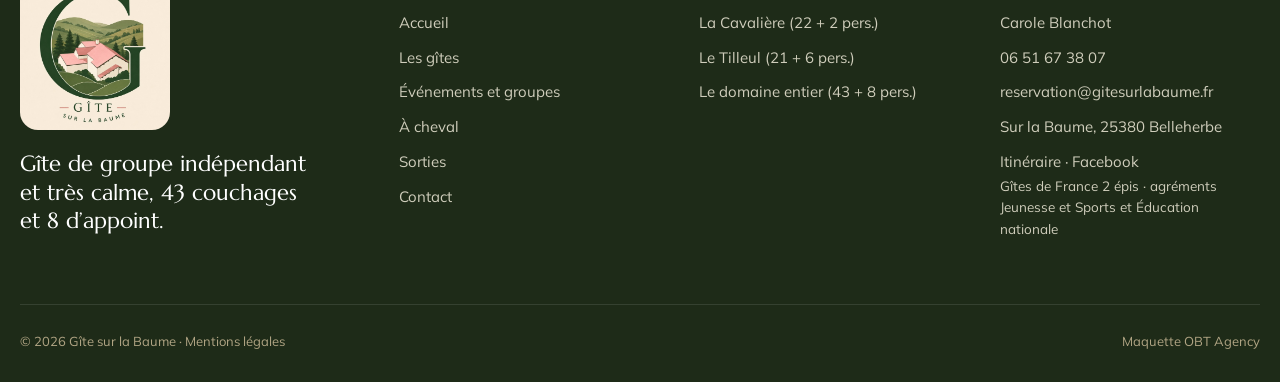
==== commit 9acc3ff1: "V3 : retours de Carole (photos refaites par gîte, 43 + 8 couchages, infos pratiques, page Sorties, d" ====
--- a/index.html
+++ b/index.html
@@ -4,20 +4,20 @@
 <meta charset="utf-8">
 <meta name="robots" content="noindex, nofollow">
 <meta name="viewport" content="width=device-width, initial-scale=1">
-<title>Gîte sur la Baume · Gîte de groupe jusqu’à 50 personnes dans le Doubs</title>
-<meta name="description" content="Deux gîtes indépendants ou le domaine entier privatisé, jusqu'à 50 couchages à Belleherbe, au calme dans les forêts du Haut Doubs : fêtes de famille, mariages, séminaires, groupes et cavaliers.">
+<title>Gîte sur la Baume · Gîte de groupe dans le Doubs, 43 couchages et 8 d’appoint</title>
+<meta name="description" content="Deux gîtes indépendants ou le domaine entier privatisé, 43 couchages et 8 d'appoint à Belleherbe, au calme dans les forêts du Haut Doubs : fêtes de famille, mariages, séminaires, groupes et cavaliers.">
 <meta name="theme-color" content="#304427">
 <link rel="icon" href="images/logo-embleme.jpg">
 <link rel="preconnect" href="https://fonts.googleapis.com">
 <link rel="preconnect" href="https://fonts.gstatic.com" crossorigin>
 <link href="https://fonts.googleapis.com/css2?family=Marcellus&family=Mulish:wght@400;600;700&display=swap" rel="stylesheet">
-<link rel="stylesheet" href="css/style.css?v=77117797">
+<link rel="stylesheet" href="css/style.css?v=9f351cb5">
 <script>
 (function () { var r = document.documentElement; r.classList.add('js');
   try { var n = performance.getEntriesByType && performance.getEntriesByType('navigation')[0];
     var recharge = n && n.type === 'reload';
-    if (sessionStorage.getItem('baume-v2-entree-vue') && !recharge) r.classList.add('sans-entree');
-    sessionStorage.setItem('baume-v2-entree-vue', '1'); } catch (e) {} })();
+    if (sessionStorage.getItem('baume-v3-entree-vue') && !recharge) r.classList.add('sans-entree');
+    sessionStorage.setItem('baume-v3-entree-vue', '1'); } catch (e) {} })();
 </script>
 </head>
 <body>
@@ -39,13 +39,14 @@
           <a href="gites.html">Les gîtes</a>
           <button class="menu__ouvrir" type="button" aria-expanded="false" aria-label="Voir les trois gîtes"><span aria-hidden="true"></span></button>
           <ul class="sous-menu">
-            <li><a href="la-cavaliere.html"><strong>La Cavalière</strong><span>22 pers.</span></a></li>
-            <li><a href="le-tilleul.html"><strong>Le Tilleul</strong><span>28 pers.</span></a></li>
-            <li><a href="le-domaine.html"><strong>Le domaine entier</strong><span>50 pers.</span></a></li>
+            <li><a href="la-cavaliere.html"><strong>La Cavalière</strong><span>22 + 2 pers.</span></a></li>
+            <li><a href="le-tilleul.html"><strong>Le Tilleul</strong><span>21 + 6 pers.</span></a></li>
+            <li><a href="le-domaine.html"><strong>Le domaine entier</strong><span>43 + 8 pers.</span></a></li>
           </ul>
         </li>
         <li><a href="evenements.html">Événements et groupes</a></li>
         <li><a href="cavaliers.html">À cheval</a></li>
+        <li><a href="sorties.html">Sorties</a></li>
         <li><a href="contact.html">Contact</a></li>
       </ul>
     </nav>
@@ -66,7 +67,7 @@
     <div>
       <a class="note-heros note-heros--cadre" href="https://maps.google.com/?cid=1944867759614640810" target="_blank" rel="noopener"><span class="etoiles" style="--note:92%" role="img" aria-label="4,6 étoiles sur 5">★★★★★</span><strong>4,6</strong><span>sur Google · 30 avis</span></a>
       <h1>Gîte sur <em>la Baume</em></h1>
-      <p class="heros__sous">Deux gîtes indépendants ou le domaine entier privatisé : jusqu’à 50 personnes, au calme dans les forêts du Haut Doubs.</p>
+      <p class="heros__sous">Deux gîtes indépendants ou le domaine entier privatisé : 43 couchages et 8 d’appoint, au calme dans les forêts du Haut Doubs.</p>
       <div class="boutons">
         <a class="bouton bouton--cta" href="contact.html#demande">Demander vos dates</a>
         <a class="bouton bouton--clair" href="gites.html">Voir les gîtes</a>
@@ -85,7 +86,7 @@
 
 <div class="bande-mots">
   <ul class="bande-mots__carte bande-mots__carte--4">
-    <li><span class="icone-rond"><svg class="ico" viewBox="0 0 24 24" aria-hidden="true"><path d="M3 18v-6a2 2 0 0 1 2-2h14a2 2 0 0 1 2 2v6M3 15h18M3 18v2M21 18v2M6 10V7a1 1 0 0 1 1-1h4a1 1 0 0 1 1 1v3M12 10V7a1 1 0 0 1 1-1h4a1 1 0 0 1 1 1v3"/></svg></span><span><strong>50 couchages</strong>dans 2 gîtes indépendants</span></li>
+    <li><span class="icone-rond"><svg class="ico" viewBox="0 0 24 24" aria-hidden="true"><path d="M3 18v-6a2 2 0 0 1 2-2h14a2 2 0 0 1 2 2v6M3 15h18M3 18v2M21 18v2M6 10V7a1 1 0 0 1 1-1h4a1 1 0 0 1 1 1v3M12 10V7a1 1 0 0 1 1-1h4a1 1 0 0 1 1 1v3"/></svg></span><span><strong>43 couchages</strong>et 8 d’appoint, dans 2 gîtes</span></li>
     <li><span class="icone-rond"><svg class="ico" viewBox="0 0 24 24" aria-hidden="true"><path d="M3 4h18v11H3zM8 21h8M12 15v6"/></svg></span><span><strong>Salle de conférence</strong>avec vidéoprojecteur</span></li>
     <li><span class="icone-rond"><svg class="ico" viewBox="0 0 24 24" aria-hidden="true"><path d="M4 6h16v15H4zM4 10h16M9 3v5M15 3v5"/></svg></span><span><strong>Ouvert toute l’année</strong>chauffage inclus</span></li>
     <li><span class="icone-rond"><svg class="ico" viewBox="0 0 24 24" aria-hidden="true"><path d="M12 21c-3 0-5-2-5-4s2-4 5-4 5 2 5 4-2 4-5 4zM6 11a2 2 0 1 1 0-4 2 2 0 0 1 0 4zM18 11a2 2 0 1 1 0-4 2 2 0 0 1 0 4zM9.5 7.5a2 2 0 1 1 0-4 2 2 0 0 1 0 4zM14.5 7.5a2 2 0 1 1 0-4 2 2 0 0 1 0 4z"/></svg></span><span><strong>Animaux acceptés</strong>dans les deux gîtes</span></li>
@@ -100,32 +101,32 @@
       <p class="combien__chiffre"><span data-combien-chiffre>18</span><small>personnes</small></p>
       <label class="visuellement-cache" for="nombre">Nombre de personnes</label>
       <div class="curseur-bloc">
-        <input class="curseur" id="nombre" type="range" min="1" max="50" step="1" value="18">
-        <span class="repere" style="--pos:42.86%" aria-hidden="true">22</span>
-        <span class="repere" style="--pos:55.1%" aria-hidden="true">28</span>
-      </div>
-      <div class="graduations" aria-hidden="true"><span>1</span><span>50</span></div>
+        <input class="curseur" id="nombre" type="range" min="1" max="51" step="1" value="18">
+        <span class="repere" style="--pos:46%" aria-hidden="true">24</span>
+        <span class="repere" style="--pos:52%" aria-hidden="true">27</span>
+      </div>
+      <div class="graduations" aria-hidden="true"><span>1</span><span>51</span></div>
       <p class="combien__reponse" data-combien-reponse aria-live="polite"></p>
     </div>
     <div class="apparait apparait--2">
       <div class="personnes" data-personnes aria-hidden="true"></div>
       <div class="combien__cartes">
-        <a class="choix" data-choix="cavaliere" data-max="22" href="la-cavaliere.html">
-          <img src="images/salle-cavaliere-baies.jpg" alt="La grande salle de réception de La Cavalière, ouverte sur la terrasse" loading="lazy">
-          <span class="choix__max">Jusqu’à 22</span>
-          <span class="choix__ferme">Au-delà de 22 personnes</span>
+        <a class="choix" data-choix="cavaliere" data-max="24" href="la-cavaliere.html">
+          <img src="images/cav-salle-1.jpg" alt="La grande salle de 60 places de La Cavalière" loading="lazy">
+          <span class="choix__max">22 + 2 d’appoint</span>
+          <span class="choix__ferme">Au-delà de 24 personnes</span>
           <div><h3>La Cavalière</h3><p>Sa grande salle de 60 places</p></div>
         </a>
-        <a class="choix" data-choix="tilleul" data-max="28" href="le-tilleul.html">
-          <img src="images/salle-verte.jpg" alt="La salle à manger du Tilleul" loading="lazy">
-          <span class="choix__max">Jusqu’à 28</span>
-          <span class="choix__ferme">Au-delà de 28 personnes</span>
-          <div><h3>Le Tilleul</h3><p>Sa salle à manger de 35 places</p></div>
+        <a class="choix" data-choix="tilleul" data-max="27" href="le-tilleul.html">
+          <img src="images/til-salle-1.jpg" alt="La salle à manger de 40 places du Tilleul" loading="lazy">
+          <span class="choix__max">21 + 6 d’appoint</span>
+          <span class="choix__ferme">Au-delà de 27 personnes</span>
+          <div><h3>Le Tilleul</h3><p>Sa salle à manger de 40 places</p></div>
         </a>
-        <a class="choix" data-choix="domaine" data-max="50" href="le-domaine.html">
-          <img src="images/domaine-vue-large.jpg" alt="Les deux gîtes et la cour" loading="lazy">
-          <span class="choix__max">Jusqu’à 50</span>
-          <span class="choix__ferme">Au-delà de 50 personnes</span>
+        <a class="choix" data-choix="domaine" data-max="51" href="le-domaine.html">
+          <img src="images/ext-deux-gites.jpg" alt="Les deux gîtes et la cour" loading="lazy">
+          <span class="choix__max">43 + 8 d’appoint</span>
+          <span class="choix__ferme">Au-delà de 51 personnes</span>
           <div><h3>Le domaine entier</h3><p>Les deux gîtes rien que pour vous</p></div>
         </a>
       </div>
@@ -153,14 +154,14 @@
   </div>
   <div class="carrousel apparait" data-carrousel>
     <div class="carrousel__piste">
+      <figure class="diapo"><img src="images/ext-cour-automne.jpg" alt="La cour et les deux gîtes en automne" loading="lazy" data-agrandir><figcaption>La cour en automne</figcaption></figure>
       <figure class="diapo"><img src="images/facade-cerisiers-cadre.jpg" alt="Les gîtes au printemps, sous les cerisiers en fleurs" loading="lazy" data-agrandir><figcaption>Le printemps au domaine</figcaption></figure>
-      <figure class="diapo"><img src="images/cour-gravier.jpg" alt="La grande cour devant les gîtes" loading="lazy" data-agrandir><figcaption>La cour</figcaption></figure>
-      <figure class="diapo"><img src="images/salle-reception.jpg" alt="La grande salle de réception" loading="lazy" data-agrandir><figcaption>La salle de réception</figcaption></figure>
-      <figure class="diapo"><img src="images/billard-bibliotheque.jpg" alt="Le billard et la bibliothèque" loading="lazy" data-agrandir><figcaption>Billard et bibliothèque</figcaption></figure>
-      <figure class="diapo"><img src="images/cuisine-bois.jpg" alt="Une des cuisines équipées" loading="lazy" data-agrandir><figcaption>Une des cuisines</figcaption></figure>
-      <figure class="diapo"><img src="images/chambre-double.jpg" alt="Une chambre avec lit double et télévision" loading="lazy" data-agrandir><figcaption>Une chambre</figcaption></figure>
-      <figure class="diapo"><img src="images/pelouse-cerisiers.jpg" alt="La pelouse et les arbres du domaine" loading="lazy" data-agrandir><figcaption>Les grands espaces</figcaption></figure>
-      <figure class="diapo"><img src="images/aire-de-jeux.jpg" alt="L’aire de jeux avec balançoire et toboggan" loading="lazy" data-agrandir><figcaption>L’aire de jeux</figcaption></figure>
+      <figure class="diapo"><img src="images/cav-salle-2.jpg" alt="La grande salle de La Cavalière et ses baies vitrées" loading="lazy" data-agrandir><figcaption>La grande salle de La Cavalière</figcaption></figure>
+      <figure class="diapo"><img src="images/til-billard.jpg" alt="Le salon détente du Tilleul et son billard" loading="lazy" data-agrandir><figcaption>Le salon du Tilleul</figcaption></figure>
+      <figure class="diapo"><img src="images/cav-cuisine.jpg" alt="La cuisine de La Cavalière" loading="lazy" data-agrandir><figcaption>La cuisine de La Cavalière</figcaption></figure>
+      <figure class="diapo"><img src="images/til-chambre-etage.jpg" alt="Une chambre de l’étage du Tilleul" loading="lazy" data-agrandir><figcaption>Une chambre du Tilleul</figcaption></figure>
+      <figure class="diapo"><img src="images/cav-terrasse.jpg" alt="La terrasse de La Cavalière" loading="lazy" data-agrandir><figcaption>La terrasse</figcaption></figure>
+      <figure class="diapo"><img src="images/til-coucher.jpg" alt="Le soir sur la cour, depuis le Tilleul" loading="lazy" data-agrandir><figcaption>Le soir au domaine</figcaption></figure>
     </div>
     <button class="carrousel__fleche carrousel__fleche--g" type="button" aria-label="Photo précédente">←</button>
     <button class="carrousel__fleche carrousel__fleche--d" type="button" aria-label="Photo suivante">→</button>
@@ -185,7 +186,7 @@
         </div>
       </a>
       <a class="raison" href="evenements.html#seminaires">
-        <img src="images/salle-reception-2.jpg" alt="La grande salle prête pour une journée de travail en groupe" loading="lazy">
+        <img src="images/cav-salle-3.jpg" alt="La grande salle de La Cavalière, qui sert aussi de salle de conférence" loading="lazy">
         <div>
           <h3>Réunir une équipe ou une classe</h3>
           <ul class="pastilles"><li>Salle de conférence</li><li>Vidéoprojecteur</li><li>Agréé</li></ul>
@@ -208,12 +209,12 @@
   <div class="envelop">
     <div class="tete-section tete-section--centre apparait">
       <h2>Installations <em>et loisirs</em></h2>
-      <p class="chapeau">De quoi occuper petits et grands pendant tout votre séjour, sur une vaste place devant les gîtes.</p>
+      <p class="chapeau">De quoi occuper petits et grands pendant tout votre séjour, dehors comme dedans.</p>
     </div>
     <div class="meteo apparait" data-meteo>
       <div class="meteo__photos">
-        <img src="images/aire-de-jeux.jpg" alt="" loading="lazy">
-        <img src="images/billard-bibliotheque.jpg" alt="" loading="lazy">
+        <img src="images/ext-cour-automne.jpg" alt="" loading="lazy">
+        <img src="images/til-billard.jpg" alt="" loading="lazy">
       </div>
       <div class="meteo__texte">
         <h3 class="meteo__titre">Qu’il fasse beau <em>ou qu’il pleuve</em></h3>
@@ -225,18 +226,18 @@
           <span data-meteo-libelle>Il fait beau : tout le monde dehors</span>
         </button>
         <ul class="meteo__liste" data-liste="soleil">
-          <li>Terrain de volley<small>pour vos matchs entre amis</small></li>
           <li>Terrain de pétanque<small>le classique des soirées d’été</small></li>
           <li>Table de ping-pong<small>en extérieur</small></li>
-          <li>Aire de jeux<small>balançoire et toboggan</small></li>
           <li>Barbecue<small>pour vos grillades</small></li>
-          <li>Salon de jardin<small>pour les repas dehors</small></li>
+          <li>Les terrasses<small>pour les repas dehors</small></li>
+          <li>Le préau couvert<small>à l’abri, au Tilleul</small></li>
+          <li>Les chemins autour<small>en lisière de forêt</small></li>
         </ul>
         <ul class="meteo__liste" data-liste="pluie" hidden>
-          <li>2 billards<small>La Cavalière et Le Tilleul</small></li>
-          <li>2 baby-foot<small>dehors à La Cavalière, au salon du Tilleul</small></li>
+          <li>Un billard<small>au salon du Tilleul</small></li>
+          <li>Un baby-foot<small>au Tilleul</small></li>
           <li>Bibliothèque<small>au salon détente du Tilleul</small></li>
-          <li>Télévision<small>dans chaque chambre et aux salons</small></li>
+          <li>Télévision<small>dans chaque chambre</small></li>
           <li>Wi-Fi gratuit<small>sur tout le domaine</small></li>
           <li>Chauffage<small>inclus dans le tarif</small></li>
         </ul>
@@ -245,11 +246,11 @@
     <div class="inventaire apparait">
       <div class="inventaire__col">
         <h3>Dehors</h3>
-        <ul><li>Terrain de volley</li><li>Terrain de pétanque</li><li>Table de ping-pong</li><li>Balançoire et toboggan</li><li>Barbecue et salon de jardin</li><li>Grand parking</li></ul>
+        <ul><li>Terrain de pétanque</li><li>Table de ping-pong</li><li>Barbecue</li><li>Terrasses et préau couvert</li><li>Grand parking</li></ul>
       </div>
       <div class="inventaire__col">
         <h3>Dedans</h3>
-        <ul><li>2 billards</li><li>2 baby-foot</li><li>Bibliothèque</li><li>Télévision dans toutes les chambres</li><li>Wi-Fi gratuit</li></ul>
+        <ul><li>Un billard (Tilleul)</li><li>Un baby-foot (Tilleul)</li><li>Bibliothèque</li><li>Télévision dans toutes les chambres</li><li>Wi-Fi gratuit</li></ul>
       </div>
       <div class="inventaire__col">
         <h3>Pour les chevaux</h3>
@@ -257,7 +258,7 @@
       </div>
       <div class="inventaire__col">
         <h3>Pour vos événements</h3>
-        <ul><li>Salle de conférence</li><li>Vidéoprojecteur</li><li>Salle de réception de 60 places</li></ul>
+        <ul><li>Salle de 60 places à La Cavalière</li><li>Vidéoprojecteur dans cette salle</li><li>Salle de 40 places au Tilleul</li><li>Terrasses</li></ul>
       </div>
     </div>
   </div>
@@ -273,17 +274,24 @@
       <li><span class="icone-rond"><svg class="ico" viewBox="0 0 24 24" aria-hidden="true"><path d="M2 9a15 15 0 0 1 20 0M5 12.5a10 10 0 0 1 14 0M8.5 16a5 5 0 0 1 7 0M12 19.5h.01"/></svg></span><span><strong>Wi-Fi gratuit</strong>sur tout le domaine</span></li>
       <li><span class="icone-rond"><svg class="ico" viewBox="0 0 24 24" aria-hidden="true"><path d="M12 21c-3 0-5-2-5-4s2-4 5-4 5 2 5 4-2 4-5 4zM6 11a2 2 0 1 1 0-4 2 2 0 0 1 0 4zM18 11a2 2 0 1 1 0-4 2 2 0 0 1 0 4zM9.5 7.5a2 2 0 1 1 0-4 2 2 0 0 1 0 4zM14.5 7.5a2 2 0 1 1 0-4 2 2 0 0 1 0 4z"/></svg></span><span><strong>Animaux acceptés</strong>dans les deux gîtes</span></li>
       <li><span class="icone-rond"><svg class="ico" viewBox="0 0 24 24" aria-hidden="true"><path d="M12 5a1.5 1.5 0 1 0 0-.01M10 8h3l1 5h4l2 5M10 8l-1 6h5M9.5 11a6 6 0 1 0 6.5 7.5"/></svg></span><span><strong>Accessible PMR</strong>une chambre adaptée au Tilleul</span></li>
-      <li><span class="icone-rond"><svg class="ico" viewBox="0 0 24 24" aria-hidden="true"><path d="M12 22c4 0 7-2.8 7-6.8 0-4-3-6.2-4.5-9.2-.8 2.4-2.2 3.4-3.5 3.9C11 7 10 4.5 8.5 2 8 6 5 9 5 15.2 5 19.2 8 22 12 22zM12 22c-1.7 0-3-1.3-3-3.2 0-2 1.6-3 3-4.8 1.4 1.8 3 2.8 3 4.8 0 1.9-1.3 3.2-3 3.2z"/></svg></span><span><strong>Chauffage inclus</strong>séjours possibles toute l’année</span></li>
+      <li><span class="icone-rond"><svg class="ico" viewBox="0 0 24 24" aria-hidden="true"><path d="M12 22c4 0 7-2.8 7-6.8 0-4-3-6.2-4.5-9.2-.8 2.4-2.2 3.4-3.5 3.9C11 7 10 4.5 8.5 2 8 6 5 9 5 15.2 5 19.2 8 22 12 22zM12 22c-1.7 0-3-1.3-3-3.2 0-2 1.6-3 3-4.8 1.4 1.8 3 2.8 3 4.8 0 1.9-1.3 3.2-3 3.2z"/></svg></span><span><strong>Chauffage, eau et électricité</strong>inclus, toute l’année</span></li>
+      <li><span class="icone-rond"><svg class="ico" viewBox="0 0 24 24" aria-hidden="true"><path d="M4 6h16v15H4zM4 10h16M9 3v5M15 3v5"/></svg></span><span><strong>Taxe de séjour incluse</strong>rien à ajouter au prix</span></li>
       <li><span class="icone-rond"><svg class="ico" viewBox="0 0 24 24" aria-hidden="true"><path d="M4 10h16v8H4zM4 18v3M20 18v3M4 14h16M8 10V7M12 10V7M16 10V7M4 7h16"/></svg></span><span><strong>Lits bébé disponibles</strong>lits parapluie et chaise haute</span></li>
-      <li><span class="icone-rond"><svg class="ico" viewBox="0 0 24 24" aria-hidden="true"><path d="M4 3h16v18H4zM9 17V7h4a3 3 0 0 1 0 6H9"/></svg></span><span><strong>Grand parking</strong>même pour les vans</span></li>
     </ul>
+    <div class="fourni apparait">
+      <div>
+        <h3>Fourni dans chaque gîte</h3>
+        <ul class="fourni__liste"><li>Draps et literie</li><li>Linge de bain</li><li>Gel douche et shampooing</li><li>Papier toilette</li><li>Produits ménagers</li><li>Vaisselle et matériel de cuisine</li></ul>
+      </div>
+      <p class="fourni__nature"><span class="icone-rond"><svg class="ico" viewBox="0 0 24 24" aria-hidden="true"><path d="M5 19c0-9 6-14 15-14 0 9-5 15-14 15M5 19l7-7"/></svg></span><span><strong>Merci d’utiliser les produits ménagers fournis.</strong> Ils protègent la nature autour du gîte et le bon fonctionnement de la fosse toutes eaux.</span></p>
+    </div>
     <div class="agrements apparait">
       <p class="agrements__titre">Classé et agréé</p>
       <ul class="agrements__liste">
         <li><span class="icone-rond"><svg class="ico" viewBox="0 0 24 24" aria-hidden="true"><path d="M12 22V9M12 9c-3 0-4-3-4-6 3 0 4 3 4 6zM12 9c3 0 4-3 4-6-3 0-4 3-4 6zM12 14c-3 0-4-3-4-5 3 0 4 2 4 5zM12 14c3 0 4-3 4-5-3 0-4 2-4 5z"/></svg></span><span><strong>Gîtes de France</strong>Classé 2 épis</span></li>
         <li><span class="icone-rond"><svg class="ico" viewBox="0 0 24 24" aria-hidden="true"><path d="M3 11a5 5 0 1 0 10 0V8h8v4h-6M8 11h.01"/></svg></span><span><strong>Jeunesse et Sports</strong>Agrément pour l’accueil des jeunes</span></li>
         <li><span class="icone-rond"><svg class="ico" viewBox="0 0 24 24" aria-hidden="true"><path d="M2 9l10-5 10 5-10 5zM6 11v5c3 2 9 2 12 0v-5M22 9v6"/></svg></span><span><strong>Éducation nationale</strong>Agrément pour les classes</span></li>
-        <li><span class="icone-rond"><svg class="ico" viewBox="0 0 24 24" aria-hidden="true"><path d="M12 3l8 3v6c0 5-3.5 8-8 9-4.5-1-8-4-8-9V6zM8.5 12l2.5 2.5 4.5-5"/></svg></span><span><strong>Sécurité incendie</strong>Avis favorable, visite du 17 septembre 2024</span></li>
+        <li><span class="icone-rond"><svg class="ico" viewBox="0 0 24 24" aria-hidden="true"><path d="M12 3l8 3v6c0 5-3.5 8-8 9-4.5-1-8-4-8-9V6zM8.5 12l2.5 2.5 4.5-5"/></svg></span><span><strong>Sécurité incendie</strong>Avis favorable, dernière visite le 24 octobre 2024</span></li>
       </ul>
     </div>
   </div>
@@ -339,7 +347,7 @@
     <div class="pied__haut">
       <div>
         <img class="pied__logo" src="images/logo.jpg" alt="Gîte sur la Baume" width="1080" height="1073" loading="lazy">
-        <p class="pied__accroche">Gîte de groupe indépendant et très calme, jusqu’à 50 couchages.</p>
+        <p class="pied__accroche">Gîte de groupe indépendant et très calme, 43 couchages et 8 d’appoint.</p>
       </div>
       <div>
         <h3>Le site</h3>
@@ -348,15 +356,16 @@
           <li><a href="gites.html">Les gîtes</a></li>
           <li><a href="evenements.html">Événements et groupes</a></li>
           <li><a href="cavaliers.html">À cheval</a></li>
+          <li><a href="sorties.html">Sorties</a></li>
           <li><a href="contact.html">Contact</a></li>
         </ul>
       </div>
       <div>
         <h3>Les gîtes</h3>
         <ul>
-          <li><a href="la-cavaliere.html">La Cavalière (22 pers.)</a></li>
-          <li><a href="le-tilleul.html">Le Tilleul (28 pers.)</a></li>
-          <li><a href="le-domaine.html">Le domaine entier (50 pers.)</a></li>
+          <li><a href="la-cavaliere.html">La Cavalière (22 + 2 pers.)</a></li>
+          <li><a href="le-tilleul.html">Le Tilleul (21 + 6 pers.)</a></li>
+          <li><a href="le-domaine.html">Le domaine entier (43 + 8 pers.)</a></li>
         </ul>
       </div>
       <div>
@@ -365,7 +374,7 @@
           <li>Carole Blanchot</li>
           <li><a href="tel:+33651673807">06 51 67 38 07</a></li>
           <li><a href="mailto:reservation@gitesurlabaume.fr">reservation@gitesurlabaume.fr</a></li>
-          <li>16 Sur la Baume, 25380 Belleherbe</li>
+          <li>Sur la Baume, 25380 Belleherbe</li>
           <li><a href="https://maps.google.com/?cid=1944867759614640810" target="_blank" rel="noopener">Itinéraire</a> · <a href="https://www.facebook.com/profile.php?id=100094727396490" target="_blank" rel="noopener">Facebook</a></li>
         </ul>
         <p class="pied__labels">Gîtes de France 2 épis · agréments Jeunesse et Sports et Éducation nationale</p>
@@ -377,6 +386,6 @@
     </div>
   </div>
 </footer>
-<script src="js/main.js?v=335df74a"></script>
+<script src="js/main.js?v=ac3fad0a"></script>
 </body>
 </html>
--- a/css/style.css
+++ b/css/style.css
@@ -1116,3 +1116,91 @@
 @media (max-width: 860px) {
   #nature::after { background: linear-gradient(180deg, rgba(30,43,24,.78) 0%, rgba(30,43,24,.62) 50%, rgba(30,43,24,.82) 100%); }
 }
+
+
+/* ==========================================================================
+   V3 (retours de Carole du 21/10/2026) : chambres par niveau, fourni, séminaire,
+   disponibilités et réservation (Smoobu), page Sorties
+   ========================================================================== */
+
+/* Pièces en deux colonnes */
+.pieces--2 { grid-template-columns: 1fr 1fr; }
+
+/* Le Tilleul : les chambres rangées par niveau */
+.niveau { margin-top: 34px; }
+.niveau__titre { display: flex; flex-wrap: wrap; align-items: baseline; gap: 6px 16px; font: 400 clamp(22px, 2.2vw, 28px)/1.2 var(--f-titre); color: var(--encre); margin: 0 0 18px; padding-bottom: 12px; border-bottom: 1px solid rgba(48,68,39,.16); }
+.niveau__titre span { padding: 6px 14px; border-radius: 999px; background: var(--vert); color: var(--creme); font: 700 13px/1.2 var(--f-texte); letter-spacing: .06em; text-transform: uppercase; }
+.chambres--2 { grid-template-columns: 1fr 1fr; }
+.chambres--2 .chambre { flex-direction: row; }
+.chambres--2 .chambre__photo { flex: 0 0 44%; aspect-ratio: auto; min-height: 230px; }
+.appoint { display: flex; align-items: center; gap: 22px; margin-top: 30px; padding: 18px; border-radius: var(--rayon); background: var(--blanc); box-shadow: var(--ombre-douce); }
+.appoint img { width: 190px; aspect-ratio: 4 / 3; object-fit: cover; border-radius: var(--rayon-petit); flex: none; }
+.appoint p { margin: 0; font-size: 17px; }
+.appoint strong { font: 400 22px/1.2 var(--f-titre); color: var(--vert); }
+
+/* Infos pratiques : ce qui est fourni et la consigne des produits ménagers */
+.fourni { display: grid; grid-template-columns: 1.2fr .8fr; gap: 24px; align-items: center; margin-top: 18px; padding: 26px 30px; border-radius: var(--rayon); background: var(--blanc); box-shadow: var(--ombre-douce); }
+.fourni h3 { font-size: 22px; margin-bottom: 14px; }
+.fourni__liste { list-style: none; padding: 0; margin: 0; display: grid; grid-template-columns: repeat(3, 1fr); gap: 8px 18px; }
+.fourni__liste li { padding-left: 24px; position: relative; font-size: 15px; }
+.fourni__liste li::before { content: ""; position: absolute; left: 0; top: 5px; width: 15px; height: 15px; border-radius: 50%; background: var(--accent) url("data:image/svg+xml,%3Csvg xmlns='http://www.w3.org/2000/svg' viewBox='0 0 24 24' fill='none' stroke='white' stroke-width='3.4' stroke-linecap='round' stroke-linejoin='round'%3E%3Cpath d='M5 12.5l4.5 4.5L19 7'/%3E%3C/svg%3E") center / 10px no-repeat; }
+.fourni__nature { margin: 0; display: flex; gap: 14px; align-items: flex-start; padding: 18px; border-radius: 16px; background: var(--accent-pale); color: var(--vert); font-size: 14.5px; line-height: 1.45; }
+.fourni__nature .icone-rond { width: 44px; height: 44px; background: var(--accent); color: #fff; }
+.fourni__nature strong { display: block; color: var(--encre); }
+
+/* Séminaire : les photos du vidéoprojecteur et du branchement */
+.seminaire-photos { display: grid; grid-template-columns: repeat(3, 1fr); gap: 10px; margin-top: 22px; }
+.seminaire-photos figure { margin: 0; position: relative; border-radius: var(--rayon-petit); overflow: hidden; aspect-ratio: 3 / 4; }
+.seminaire-photos img { width: 100%; height: 100%; object-fit: cover; }
+.seminaire-photos figcaption { position: absolute; left: 8px; right: 8px; bottom: 8px; padding: 6px 10px; border-radius: 10px; background: rgba(30,43,24,.75); color: #fff; font-size: 12.5px; line-height: 1.3; }
+.seminaire-photos .photo-a-prevoir { min-height: 0; aspect-ratio: 3 / 4; padding: 14px; font-size: 13px; border-color: rgba(255,255,255,.35); color: var(--sauge-claire); background-color: rgba(30,43,24,.4); border-radius: var(--rayon-petit); }
+.seminaire-photos .photo-a-prevoir strong { color: var(--clair); }
+
+/* Disponibilités et réservation : les deux modules Smoobu à brancher */
+.resa { display: grid; grid-template-columns: .9fr 1.1fr; gap: clamp(30px, 5vw, 70px); align-items: center; }
+.resa .boutons { margin-top: 24px; }
+.resa__modules { display: grid; gap: 14px; }
+.resa__bloc { padding: 22px 24px; border-radius: var(--rayon); border: 2px dashed var(--sauge); background: var(--blanc); }
+.resa__etiquette { margin: 0 0 12px; font: 700 12px/1.2 var(--f-texte); letter-spacing: .12em; text-transform: uppercase; color: var(--accent); }
+.resa__mois { margin: 0 0 10px; font: 400 22px/1.2 var(--f-titre); color: var(--encre); text-transform: capitalize; }
+.resa__grille { display: grid; grid-template-columns: repeat(7, 1fr); gap: 5px; text-align: center; font-size: 13px; }
+.resa__grille span { padding: 6px 0; border-radius: 8px; }
+.resa__grille span:nth-child(-n+7) { font-weight: 700; color: var(--vert-doux); }
+.resa__grille .jour { background: var(--creme); color: var(--texte); }
+.resa__grille .vide { background: none; }
+.resa__champs { display: grid; grid-template-columns: repeat(3, 1fr); gap: 8px; }
+.resa__champs span { padding: 12px 14px; border-radius: 12px; border: 1.5px solid var(--creme-fonce); background: var(--creme); font-size: 14px; color: var(--vert-doux); }
+.resa__note { margin: 12px 0 0; font-size: 13.5px; color: var(--vert-doux); }
+
+/* Page Sorties */
+.sorties { display: grid; grid-template-columns: repeat(2, 1fr); gap: 22px; }
+.sortie { display: grid; grid-template-columns: 1fr 1fr; background: var(--blanc); border-radius: var(--rayon); overflow: hidden; box-shadow: var(--ombre-douce); }
+.sortie__photo { position: relative; min-height: 250px; }
+.sortie__photo img { position: absolute; inset: 0; width: 100%; height: 100%; object-fit: cover; }
+.sortie__temps { position: absolute; left: 12px; top: 12px; padding: 7px 12px; border-radius: 999px; background: var(--vert); color: var(--creme); font: 700 13px/1 var(--f-texte); }
+.sortie__texte { padding: 22px 22px 18px; display: flex; flex-direction: column; gap: 8px; }
+.sortie__texte h3 { font-size: 24px; margin: 0; }
+.sortie__texte p { margin: 0; font-size: 15px; }
+.sortie__route { color: var(--accent); font-weight: 700; font-size: 14px !important; }
+.sortie__credit { margin-top: auto !important; font-size: 12px !important; color: var(--vert-doux); }
+.sortie__credit a { color: inherit; }
+.sorties__note { margin: 26px 0 0; font-size: 14px; color: var(--vert-doux); }
+
+@media (max-width: 1180px) {
+  .sorties { grid-template-columns: 1fr; }
+  .chambres--2 .chambre__photo { flex-basis: 40%; }
+}
+@media (max-width: 860px) {
+  .pieces--2, .chambres--2, .fourni, .resa { grid-template-columns: 1fr; }
+  .chambres--2 .chambre { flex-direction: column; }
+  .chambres--2 .chambre__photo { flex-basis: auto; min-height: 0; aspect-ratio: 4 / 3; }
+  .fourni { padding: 22px 20px; }
+  .fourni__liste { grid-template-columns: 1fr 1fr; }
+  .appoint { flex-direction: column; align-items: flex-start; }
+  .appoint img { width: 100%; }
+  .seminaire-photos { gap: 6px; }
+  .resa__bloc { padding: 18px; }
+  .resa__champs { grid-template-columns: 1fr; }
+  .sortie { grid-template-columns: 1fr; }
+  .sortie__photo { min-height: 0; aspect-ratio: 16 / 10; }
+}
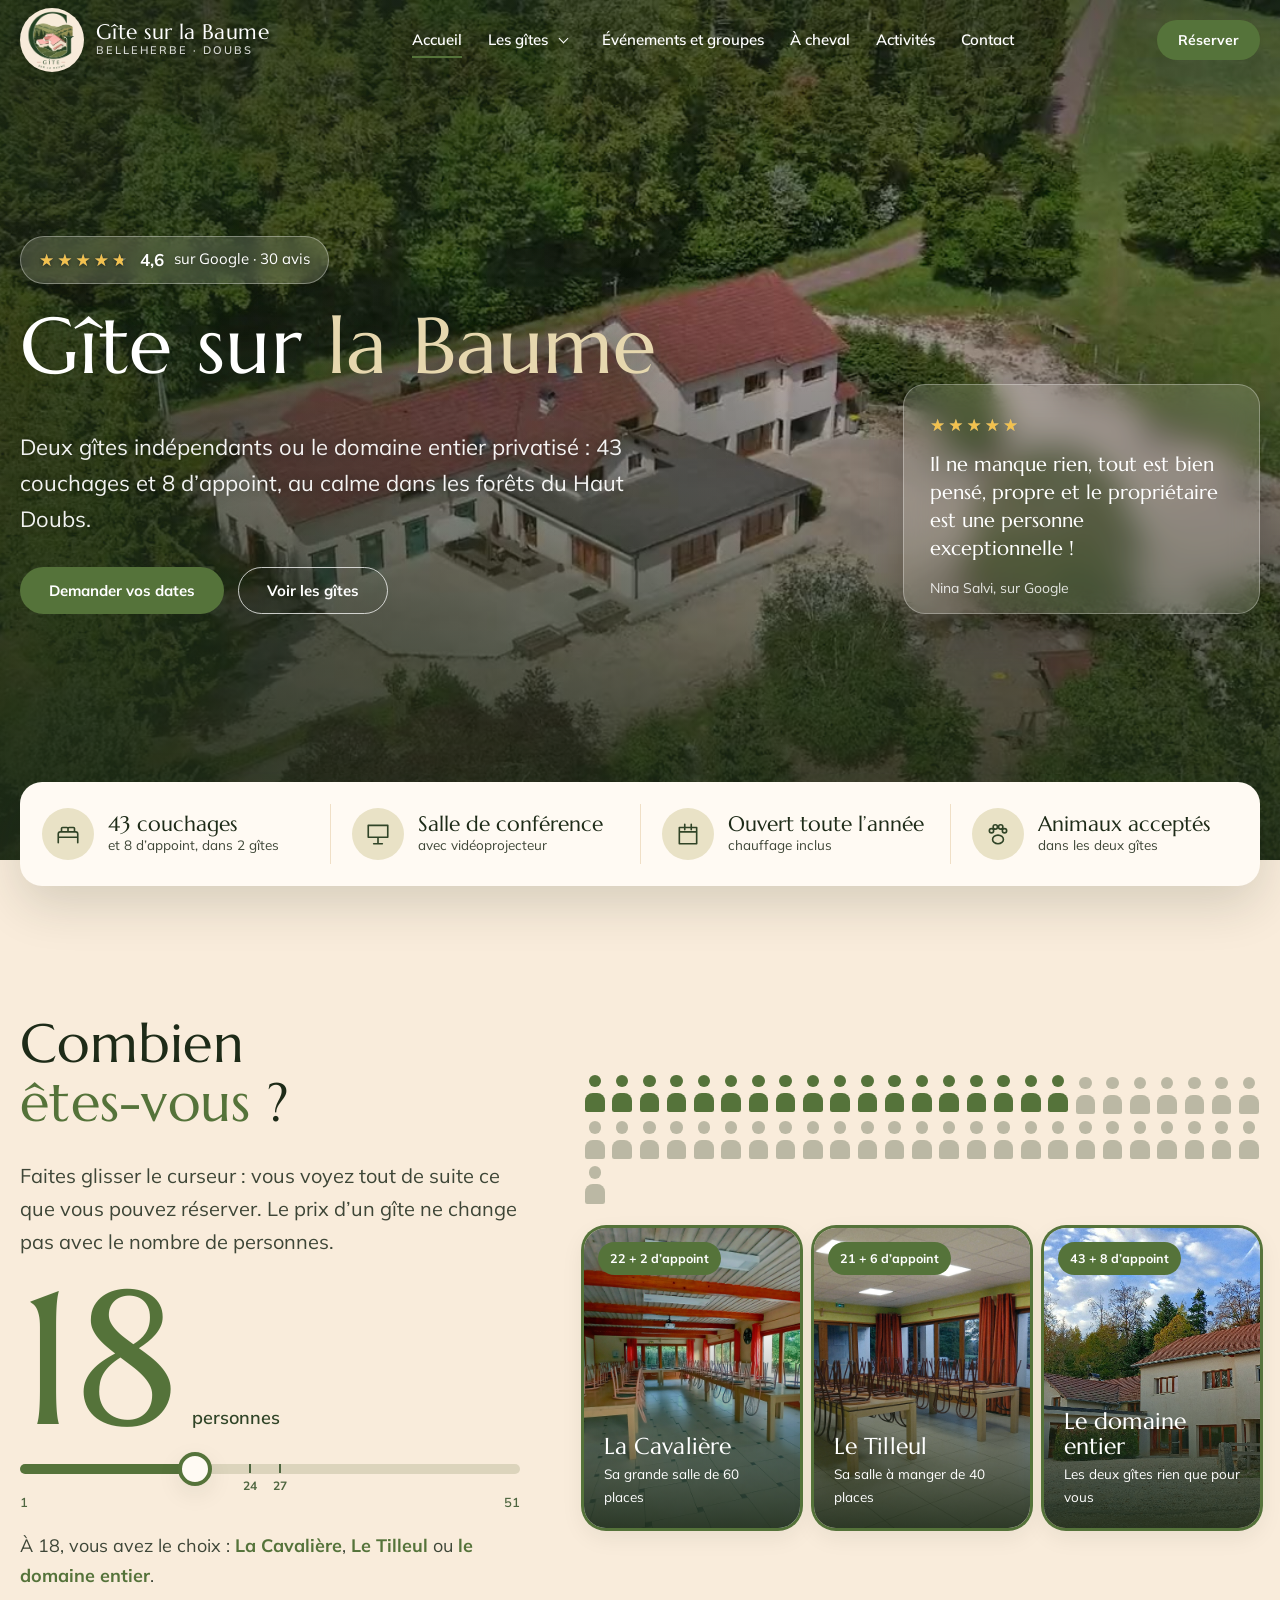
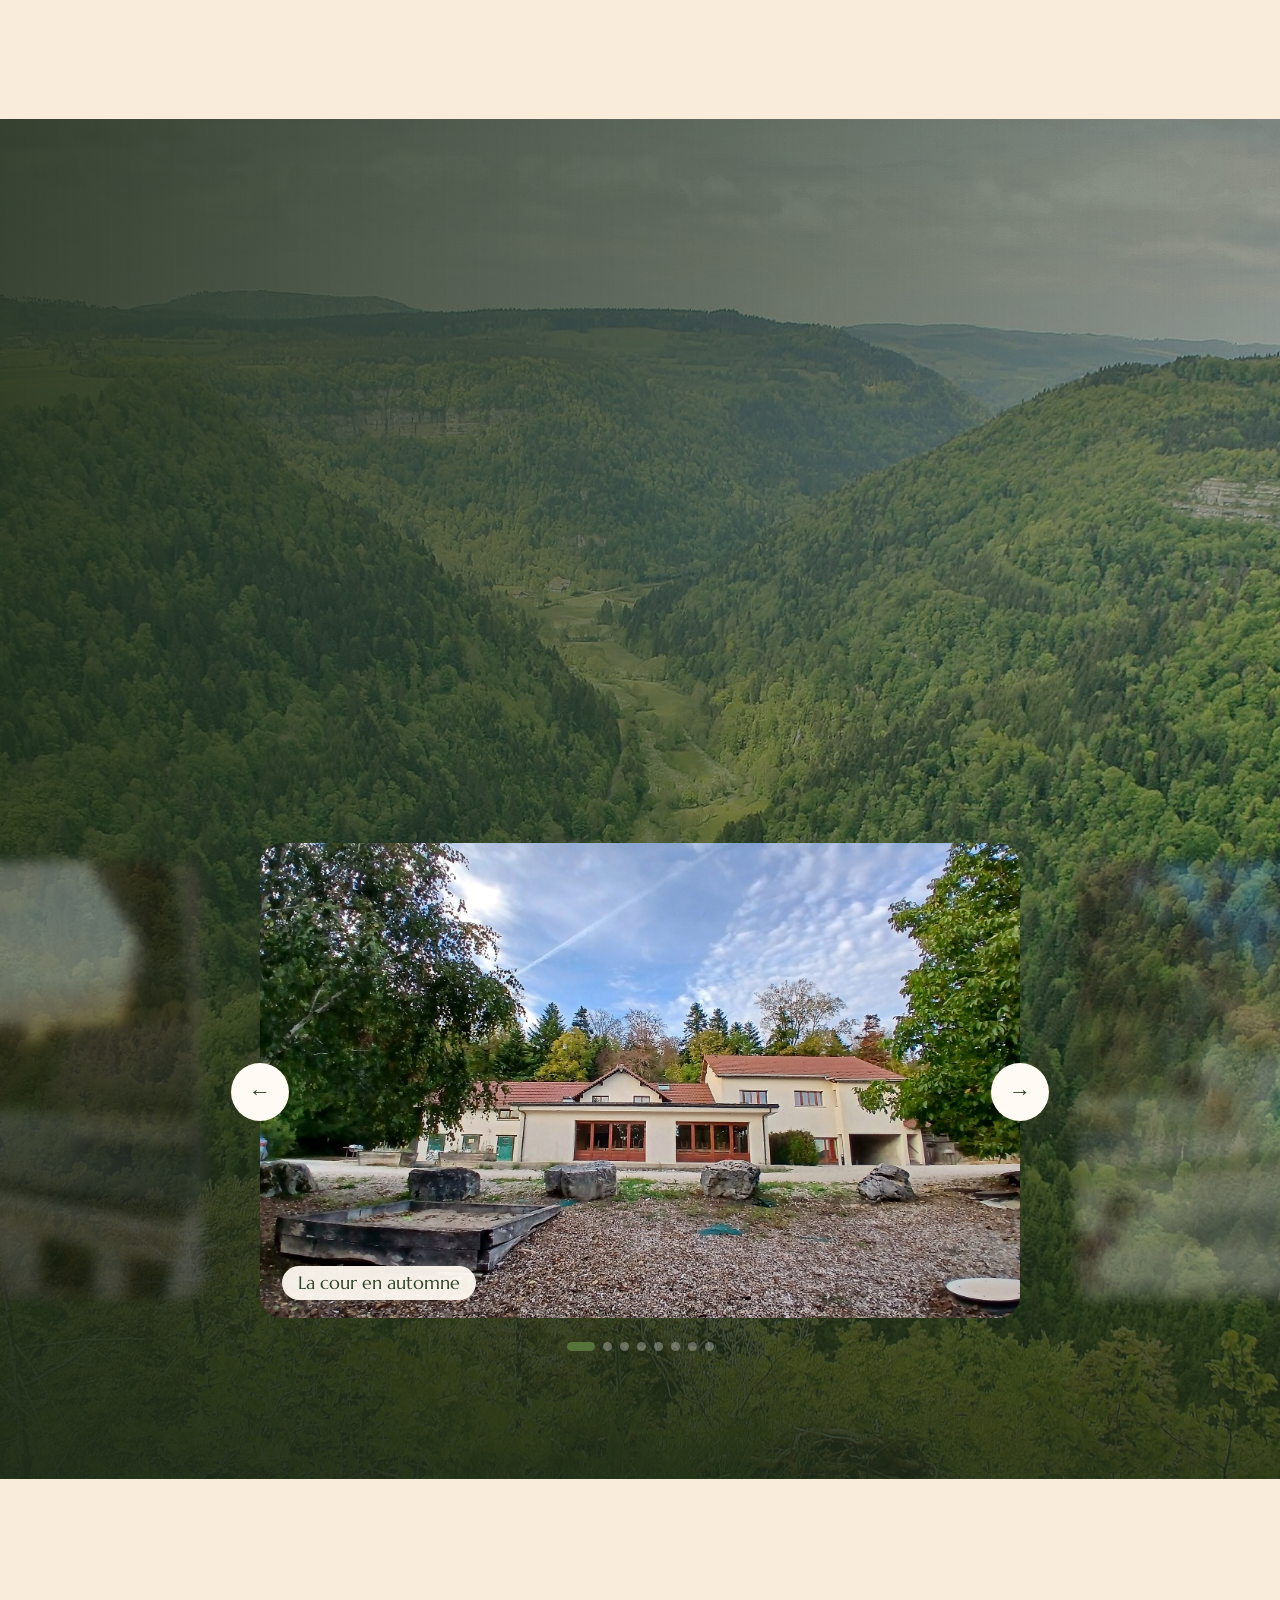
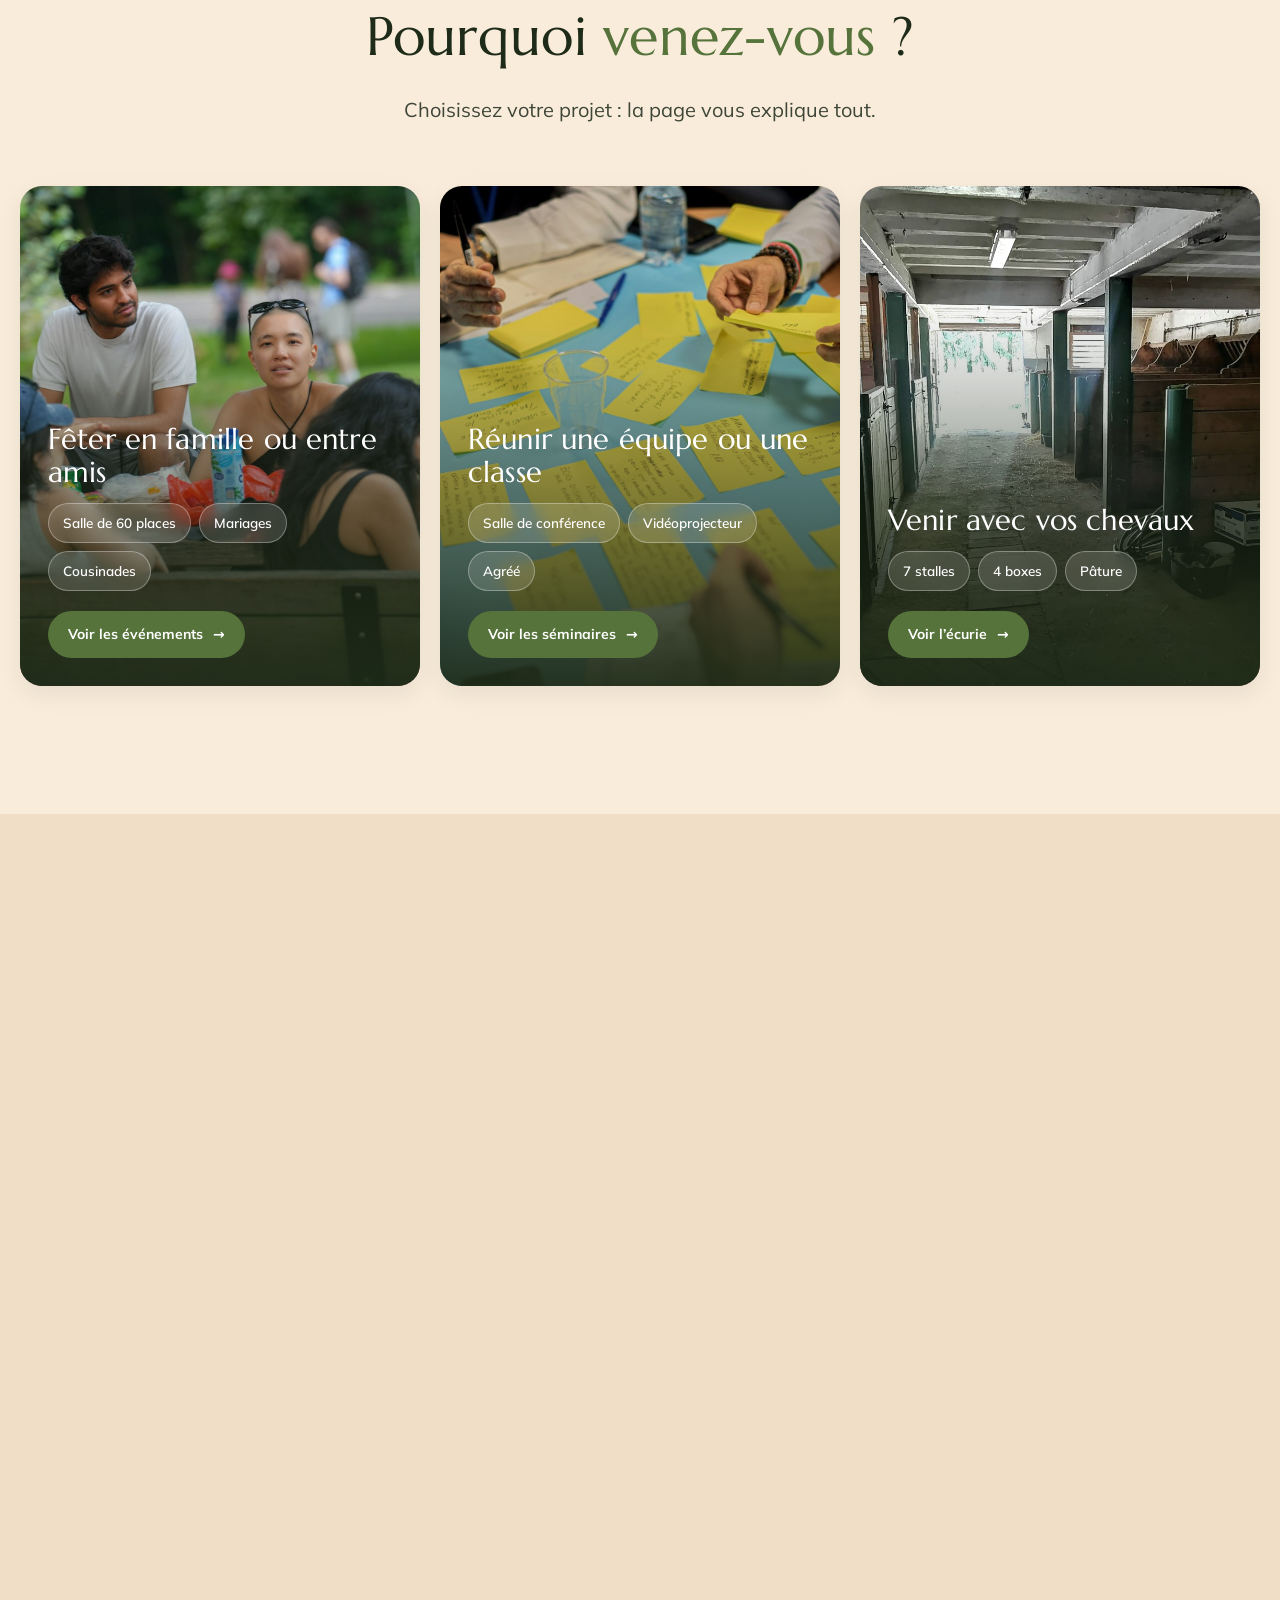
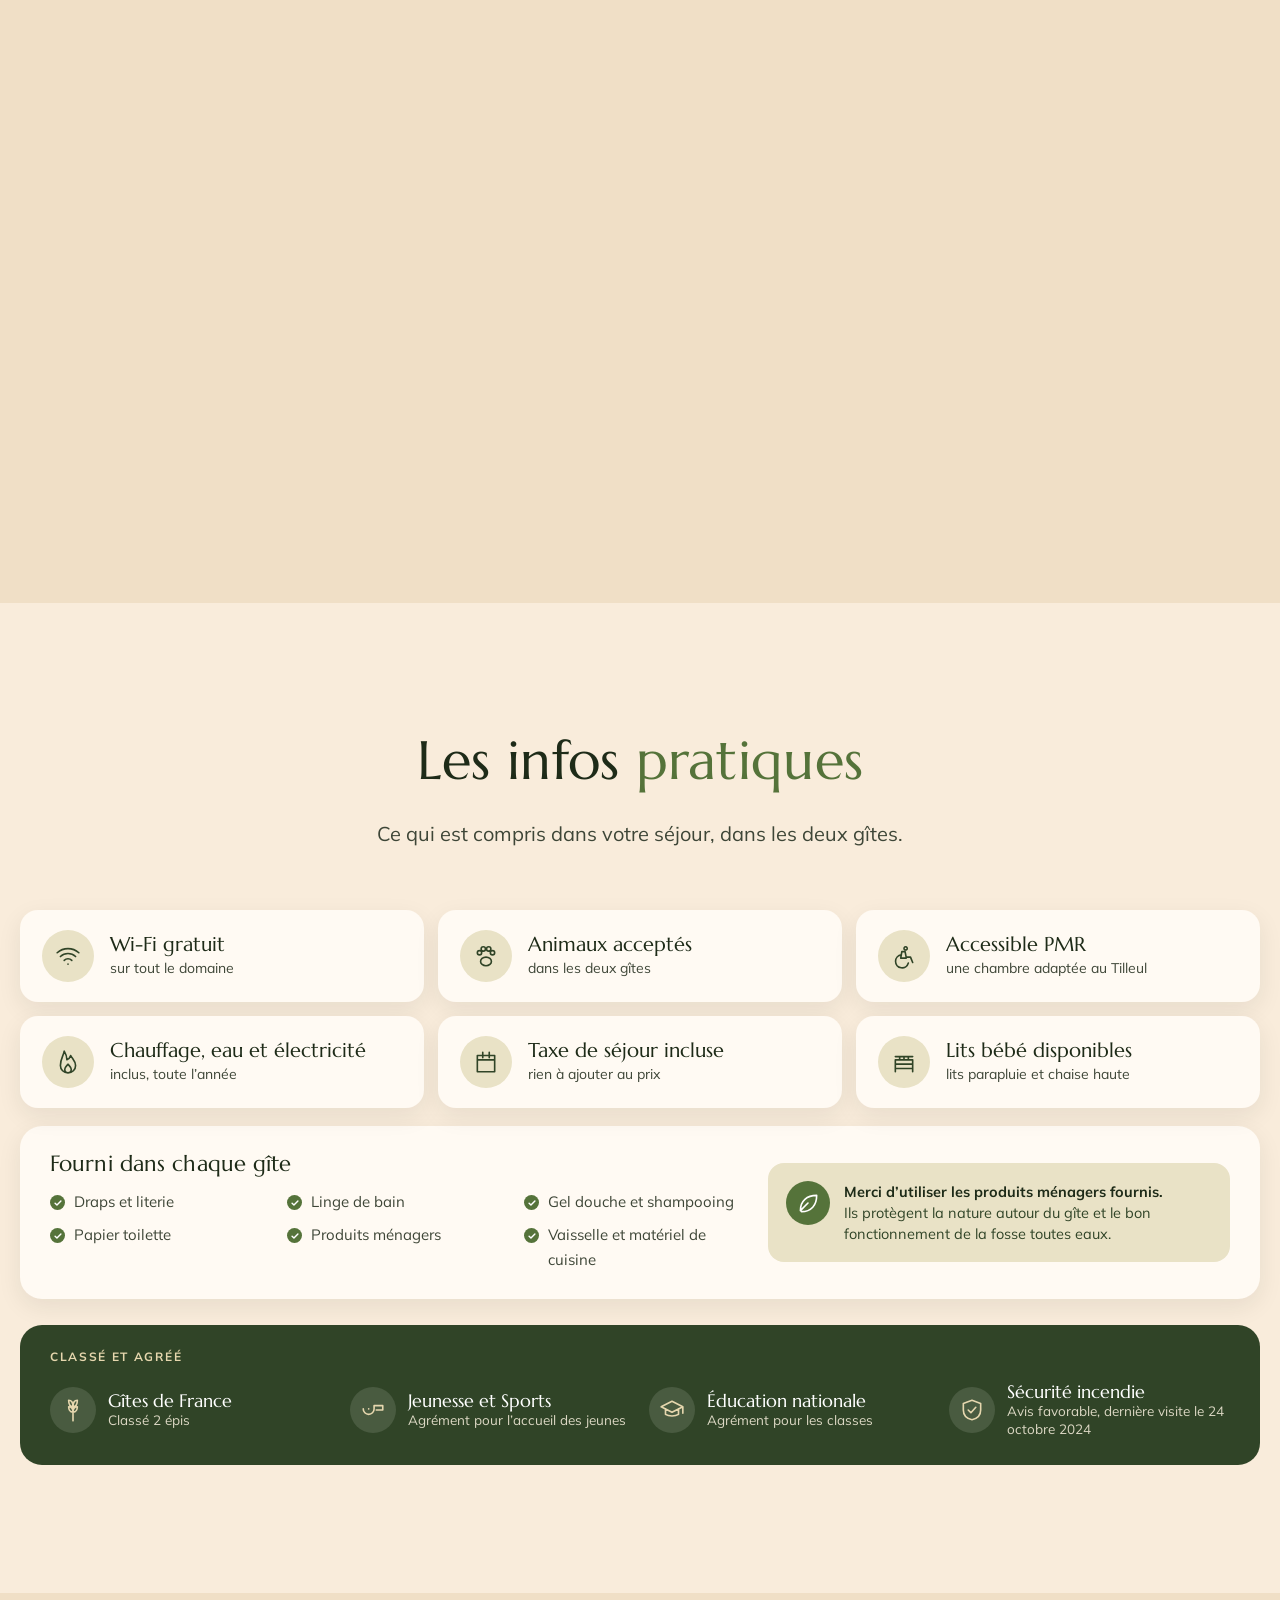
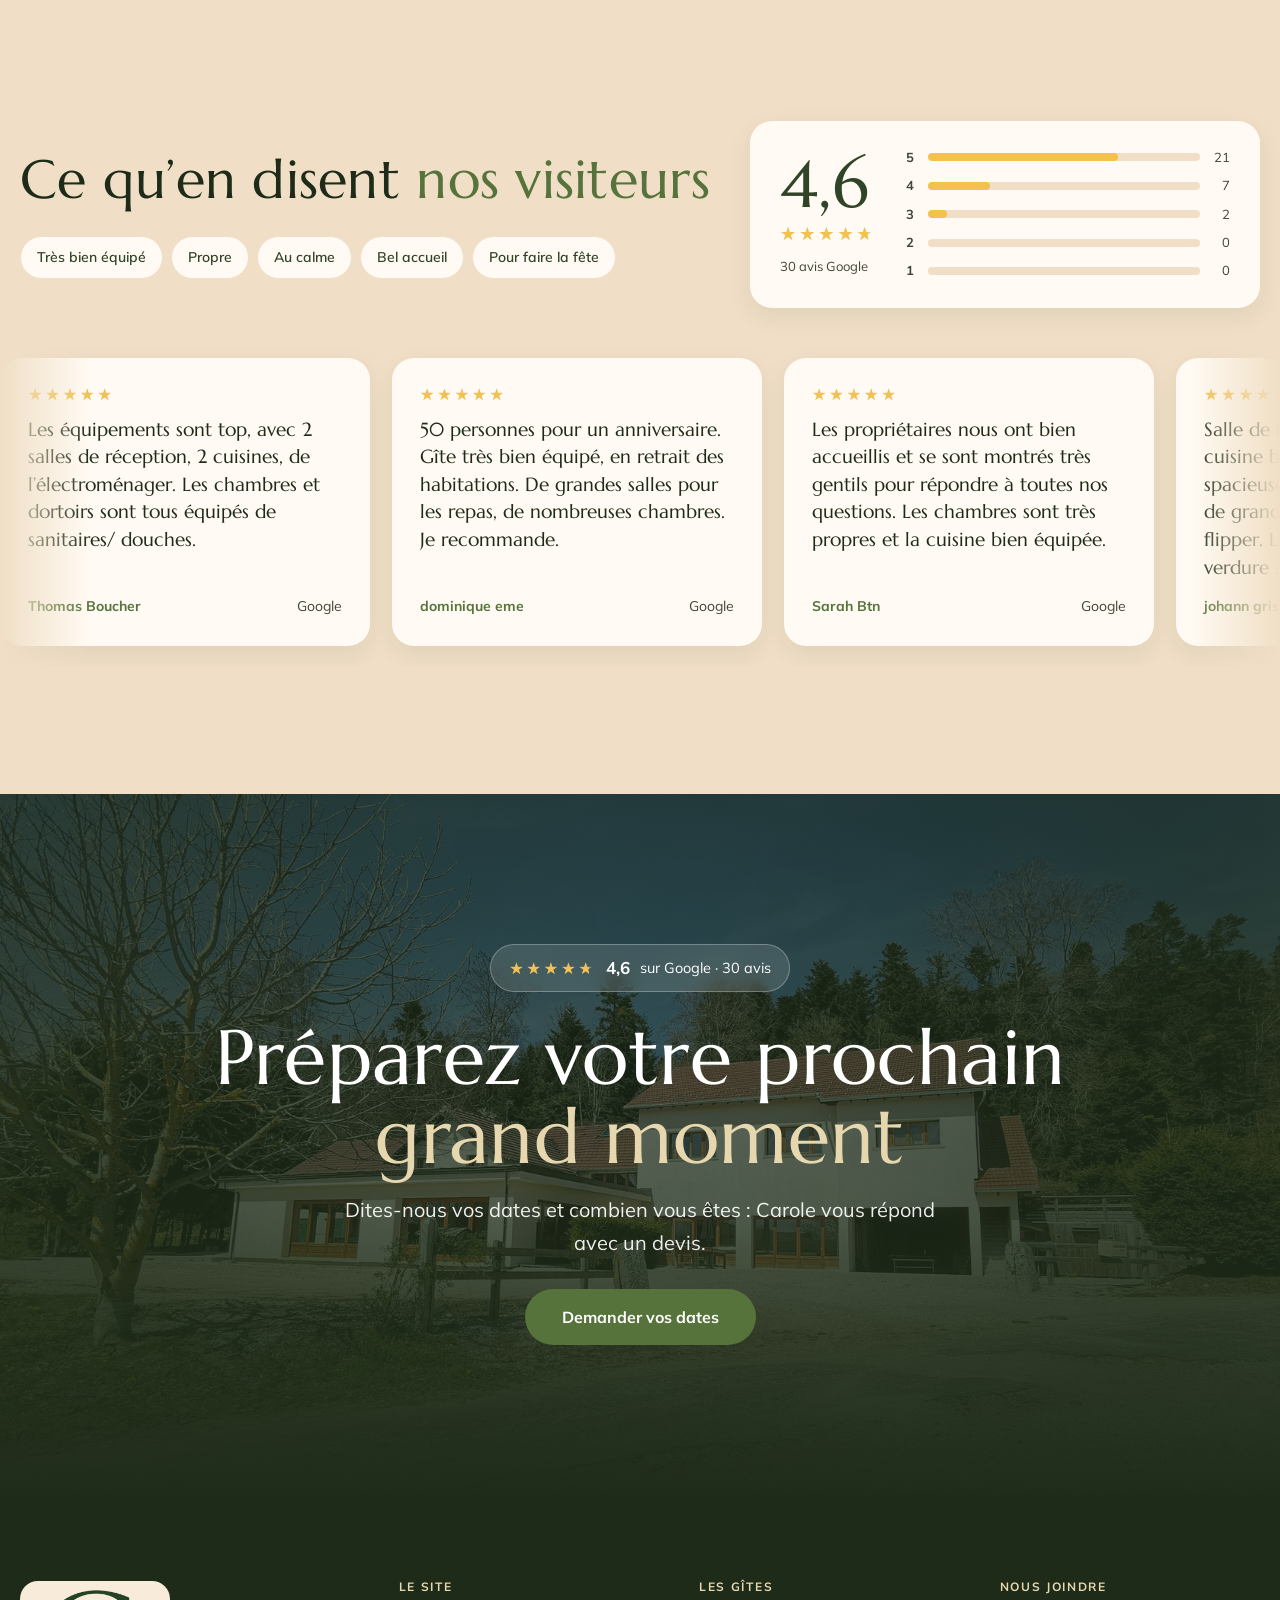
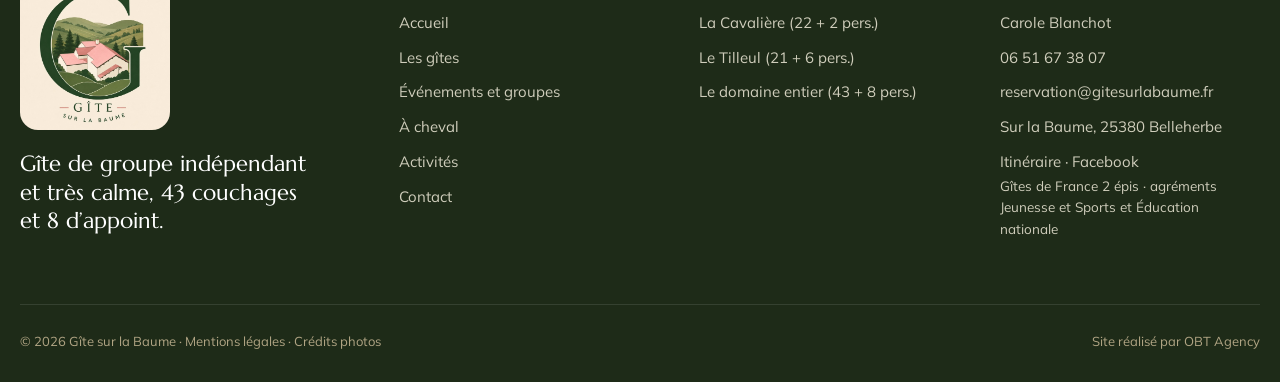
==== commit 47a0f7ed: "V3 presque finale : photos libres (accueil, mariage, chevaux), page Disponibilités, Activités, menti" ====
--- a/index.html
+++ b/index.html
@@ -11,7 +11,7 @@
 <link rel="preconnect" href="https://fonts.googleapis.com">
 <link rel="preconnect" href="https://fonts.gstatic.com" crossorigin>
 <link href="https://fonts.googleapis.com/css2?family=Marcellus&family=Mulish:wght@400;600;700&display=swap" rel="stylesheet">
-<link rel="stylesheet" href="css/style.css?v=9f351cb5">
+<link rel="stylesheet" href="css/style.css?v=ac01d212">
 <script>
 (function () { var r = document.documentElement; r.classList.add('js');
   try { var n = performance.getEntriesByType && performance.getEntriesByType('navigation')[0];
@@ -46,11 +46,11 @@
         </li>
         <li><a href="evenements.html">Événements et groupes</a></li>
         <li><a href="cavaliers.html">À cheval</a></li>
-        <li><a href="sorties.html">Sorties</a></li>
+        <li><a href="activites.html">Activités</a></li>
         <li><a href="contact.html">Contact</a></li>
       </ul>
     </nav>
-    <a class="bouton entete__appel bouton--cta" href="contact.html#demande">Demander vos dates</a>
+    <a class="bouton entete__appel bouton--cta" href="disponibilites.html">Réserver</a>
     <button class="entete__burger" type="button" aria-label="Ouvrir le menu" aria-expanded="false"><span></span></button>
   </div>
 </div>
@@ -177,8 +177,7 @@
     </div>
     <div class="raisons apparait apparait--2">
       <a class="raison" href="evenements.html">
-        <img src="images/fete-entre-amis.jpg" alt="Des amis qui trinquent autour d’une grande table dehors" loading="lazy">
-        <span class="raison__credit">Photo d’illustration · Nicole Herrero, Unsplash</span>
+        <img src="images/fete-amis.jpg" alt="Des amis réunis autour d’une table dehors, en train de rire" loading="lazy">
         <div>
           <h3>Fêter en famille ou entre amis</h3>
           <ul class="pastilles"><li>Salle de 60 places</li><li>Mariages</li><li>Cousinades</li></ul>
@@ -186,7 +185,7 @@
         </div>
       </a>
       <a class="raison" href="evenements.html#seminaires">
-        <img src="images/cav-salle-3.jpg" alt="La grande salle de La Cavalière, qui sert aussi de salle de conférence" loading="lazy">
+        <img src="images/equipe-atelier.jpg" alt="Un atelier d’équipe : des mains qui collent des notes sur une table" loading="lazy">
         <div>
           <h3>Réunir une équipe ou une classe</h3>
           <ul class="pastilles"><li>Salle de conférence</li><li>Vidéoprojecteur</li><li>Agréé</li></ul>
@@ -356,7 +355,7 @@
           <li><a href="gites.html">Les gîtes</a></li>
           <li><a href="evenements.html">Événements et groupes</a></li>
           <li><a href="cavaliers.html">À cheval</a></li>
-          <li><a href="sorties.html">Sorties</a></li>
+          <li><a href="activites.html">Activités</a></li>
           <li><a href="contact.html">Contact</a></li>
         </ul>
       </div>
@@ -381,8 +380,8 @@
       </div>
     </div>
     <div class="pied__bas">
-      <span>© <span data-annee>2026</span> Gîte sur la Baume · <a href="mentions-legales.html">Mentions légales</a></span>
-      <span>Maquette OBT Agency</span>
+      <span>© <span data-annee>2026</span> Gîte sur la Baume · <a href="mentions-legales.html">Mentions légales</a> · <a href="mentions-legales.html#credits">Crédits photos</a></span>
+      <span>Site réalisé par OBT Agency</span>
     </div>
   </div>
 </footer>
--- a/css/style.css
+++ b/css/style.css
@@ -1204,3 +1204,26 @@
   .sortie { grid-template-columns: 1fr; }
   .sortie__photo { min-height: 0; aspect-ratio: 16 / 10; }
 }
+
+/* ==========================================================================
+   V3, retours de Tom du 23/10/2026 : page Disponibilités, séminaire à deux photos, crédits
+   ========================================================================== */
+.seminaire-photos { grid-template-columns: repeat(2, 1fr); }
+.dispos { display: grid; grid-template-columns: repeat(3, 1fr); gap: 20px; }
+.dispo { display: flex; flex-direction: column; gap: 14px; scroll-margin-top: calc(var(--entete) + 20px); }
+.dispo h3 { display: flex; justify-content: space-between; align-items: baseline; gap: 10px; margin: 0; font-size: 26px; }
+.dispo h3 span { font: 700 14px/1 var(--f-texte); color: var(--accent); }
+.dispo .resa__bloc { flex: 1; border-style: solid; border-width: 1px; border-color: var(--creme-fonce); box-shadow: var(--ombre-douce); }
+.dispo__lien { align-self: flex-start; font-weight: 700; font-size: 14.5px; color: var(--accent); text-decoration: none; border-bottom: 2px solid var(--accent-pale); }
+.dispo__lien::after { content: " →"; }
+.dispo__lien:hover { border-color: var(--accent); }
+.resa__note--centre { text-align: center; margin-top: 22px; }
+.resa__titre { font-size: 24px; margin: 28px 0 6px; }
+.resa__bloc .boutons { margin-top: 16px; }
+.lien-fiche--vert { color: var(--accent); }
+.texte-page h3 { font-size: 20px; margin: 1.4em 0 .4em; }
+.texte-page ul { padding-left: 20px; margin: 0 0 1em; }
+.texte-page li { margin-bottom: .4em; font-size: 15.5px; }
+.texte-page a { color: var(--accent); }
+@media (max-width: 1180px) { .dispos { grid-template-columns: 1fr 1fr; } }
+@media (max-width: 860px) { .dispos { grid-template-columns: 1fr; } .seminaire-photos { grid-template-columns: 1fr 1fr; } }
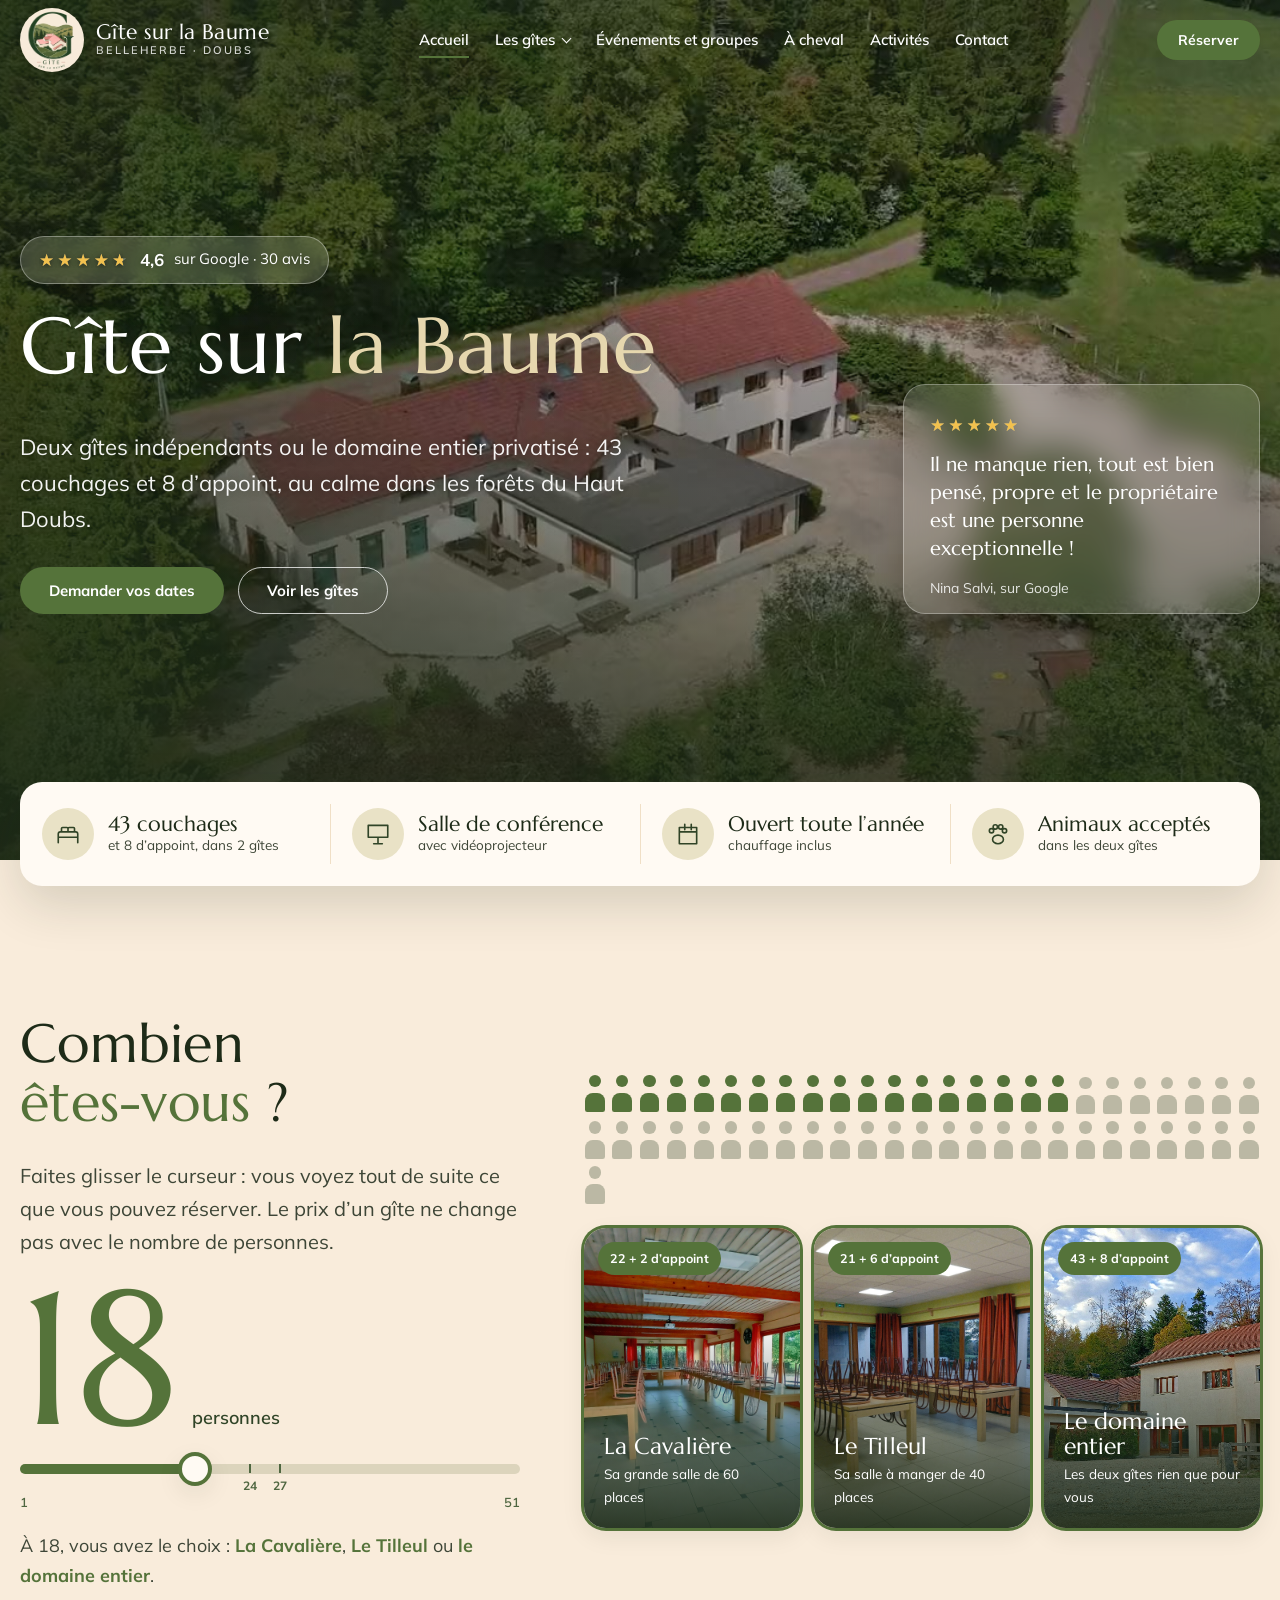
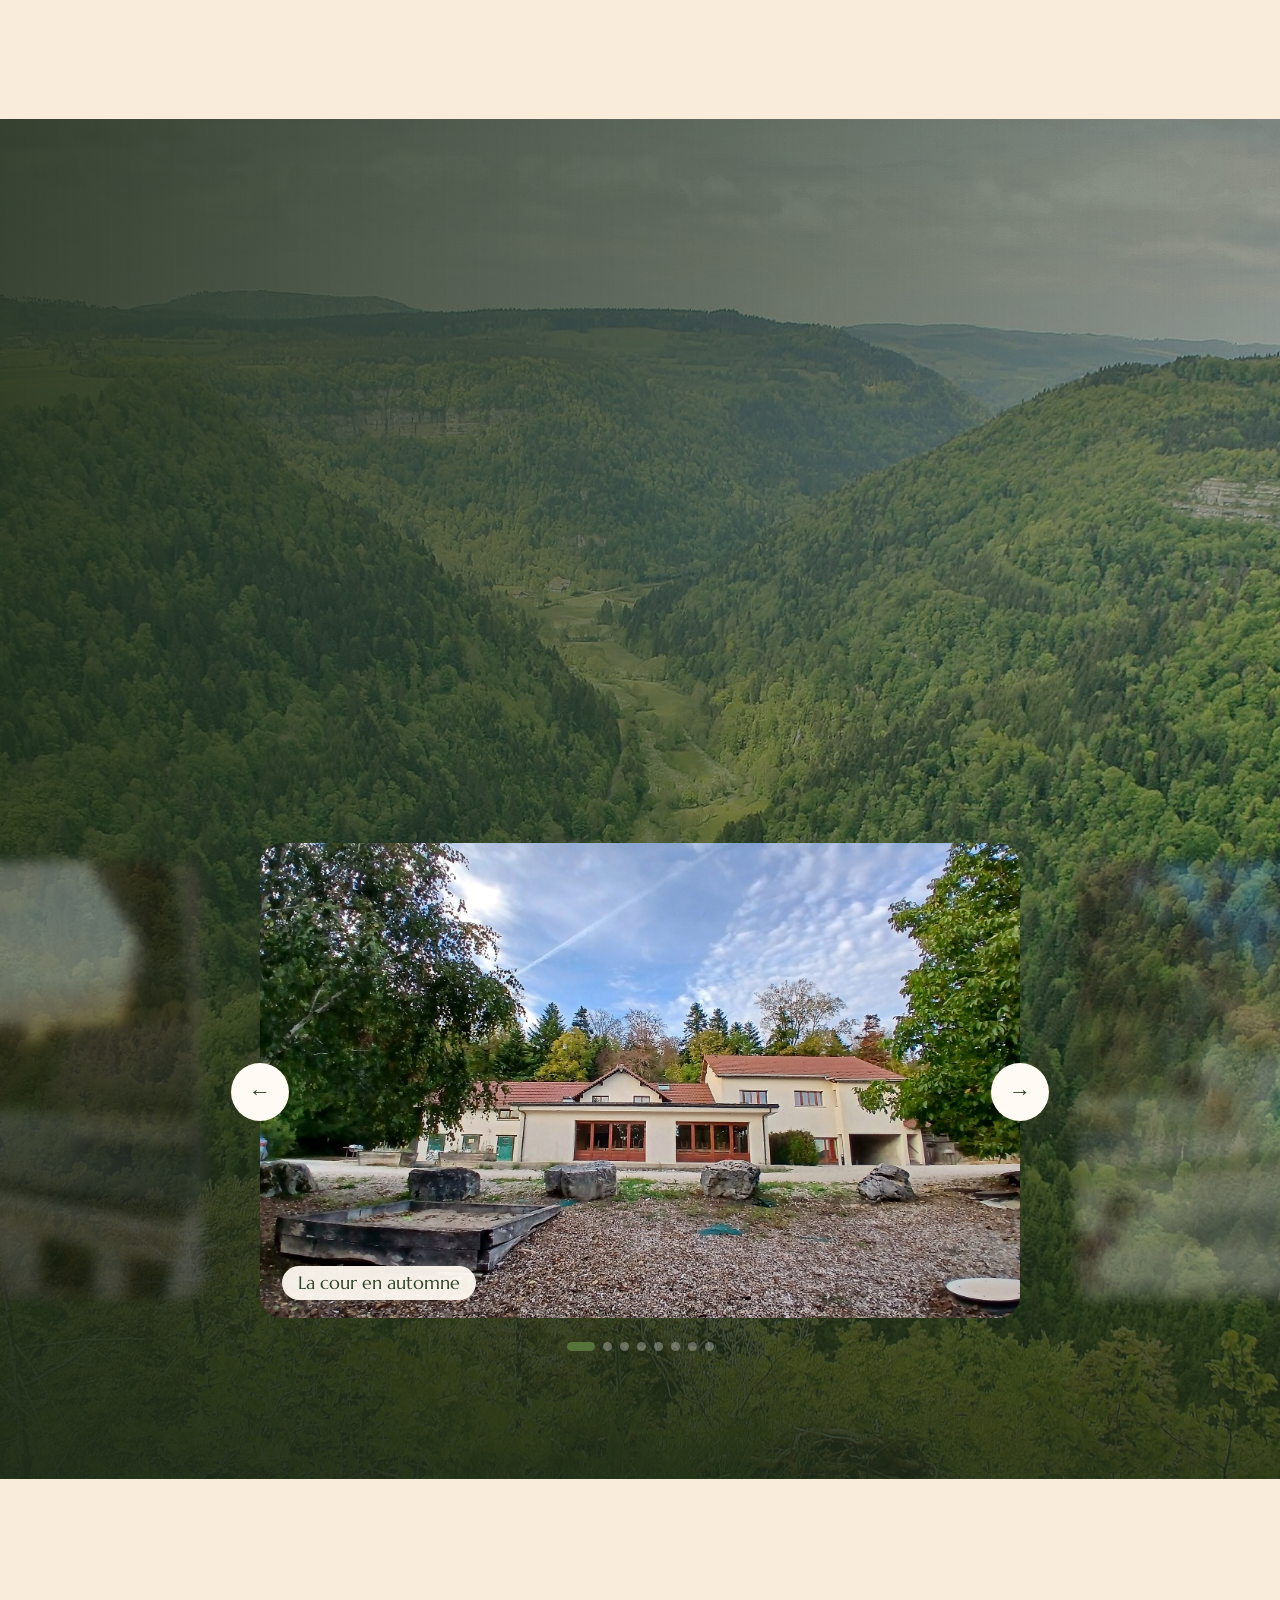
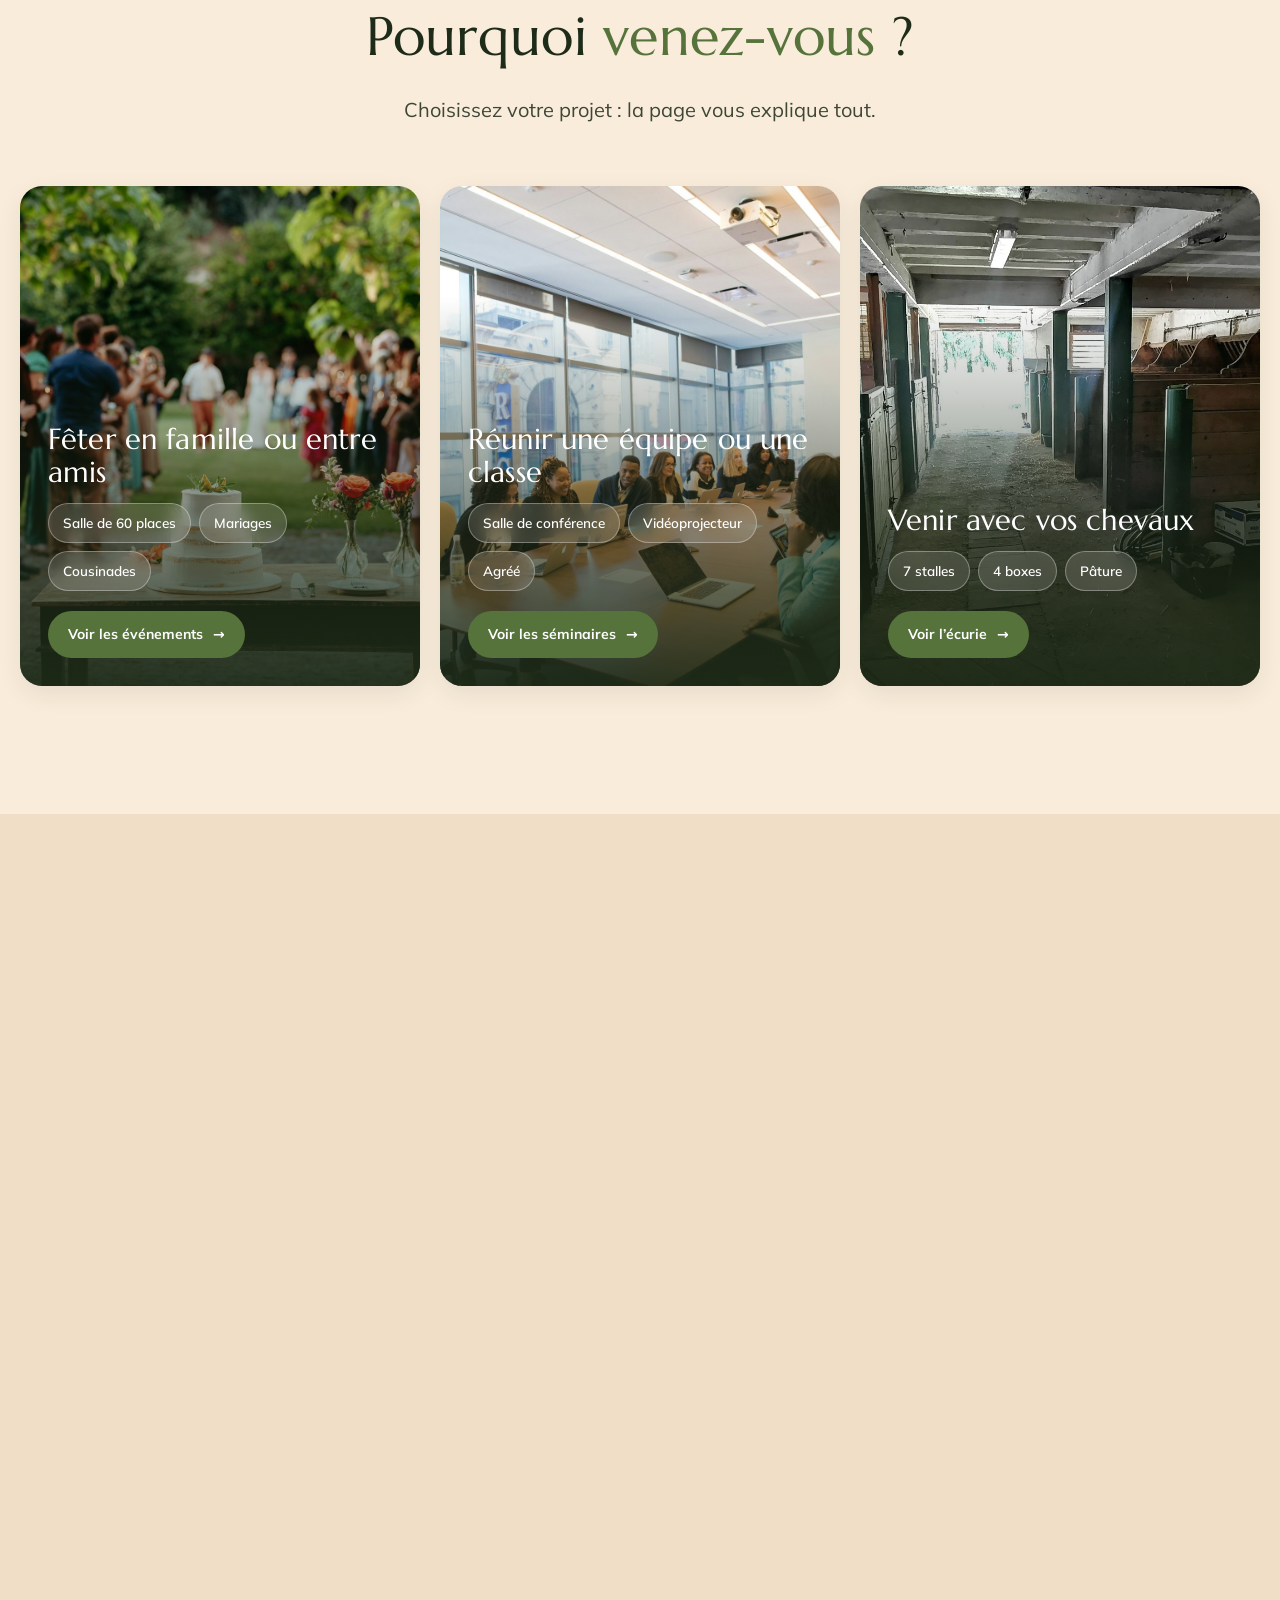
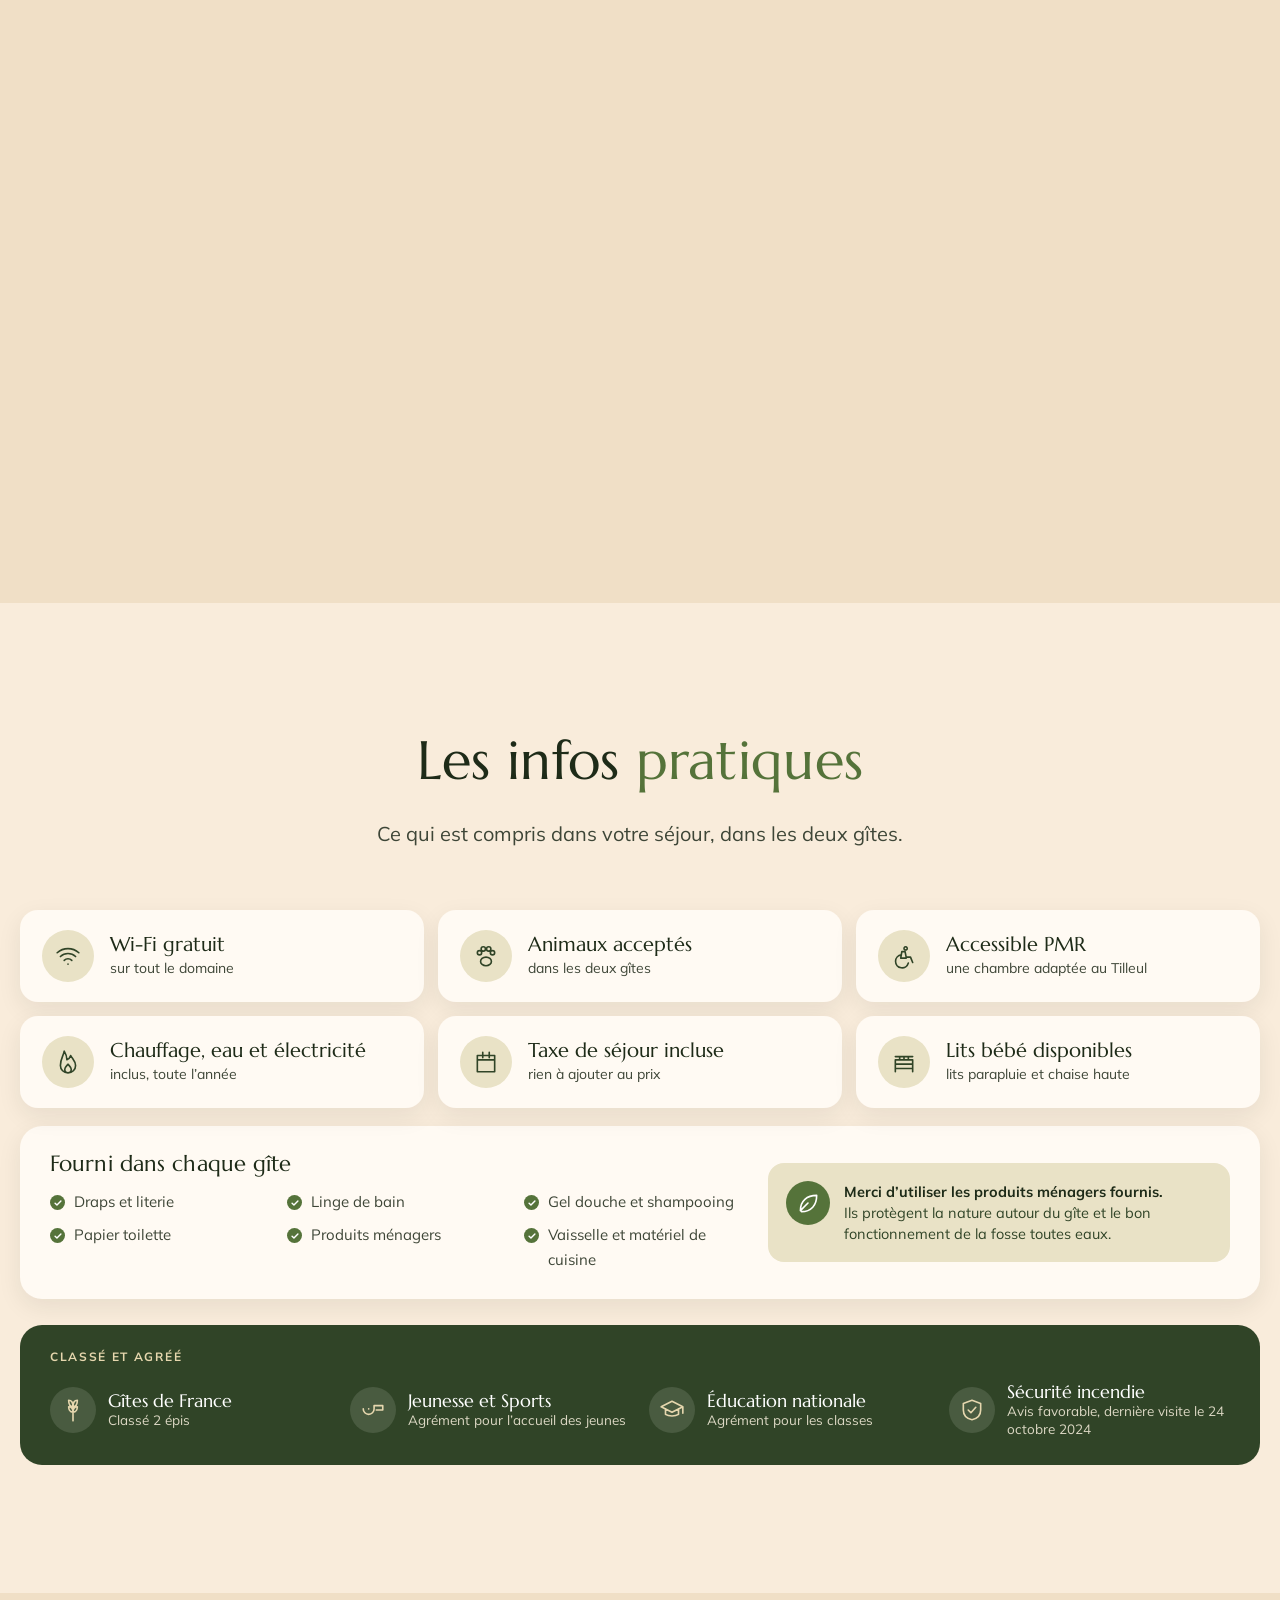
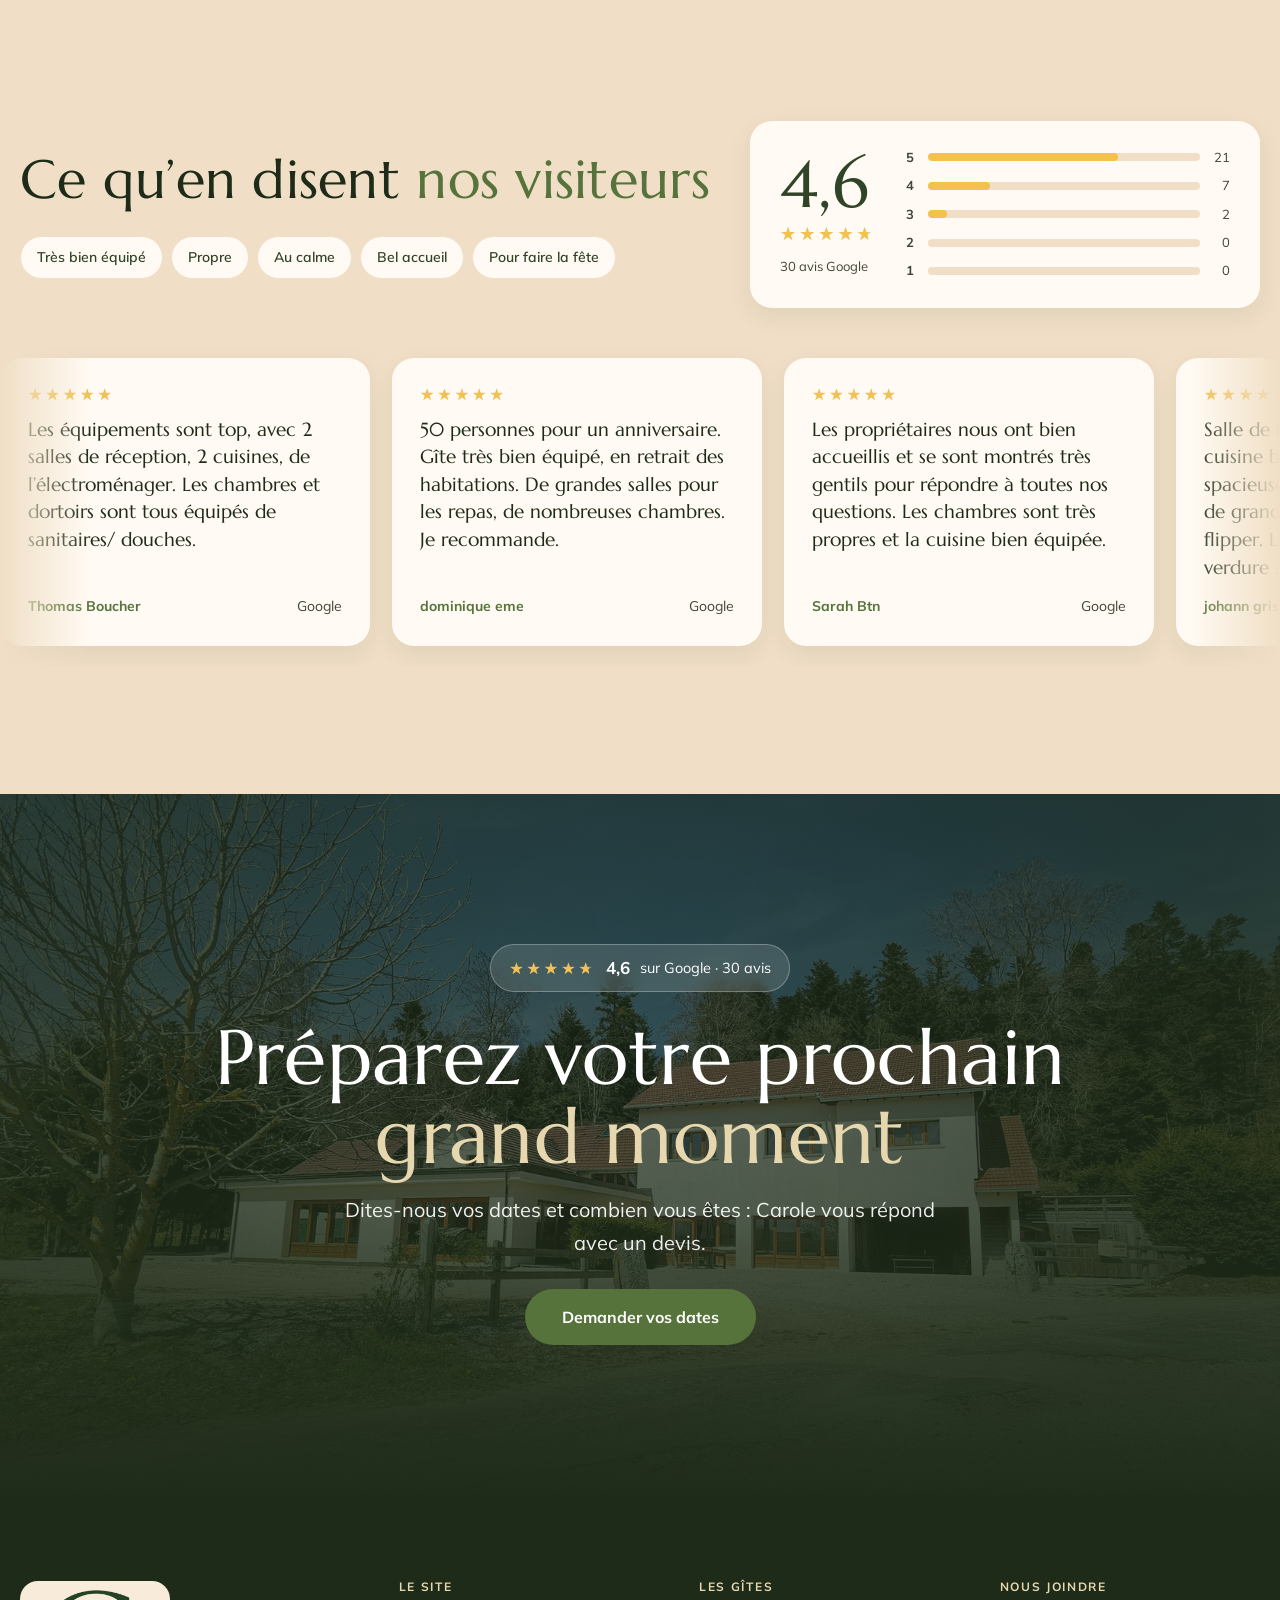
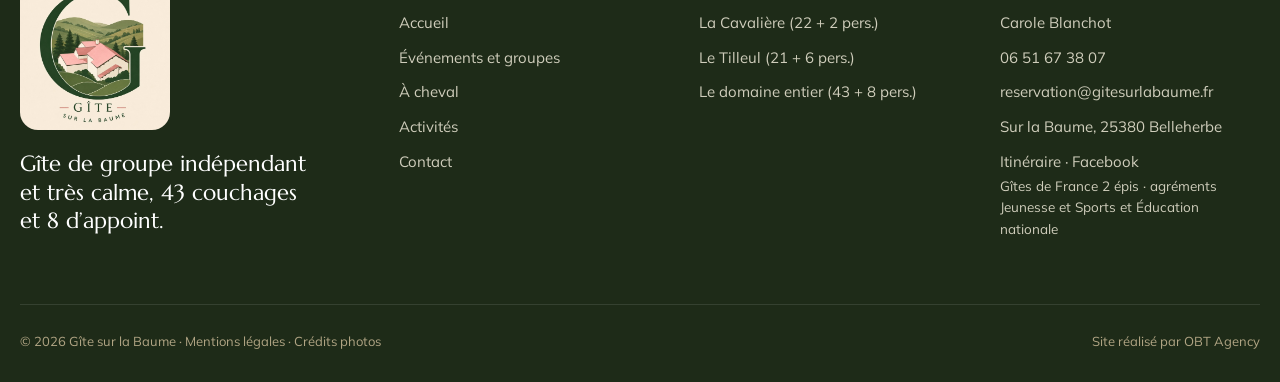
==== commit 8a5f6357: "V3 : panneau de réservation OBT à la place de Disponibilités, plus de page Les gîtes, Idéal pour com" ====
--- a/index.html
+++ b/index.html
@@ -8,10 +8,9 @@
 <meta name="description" content="Deux gîtes indépendants ou le domaine entier privatisé, 43 couchages et 8 d'appoint à Belleherbe, au calme dans les forêts du Haut Doubs : fêtes de famille, mariages, séminaires, groupes et cavaliers.">
 <meta name="theme-color" content="#304427">
 <link rel="icon" href="images/logo-embleme.jpg">
-<link rel="preconnect" href="https://fonts.googleapis.com">
-<link rel="preconnect" href="https://fonts.gstatic.com" crossorigin>
-<link href="https://fonts.googleapis.com/css2?family=Marcellus&family=Mulish:wght@400;600;700&display=swap" rel="stylesheet">
-<link rel="stylesheet" href="css/style.css?v=ac01d212">
+<link rel="preload" href="fonts/marcellus-latin.woff2" as="font" type="font/woff2" crossorigin>
+<link rel="preload" href="fonts/mulish-latin.woff2" as="font" type="font/woff2" crossorigin>
+<link rel="stylesheet" href="css/style.css?v=eb211a47">
 <script>
 (function () { var r = document.documentElement; r.classList.add('js');
   try { var n = performance.getEntriesByType && performance.getEntriesByType('navigation')[0];
@@ -36,8 +35,7 @@
       <ul class="menu">
         <li><a href="index.html" aria-current="page">Accueil</a></li>
         <li class="menu__deroulant">
-          <a href="gites.html">Les gîtes</a>
-          <button class="menu__ouvrir" type="button" aria-expanded="false" aria-label="Voir les trois gîtes"><span aria-hidden="true"></span></button>
+          <button class="menu__parent" type="button" aria-expanded="false" aria-haspopup="true">Les gîtes<span class="menu__fleche" aria-hidden="true"></span></button>
           <ul class="sous-menu">
             <li><a href="la-cavaliere.html"><strong>La Cavalière</strong><span>22 + 2 pers.</span></a></li>
             <li><a href="le-tilleul.html"><strong>Le Tilleul</strong><span>21 + 6 pers.</span></a></li>
@@ -50,7 +48,7 @@
         <li><a href="contact.html">Contact</a></li>
       </ul>
     </nav>
-    <a class="bouton entete__appel bouton--cta" href="disponibilites.html">Réserver</a>
+    <a class="bouton entete__appel bouton--cta" href="contact.html#demande" data-obt-reserve>Réserver</a>
     <button class="entete__burger" type="button" aria-label="Ouvrir le menu" aria-expanded="false"><span></span></button>
   </div>
 </div>
@@ -70,7 +68,7 @@
       <p class="heros__sous">Deux gîtes indépendants ou le domaine entier privatisé : 43 couchages et 8 d’appoint, au calme dans les forêts du Haut Doubs.</p>
       <div class="boutons">
         <a class="bouton bouton--cta" href="contact.html#demande">Demander vos dates</a>
-        <a class="bouton bouton--clair" href="gites.html">Voir les gîtes</a>
+        <a class="bouton bouton--clair" href="#combien">Voir les gîtes</a>
       </div>
     </div>
     <div class="heros__droite">
@@ -177,7 +175,7 @@
     </div>
     <div class="raisons apparait apparait--2">
       <a class="raison" href="evenements.html">
-        <img src="images/fete-amis.jpg" alt="Des amis réunis autour d’une table dehors, en train de rire" loading="lazy">
+        <img src="images/mariage-gateau.jpg" alt="Des invités réunis autour du gâteau d’une fête, dans un jardin" loading="lazy">
         <div>
           <h3>Fêter en famille ou entre amis</h3>
           <ul class="pastilles"><li>Salle de 60 places</li><li>Mariages</li><li>Cousinades</li></ul>
@@ -185,7 +183,7 @@
         </div>
       </a>
       <a class="raison" href="evenements.html#seminaires">
-        <img src="images/equipe-atelier.jpg" alt="Un atelier d’équipe : des mains qui collent des notes sur une table" loading="lazy">
+        <img src="images/equipe-seminaire.jpg" alt="Une équipe réunie autour d’une grande table de séminaire" loading="lazy">
         <div>
           <h3>Réunir une équipe ou une classe</h3>
           <ul class="pastilles"><li>Salle de conférence</li><li>Vidéoprojecteur</li><li>Agréé</li></ul>
@@ -352,7 +350,6 @@
         <h3>Le site</h3>
         <ul>
           <li><a href="index.html">Accueil</a></li>
-          <li><a href="gites.html">Les gîtes</a></li>
           <li><a href="evenements.html">Événements et groupes</a></li>
           <li><a href="cavaliers.html">À cheval</a></li>
           <li><a href="activites.html">Activités</a></li>
@@ -385,6 +382,9 @@
     </div>
   </div>
 </footer>
-<script src="js/main.js?v=ac3fad0a"></script>
+<script src="js/main.js?v=fafd0d5c"></script>
+<div data-obt-booking data-obt-key="demo-gite-sur-la-baume" data-obt-api="https://demo-baume.obt.invalid" data-obt-form-key="demo" data-obt-form-endpoint="https://demo-baume.obt.invalid/envoi" data-obt-subject="Demande de réservation au Gîte sur la Baume"></div>
+<script src="js/obt-demo.js"></script>
+<script src="https://obt-gestion.com/blocks/obt-booking.js" defer></script>
 </body>
 </html>
--- a/css/style.css
+++ b/css/style.css
@@ -1227,3 +1227,40 @@
 .texte-page a { color: var(--accent); }
 @media (max-width: 1180px) { .dispos { grid-template-columns: 1fr 1fr; } }
 @media (max-width: 860px) { .dispos { grid-template-columns: 1fr; } .seminaire-photos { grid-template-columns: 1fr 1fr; } }
+
+/* =======================================
+   23/10/2026 (suite) : polices hébergées sur le site (plus aucune requête vers Google Fonts),
+   bouton « Les gîtes » sans page, panneau de réservation OBT, carte chargée au clic
+   ======================================= */
+@font-face { font-family: "Marcellus"; font-style: normal; font-weight: 400; font-display: swap; src: url(../fonts/marcellus-latin-ext.woff2) format("woff2"); unicode-range: U+0100-02BA, U+02BD-02C5, U+02C7-02CC, U+02CE-02D7, U+02DD-02FF, U+0304, U+0308, U+0329, U+1D00-1DBF, U+1E00-1E9F, U+1EF2-1EFF, U+2020, U+20A0-20AB, U+20AD-20C4, U+2113, U+2C60-2C7F, U+A720-A7FF; }
+@font-face { font-family: "Marcellus"; font-style: normal; font-weight: 400; font-display: swap; src: url(../fonts/marcellus-latin.woff2) format("woff2"); unicode-range: U+0000-00FF, U+0131, U+0152-0153, U+02BB-02BC, U+02C6, U+02DA, U+02DC, U+0304, U+0308, U+0329, U+2000-206F, U+20AC, U+2122, U+2191, U+2193, U+2212, U+2215, U+FEFF, U+FFFD; }
+@font-face { font-family: "Mulish"; font-style: normal; font-weight: 200 1000; font-display: swap; src: url(../fonts/mulish-latin-ext.woff2) format("woff2"); unicode-range: U+0100-02BA, U+02BD-02C5, U+02C7-02CC, U+02CE-02D7, U+02DD-02FF, U+0304, U+0308, U+0329, U+1D00-1DBF, U+1E00-1E9F, U+1EF2-1EFF, U+2020, U+20A0-20AB, U+20AD-20C4, U+2113, U+2C60-2C7F, U+A720-A7FF; }
+@font-face { font-family: "Mulish"; font-style: normal; font-weight: 200 1000; font-display: swap; src: url(../fonts/mulish-latin.woff2) format("woff2"); unicode-range: U+0000-00FF, U+0131, U+0152-0153, U+02BB-02BC, U+02C6, U+02DA, U+02DC, U+0304, U+0308, U+0329, U+2000-206F, U+20AC, U+2122, U+2191, U+2193, U+2212, U+2215, U+FEFF, U+FFFD; }
+
+.menu__parent { font: 600 15px/1.65 var(--f-texte); color: inherit; background: none; border: 0; padding: 6px 0; cursor: pointer; position: relative; display: inline-flex; align-items: center; gap: 8px; white-space: nowrap; }
+.menu__parent::after { content: ""; position: absolute; left: 0; right: 0; bottom: 0; height: 2px; background: var(--accent); transform: scaleX(0); transform-origin: left; transition: transform .3s; }
+.menu__parent:hover::after, .menu__parent[aria-current="page"]::after, .menu__deroulant.est-ouvert .menu__parent::after { transform: scaleX(1); }
+.menu__parent:focus-visible { outline: 3px solid var(--accent); outline-offset: 3px; border-radius: 6px; }
+.menu__fleche { width: 7px; height: 7px; border-right: 1.6px solid currentColor; border-bottom: 1.6px solid currentColor; transform: translateY(-2px) rotate(45deg); transition: transform .25s; }
+.menu__deroulant:hover .menu__fleche, .menu__deroulant.est-ouvert .menu__fleche { transform: translateY(1px) rotate(-135deg); }
+@media (max-width: 1180px) {
+  .entete.menu-ouvert .menu__parent { font: 400 34px/1.35 var(--f-titre); color: #fff; padding: 0; text-align: left; }
+  .entete.menu-ouvert .menu__parent::after, .entete.menu-ouvert .menu__fleche { display: none; }
+  .entete.menu-ouvert .menu__deroulant { flex-direction: column; align-items: center; }
+  .entete.menu-ouvert .menu__parent { justify-content: center; text-align: center; }
+  .entete.menu-ouvert .sous-menu { padding: 0 0 6px; text-align: center; }
+  .entete.menu-ouvert .sous-menu a { justify-content: center; gap: 12px; }
+}
+
+.location__bouton { text-align: center; margin: 34px 0 0; }
+
+/* Panneau de réservation OBT (le même que sur le site de T'Nature), aux couleurs du gîte */
+:root { --obt-accent: #55733A; --obt-accent-text: #fff; --obt-bg: #FFFAF3; --obt-text: #1E2B18; --obt-line: rgba(30, 43, 24, .16); --obt-radius: 14px; }
+
+.carte-clic { position: relative; min-height: 420px; height: 100%; display: grid; place-items: center; padding: 24px; isolation: isolate; text-align: center; }
+.carte-clic img { position: absolute; inset: 0; width: 100%; height: 100%; object-fit: cover; z-index: -2; }
+.carte-clic::after { content: ""; position: absolute; inset: 0; z-index: -1; background: rgba(30, 43, 24, .62); }
+.carte-clic__texte { max-width: 380px; color: #fff; }
+.carte-clic__texte strong { display: block; font: 400 26px/1.2 var(--f-titre); margin-bottom: 8px; }
+.carte-clic__texte p { margin: 0 0 18px; font-size: 15px; }
+.carte-clic iframe { position: absolute; inset: 0; width: 100%; height: 100%; border: 0; z-index: 1; }
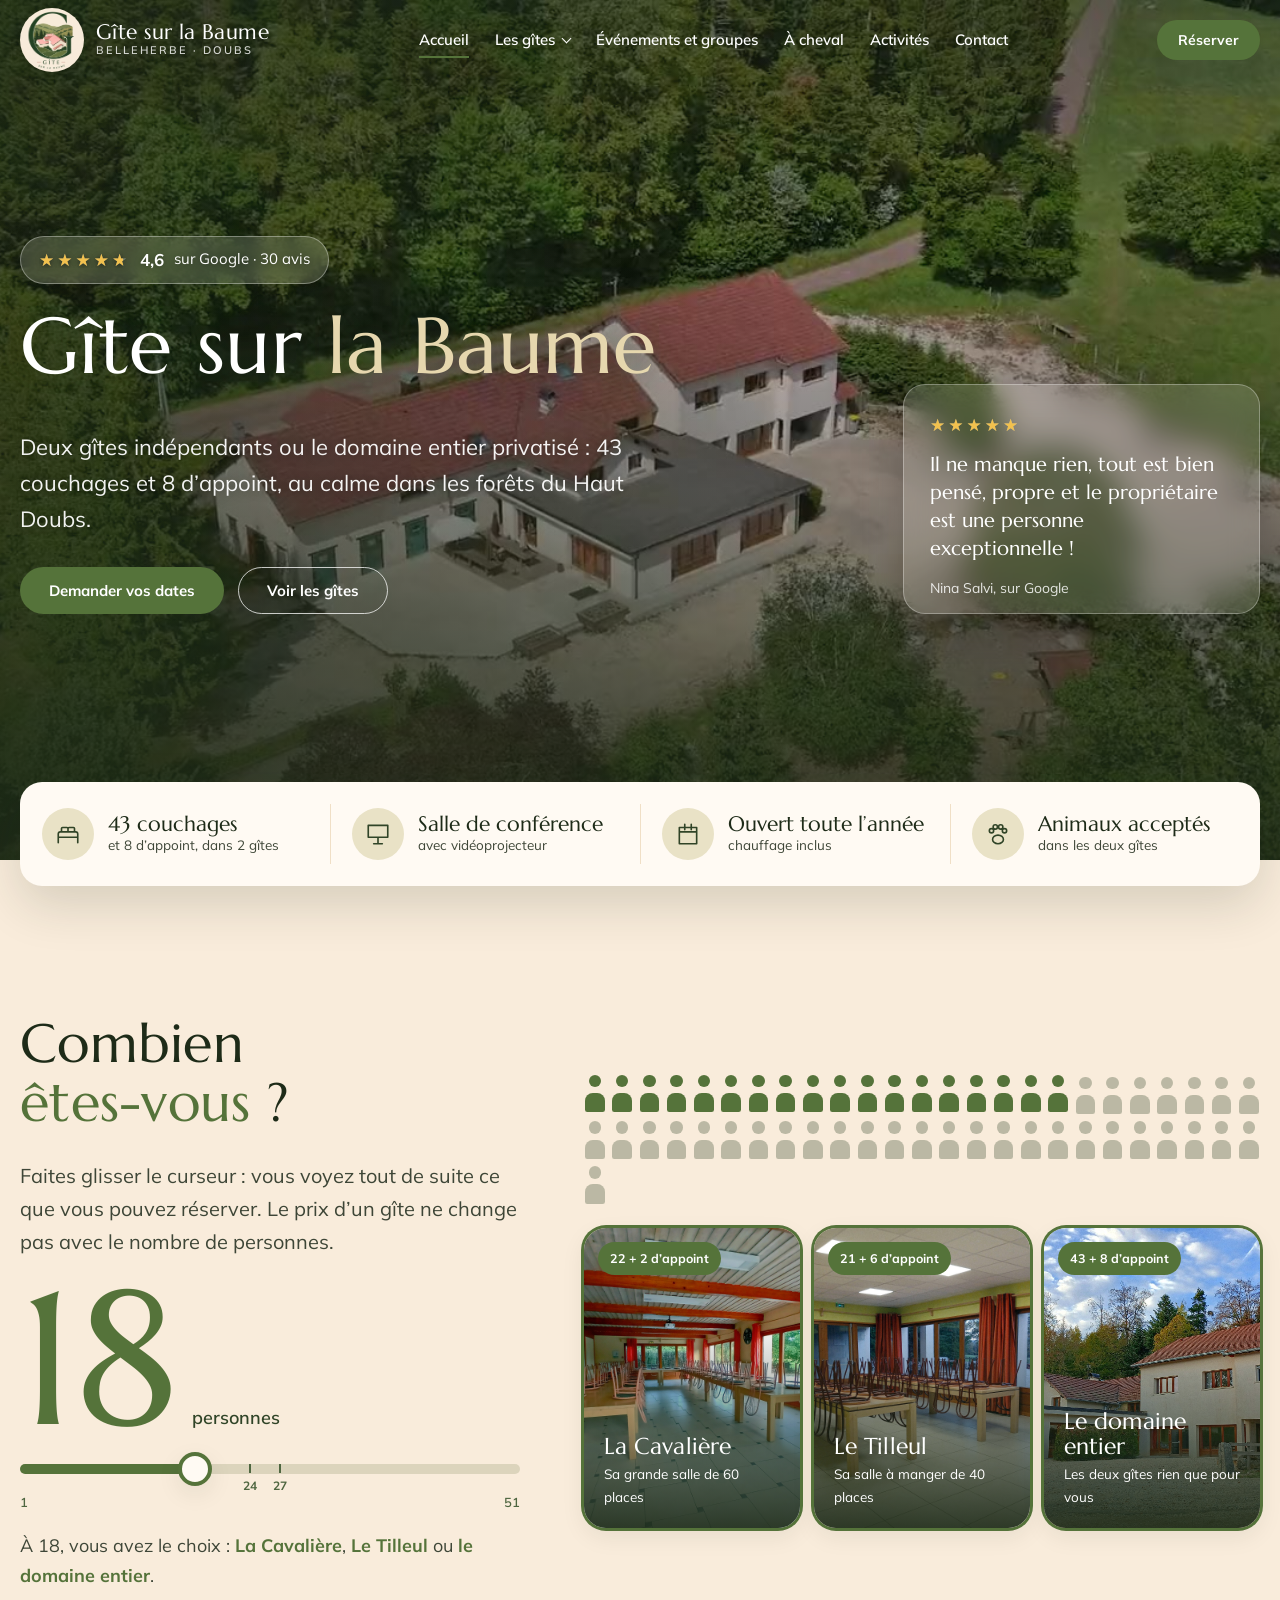
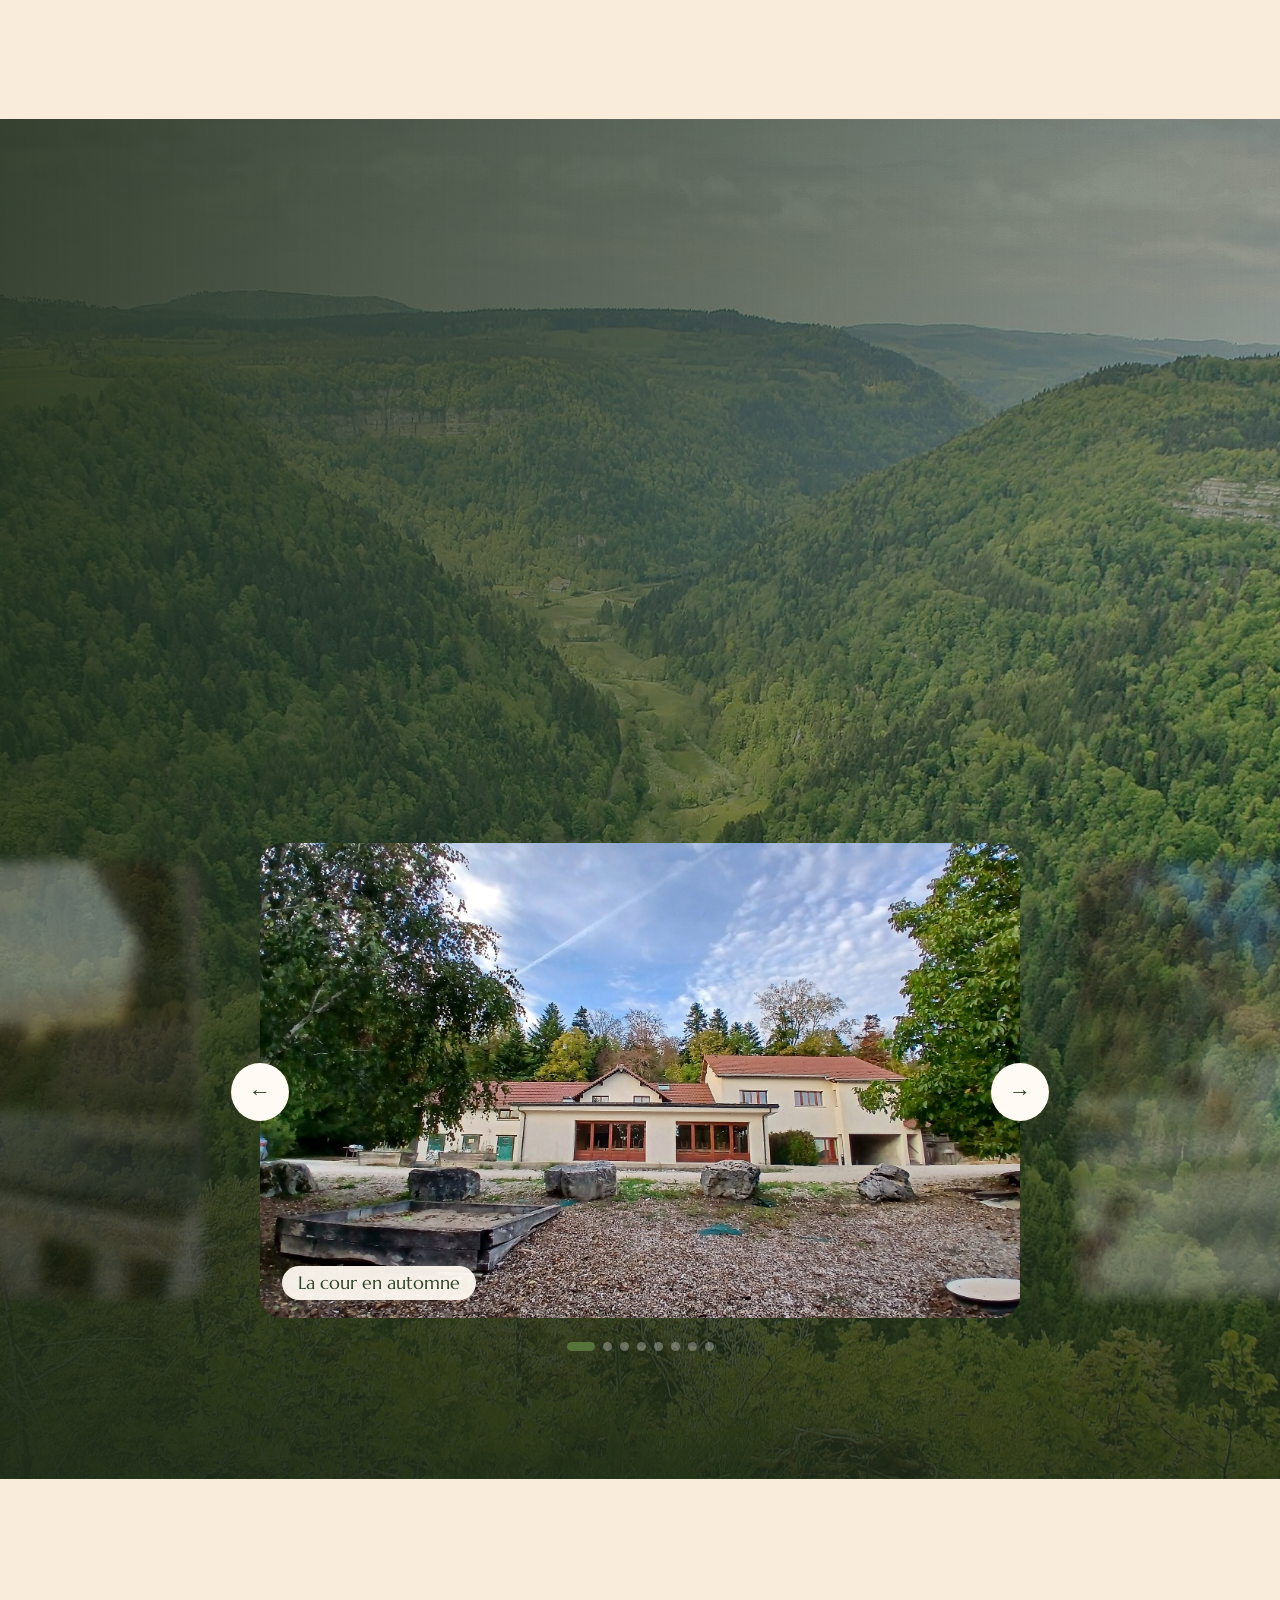
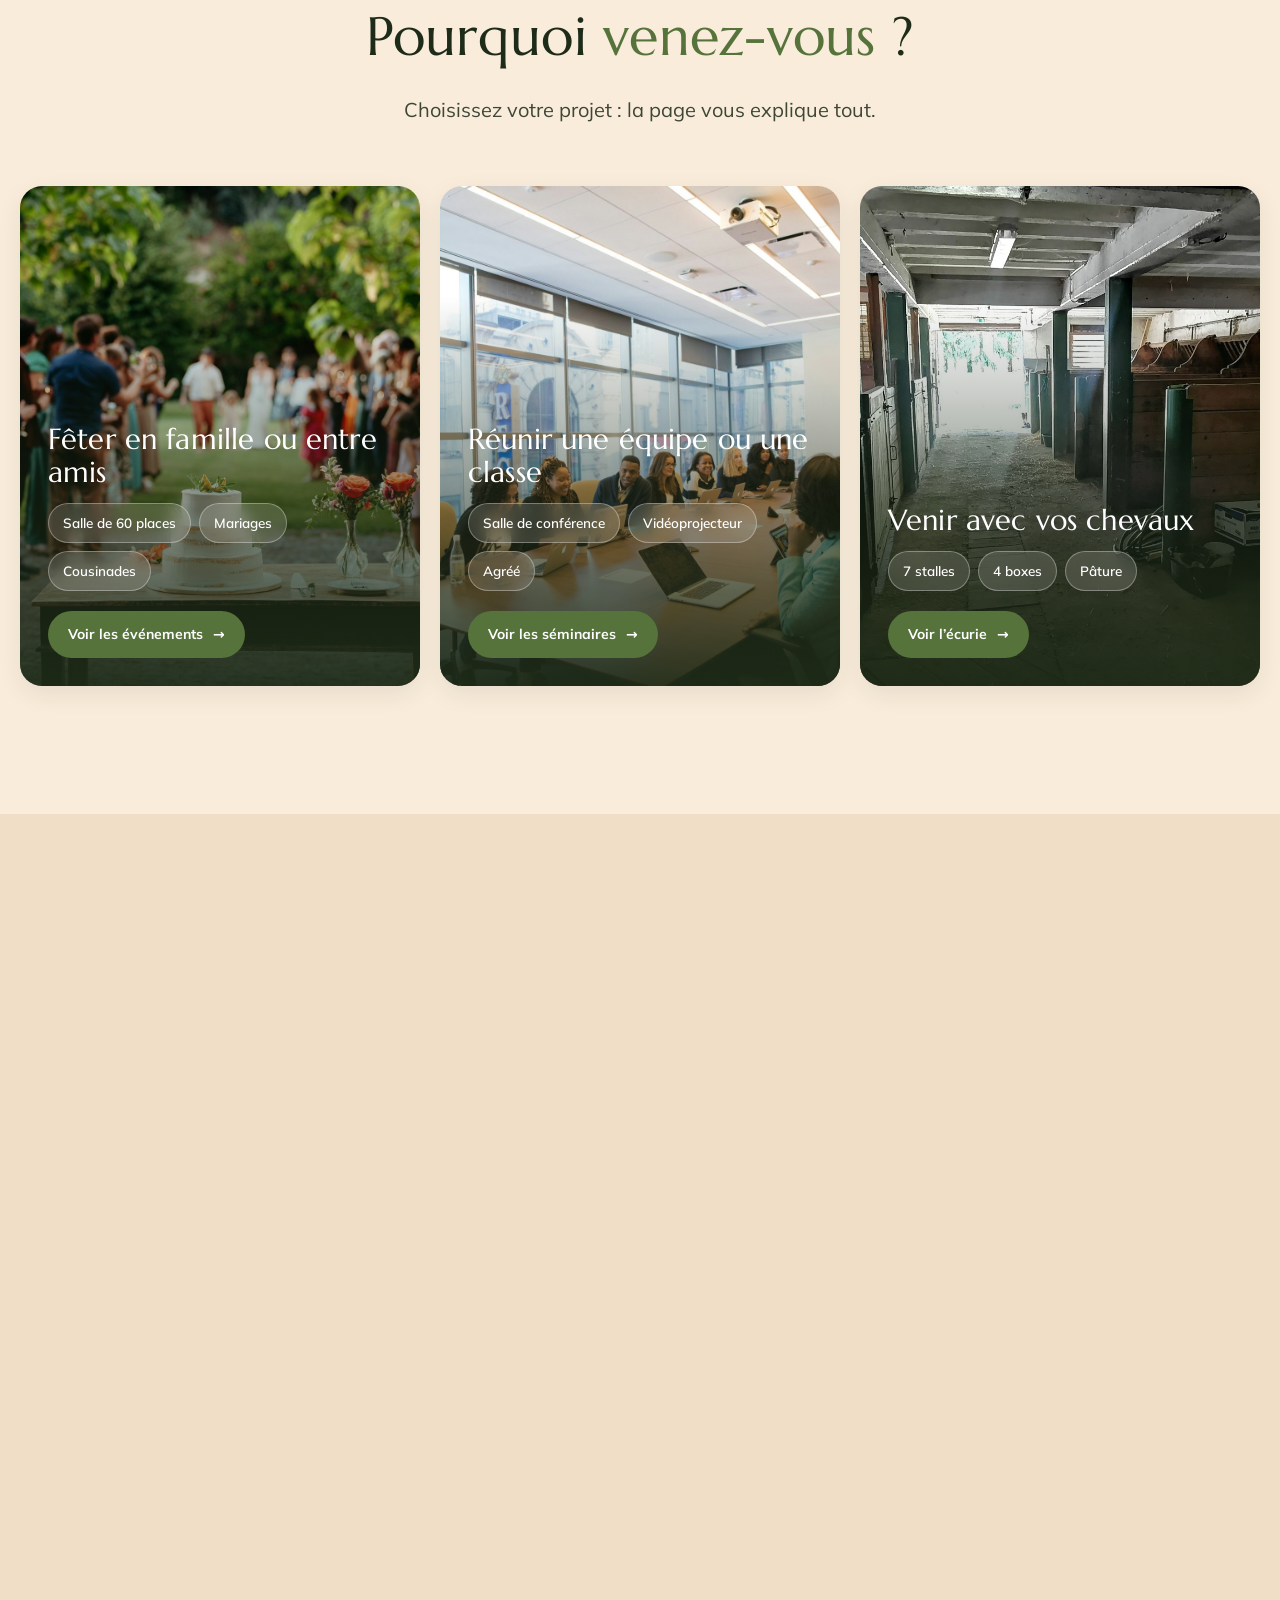
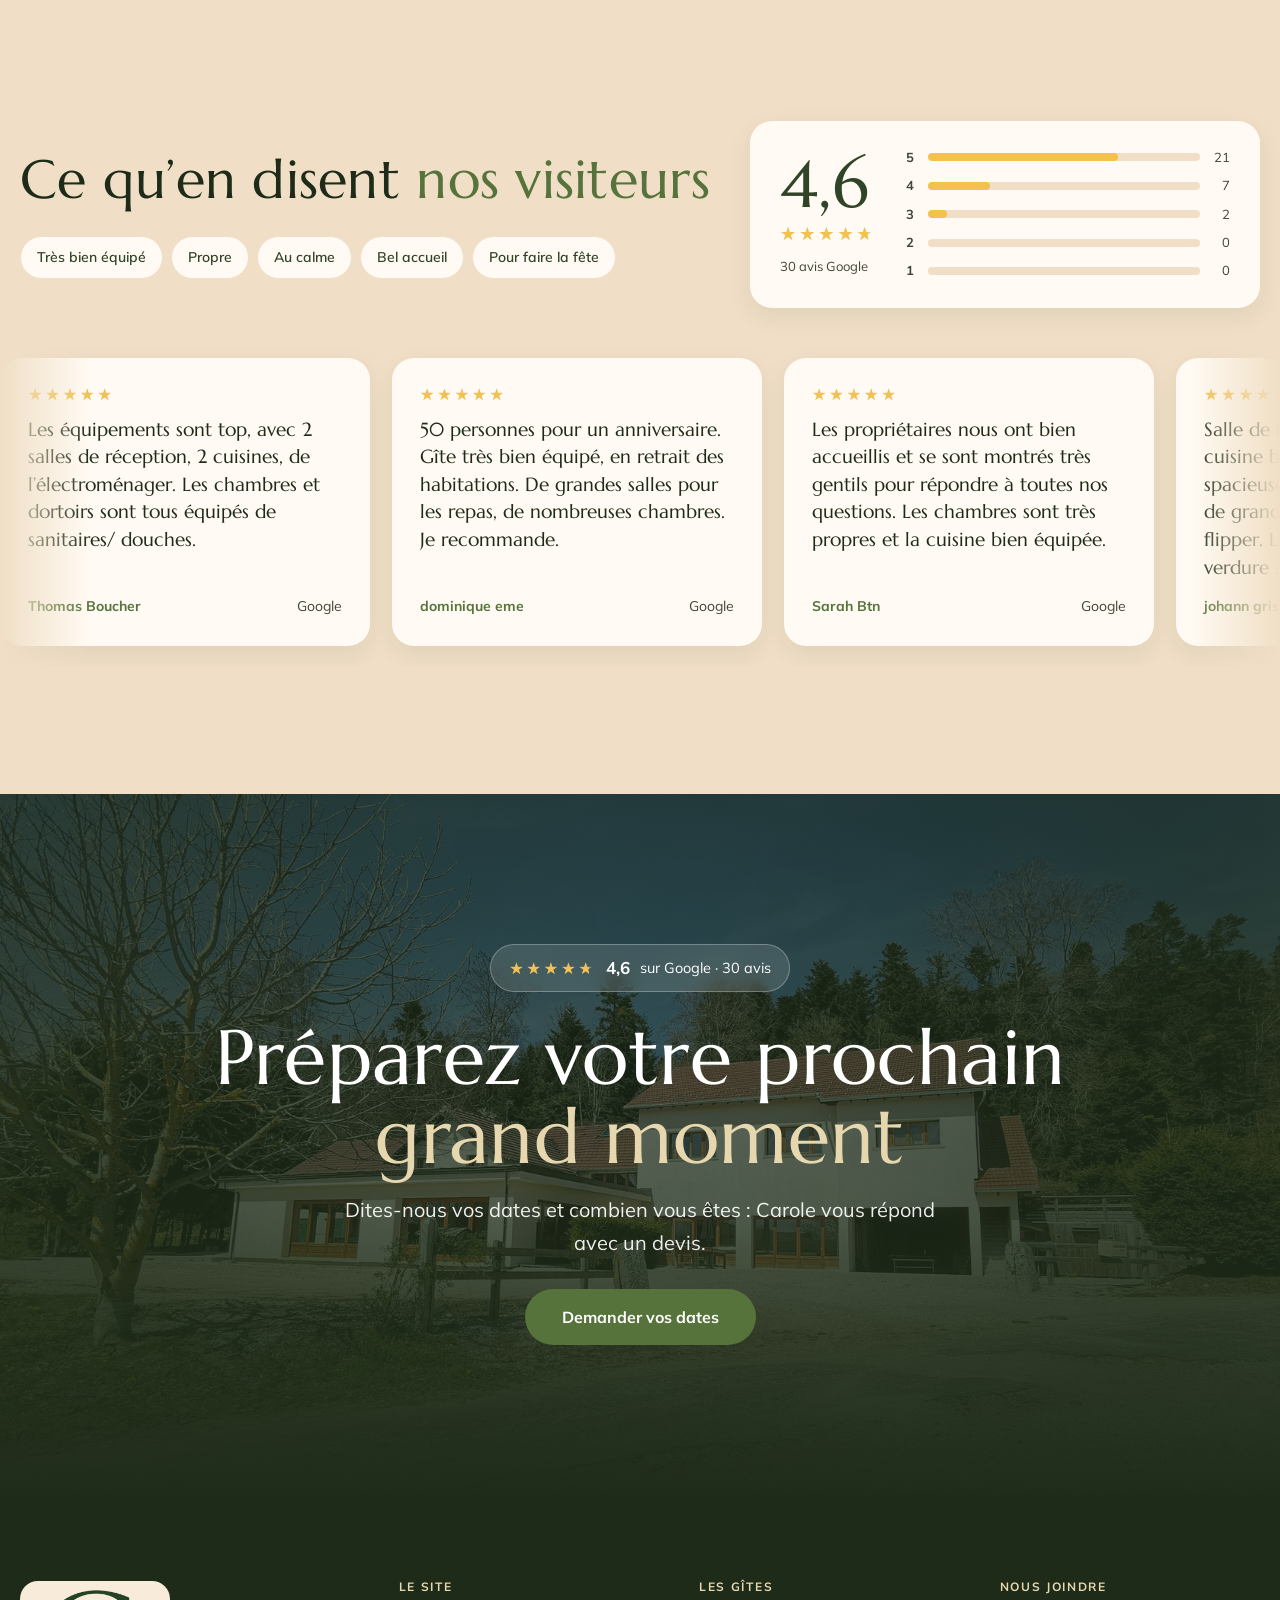
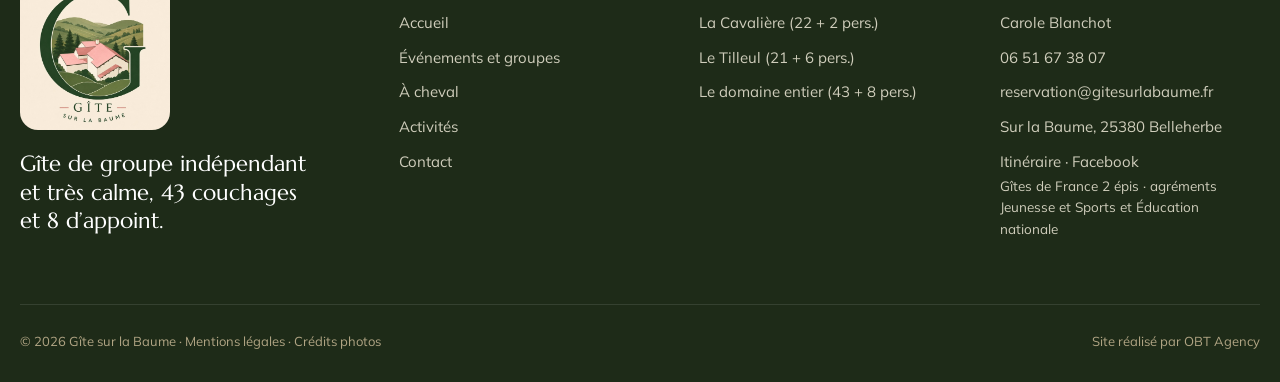
==== commit 45357135: "Version mobile : carrousels qu'on fait glisser, bande qui défile, chiffres des héros dans l'écran (o" ====
--- a/index.html
+++ b/index.html
@@ -10,7 +10,8 @@
 <link rel="icon" href="images/logo-embleme.jpg">
 <link rel="preload" href="fonts/marcellus-latin.woff2" as="font" type="font/woff2" crossorigin>
 <link rel="preload" href="fonts/mulish-latin.woff2" as="font" type="font/woff2" crossorigin>
-<link rel="stylesheet" href="css/style.css?v=eb211a47">
+<link rel="stylesheet" href="css/style.css?v=3d191b0e">
+<link rel="stylesheet" href="css/mobile.css?v=1580a672">
 <script>
 (function () { var r = document.documentElement; r.classList.add('js');
   try { var n = performance.getEntriesByType && performance.getEntriesByType('navigation')[0];
@@ -48,7 +49,7 @@
         <li><a href="contact.html">Contact</a></li>
       </ul>
     </nav>
-    <a class="bouton entete__appel bouton--cta" href="contact.html#demande" data-obt-reserve>Réserver</a>
+    <a class="bouton entete__appel bouton--cta" href="contact.html#demande" data-reserver>Réserver</a>
     <button class="entete__burger" type="button" aria-label="Ouvrir le menu" aria-expanded="false"><span></span></button>
   </div>
 </div>
@@ -383,8 +384,24 @@
   </div>
 </footer>
 <script src="js/main.js?v=fafd0d5c"></script>
-<div data-obt-booking data-obt-key="demo-gite-sur-la-baume" data-obt-api="https://demo-baume.obt.invalid" data-obt-form-key="demo" data-obt-form-endpoint="https://demo-baume.obt.invalid/envoi" data-obt-subject="Demande de réservation au Gîte sur la Baume"></div>
-<script src="js/obt-demo.js"></script>
-<script src="https://obt-gestion.com/blocks/obt-booking.js" defer></script>
+<script src="js/mobile.js?v=3ced1ad4"></script>
+<div class="resa-panneau" id="reserver" role="dialog" aria-modal="true" aria-labelledby="resa-titre" hidden>
+  <div class="resa-panneau__voile" data-resa-fermer></div>
+  <div class="resa-panneau__boite">
+    <div class="resa-panneau__tete">
+      <h2 id="resa-titre">Réserver</h2>
+      <button class="resa-panneau__fermer" type="button" data-resa-fermer aria-label="Fermer le panneau de réservation"><span aria-hidden="true">×</span></button>
+    </div>
+    <p class="resa-panneau__intro">Choisissez votre gîte, puis vos dates : les jours libres et le prix s’affichent tout de suite.</p>
+    <div class="resa-choix">
+      <button class="resa-carte" type="button" data-gite="le-domaine" aria-pressed="false"><img src="images/ciel-cour.jpg" alt="" loading="lazy"><span><strong>Le domaine entier</strong><small>43 + 8 pers.</small></span></button>
+      <button class="resa-carte" type="button" data-gite="la-cavaliere" aria-pressed="false"><img src="images/cav-salle-1.jpg" alt="" loading="lazy"><span><strong>La Cavalière</strong><small>22 + 2 pers.</small></span></button>
+      <button class="resa-carte" type="button" data-gite="le-tilleul" aria-pressed="false"><img src="images/til-batiment.jpg" alt="" loading="lazy"><span><strong>Le Tilleul</strong><small>21 + 6 pers.</small></span></button>
+    </div>
+    <div class="resa-moteur" data-resa-moteur><p class="resa-moteur__vide">Choisissez un gîte pour voir ses disponibilités et ses prix.</p></div>
+    <p class="resa-note">Aucun paiement sur le site : Carole confirme votre demande puis vous envoie la facture, à régler par virement. Elle répond du lundi au vendredi.</p>
+  </div>
+</div>
+<script src="js/reservation.js?v=bc8d2914"></script>
 </body>
 </html>
--- a/css/style.css
+++ b/css/style.css
@@ -1254,8 +1254,6 @@
 
 .location__bouton { text-align: center; margin: 34px 0 0; }
 
-/* Panneau de réservation OBT (le même que sur le site de T'Nature), aux couleurs du gîte */
-:root { --obt-accent: #55733A; --obt-accent-text: #fff; --obt-bg: #FFFAF3; --obt-text: #1E2B18; --obt-line: rgba(30, 43, 24, .16); --obt-radius: 14px; }
 
 .carte-clic { position: relative; min-height: 420px; height: 100%; display: grid; place-items: center; padding: 24px; isolation: isolate; text-align: center; }
 .carte-clic img { position: absolute; inset: 0; width: 100%; height: 100%; object-fit: cover; z-index: -2; }
@@ -1264,3 +1262,38 @@
 .carte-clic__texte strong { display: block; font: 400 26px/1.2 var(--f-titre); margin-bottom: 8px; }
 .carte-clic__texte p { margin: 0 0 18px; font-size: 15px; }
 .carte-clic iframe { position: absolute; inset: 0; width: 100%; height: 100%; border: 0; z-index: 1; }
+
+/* =======================================
+   28/10/2026 : panneau de réservation (choix A de Tom, comme T'Nature), branché sur le Smoobu de Carole
+   ======================================= */
+body.resa-ouvert { overflow: hidden; }
+.resa-panneau { position: fixed; inset: 0; z-index: 200; }
+.resa-panneau__voile { position: absolute; inset: 0; background: rgba(20, 29, 15, .5); opacity: 0; transition: opacity .25s; }
+.resa-panneau__boite { position: absolute; top: 0; right: 0; bottom: 0; width: min(620px, 100%); background: var(--blanc); box-shadow: -18px 0 50px rgba(20, 29, 15, .25); overflow-y: auto; overscroll-behavior: contain; padding: max(22px, env(safe-area-inset-top, 0px)) max(22px, env(safe-area-inset-right, 0px)) max(28px, env(safe-area-inset-bottom, 0px)) 22px; display: flex; flex-direction: column; gap: 16px; transform: translateX(100%); transition: transform .3s ease; }
+.resa-panneau__boite > * { flex-shrink: 0; }
+.resa-panneau.est-ouvert .resa-panneau__voile { opacity: 1; }
+.resa-panneau.est-ouvert .resa-panneau__boite { transform: none; }
+.resa-panneau__tete { display: flex; align-items: center; justify-content: space-between; gap: 12px; }
+.resa-panneau__tete h2 { margin: 0; font-size: 30px; }
+.resa-panneau__fermer { width: 42px; height: 42px; border-radius: 50%; border: 1px solid var(--trait); background: none; color: var(--encre); font-size: 24px; line-height: 1; cursor: pointer; display: grid; place-items: center; flex: none; }
+.resa-panneau__fermer:hover { background: var(--creme); }
+.resa-panneau__fermer:focus-visible, .resa-carte:focus-visible { outline: 3px solid var(--accent); outline-offset: 2px; }
+.resa-panneau__intro { margin: 0; font-size: 15px; }
+.resa-choix { display: grid; grid-template-columns: repeat(3, minmax(0, 1fr)); gap: 10px; }
+.resa-carte { display: flex; flex-direction: column; gap: 8px; padding: 8px; border-radius: 14px; border: 1px solid var(--trait); background: #fff; cursor: pointer; text-align: left; font: inherit; color: var(--texte); transition: border-color .2s, box-shadow .2s; }
+.resa-carte img { width: 100%; aspect-ratio: 4 / 3; object-fit: cover; border-radius: 9px; display: block; }
+.resa-carte strong { display: block; font: 400 17px/1.2 var(--f-titre); color: var(--encre); }
+.resa-carte small { font-size: 13px; font-weight: 700; color: var(--accent); }
+.resa-carte:hover { border-color: var(--accent); }
+.resa-carte[aria-pressed="true"] { border: 2px solid var(--accent); box-shadow: 0 6px 18px rgba(30, 43, 24, .12); padding: 7px; }
+.resa-moteur { border-radius: 14px; background: #fff; border: 1px solid var(--trait); min-height: 120px; }
+.resa-moteur__vide { margin: 0; padding: 28px 20px; text-align: center; color: var(--doux, #6b7461); font-size: 15px; }
+.resa-moteur__cadre { display: block; width: 100%; min-height: 760px; border: 0; border-radius: 14px; }
+.resa-note { margin: 0; font-size: 14px; background: var(--accent-pale); color: var(--vert); border-radius: 12px; padding: 12px 14px; }
+@media (max-width: 560px) {
+  .resa-panneau__boite { padding-left: max(16px, env(safe-area-inset-left, 0px)); padding-right: max(16px, env(safe-area-inset-right, 0px)); }
+  .resa-choix { grid-template-columns: 1fr; }
+  .resa-carte { flex-direction: row; align-items: center; }
+  .resa-carte img { width: 84px; flex: none; }
+}
+@media (prefers-reduced-motion: reduce) { .resa-panneau__boite, .resa-panneau__voile { transition: none; } }
--- a/css/mobile.css
+++ b/css/mobile.css
@@ -0,0 +1,80 @@
+/* Gîte sur la Baume : version mobile (29/10/2026), reprise du Domaine des Chabriers.
+   Chargé après style.css. Tout ce qui change l'affichage d'un téléphone est dans la requête max-width: 767px :
+   sur ordinateur et sur tablette, rien ne change. Même design : seules la présentation des blocs (carrousels,
+   bande qui défile) et la place des chiffres des héros changent.
+   Source : outils/mobile/mobile.css, copiée dans 04-Site/css/ par construire-site-v3.py. */
+
+/* Éléments ajoutés par mobile.js : invisibles hors téléphone */
+.m-car { display: contents; }
+.m-nav, .m-clone { display: none; }
+
+@media (max-width: 767px) {
+  /* Chiffres des héros : trois sur une ligne, quatre en deux lignes de deux, toujours dans l'écran ------------- */
+  .chiffres-heros { display: grid; grid-template-columns: repeat(3, minmax(0, 1fr)); max-width: 100%; }
+  .chiffres-heros:has(> li:nth-child(4)) { grid-template-columns: repeat(2, minmax(0, 1fr)); }
+  .chiffres-heros li { padding: 11px 8px; min-width: 0; }
+  .chiffres-heros strong { white-space: normal; font-size: 25px; line-height: 1.05; }
+  .chiffres-heros:has(> li:nth-child(4)) li:nth-child(3) { border-left: 0; }
+  .chiffres-heros:has(> li:nth-child(4)) li:nth-child(n+3) { border-top: 1px solid rgba(255,255,255,.22); }
+
+  /* Accueil, les infos pratiques : deux colonnes au lieu de six lignes ----------------------------------------- */
+  #pratique .compris { grid-template-columns: repeat(2, minmax(0, 1fr)); gap: 10px; }
+  #pratique .compris li { flex-direction: column; align-items: center; text-align: center; gap: 8px; padding: 16px 10px; font-size: 13px; }
+  #pratique .compris strong { font-size: 17px; }
+
+  /* Bande sous le héros de l'accueil : une ligne qui défile de droite à gauche --------------------------------- */
+  .bande-mots { width: var(--large); margin-inline: auto; height: 76px; overflow: hidden; background: var(--blanc); border-radius: var(--rayon); box-shadow: var(--ombre); }
+  .bande-mots__carte {
+    display: flex; flex-wrap: nowrap; width: max-content; margin: 0; padding: 0; background: none; box-shadow: none; border-radius: 0;
+    animation: m-defile var(--m-duree, 24s) linear infinite; will-change: transform;
+  }
+  .bande-mots__carte li, .bande-mots__carte li.m-clone {
+    display: flex; flex-direction: row; text-align: left; align-items: center; gap: 12px; padding: 14px 22px; white-space: nowrap; flex: none;
+    border: 0 !important; border-radius: 0 !important; grid-column: auto !important;
+  }
+  .bande-mots__carte li + li::before { display: block; top: 20px; bottom: 20px; }
+  .bande-mots__carte .icone-rond { width: 42px; height: 42px; }
+  .bande-mots__carte strong { font-size: 18px; }
+  .bande-mots__carte li span:last-child { font-size: 13px; }
+  .bande-mots__carte.apparait, .bande-mots .apparait { opacity: 1 !important; transform: none !important; transition: none !important; }
+  @keyframes m-defile { to { transform: translateX(-50%); } }
+
+  /* Carrousels : on fait glisser les cartes, la carte suivante dépasse à droite pour inviter à glisser ---------- */
+  .m-car { display: block; position: relative; margin-inline: calc(50% - 50vw); width: 100vw; max-width: 100vw; --m-w: min(80vw, 380px); }
+  .m-piste {
+    display: flex !important; grid-template-columns: none !important; flex-wrap: nowrap !important; gap: 14px !important;
+    overflow-x: auto !important; overflow-y: hidden; scroll-snap-type: x mandatory; -webkit-overflow-scrolling: touch;
+    padding: 6px calc(50% - var(--m-w) / 2) 10px !important; scrollbar-width: none; overscroll-behavior-x: contain;
+    margin: 0 !important; max-width: none !important; width: auto !important; height: auto !important;
+  }
+  .m-piste::-webkit-scrollbar { display: none; }
+  .m-piste > * {
+    flex: 0 0 var(--m-w) !important; width: var(--m-w) !important; min-width: 0; max-width: none !important;
+    scroll-snap-align: center; scroll-snap-stop: always; margin: 0 !important; grid-column: auto !important; grid-row: auto !important;
+  }
+  .m-piste.apparait, .m-piste .apparait { opacity: 1 !important; transform: none !important; }
+  /* photos des galeries : toutes au même format */
+  .m-piste > img { aspect-ratio: 4 / 3; height: auto !important; object-fit: cover; border-radius: var(--rayon-petit); }
+  /* grandes cartes à photo (Pourquoi venez-vous, Idéal pour, occasions, à qui s'adresse l'écurie) */
+  .m-piste > .case, .m-piste > .raison { min-height: 420px; }
+  .m-piste > .gite { aspect-ratio: auto; min-height: 300px; }
+  /* cartes de texte : même hauteur dans une même bande */
+  .m-piste > li, .m-piste > article, .m-piste > .raison { height: auto; align-self: stretch; }
+  /* Comment se passe la location : les règles et ce qui est compris en deux panneaux qu'on fait glisser */
+  .m-piste.tarifs-plus { background: none; border-radius: 0; margin-top: 24px !important; }
+  .m-piste.tarifs-plus > div { background: var(--creme-fonce); border-radius: var(--rayon); padding: 22px; }
+  /* points sous la bande : le vert du gîte, le point actif plus grand */
+  .m-nav { display: flex; align-items: center; justify-content: center; margin-top: 8px; }
+  .m-points { display: flex; justify-content: center; gap: 9px; min-height: 26px; align-items: center; flex-wrap: wrap; max-width: 86vw; }
+  .m-points span { width: 9px; height: 9px; border-radius: 50%; background: rgba(48, 68, 39, .25); transition: background .2s, transform .2s; cursor: pointer; -webkit-tap-highlight-color: transparent; }
+  .m-points span.est-actif { background: var(--accent); transform: scale(1.45); }
+  .section--fonce .m-points span, .section--photo .m-points span { background: rgba(255,255,255,.35); }
+  .section--fonce .m-points span.est-actif, .section--photo .m-points span.est-actif { background: #fff; }
+}
+
+/* Réduction des animations demandée dans le téléphone : la bande ne défile plus seule, on la fait glisser */
+@media (max-width: 767px) and (prefers-reduced-motion: reduce) {
+  .bande-mots { overflow-x: auto; scrollbar-width: none; }
+  .bande-mots::-webkit-scrollbar { display: none; }
+  .bande-mots__carte { animation: none !important; }
+}
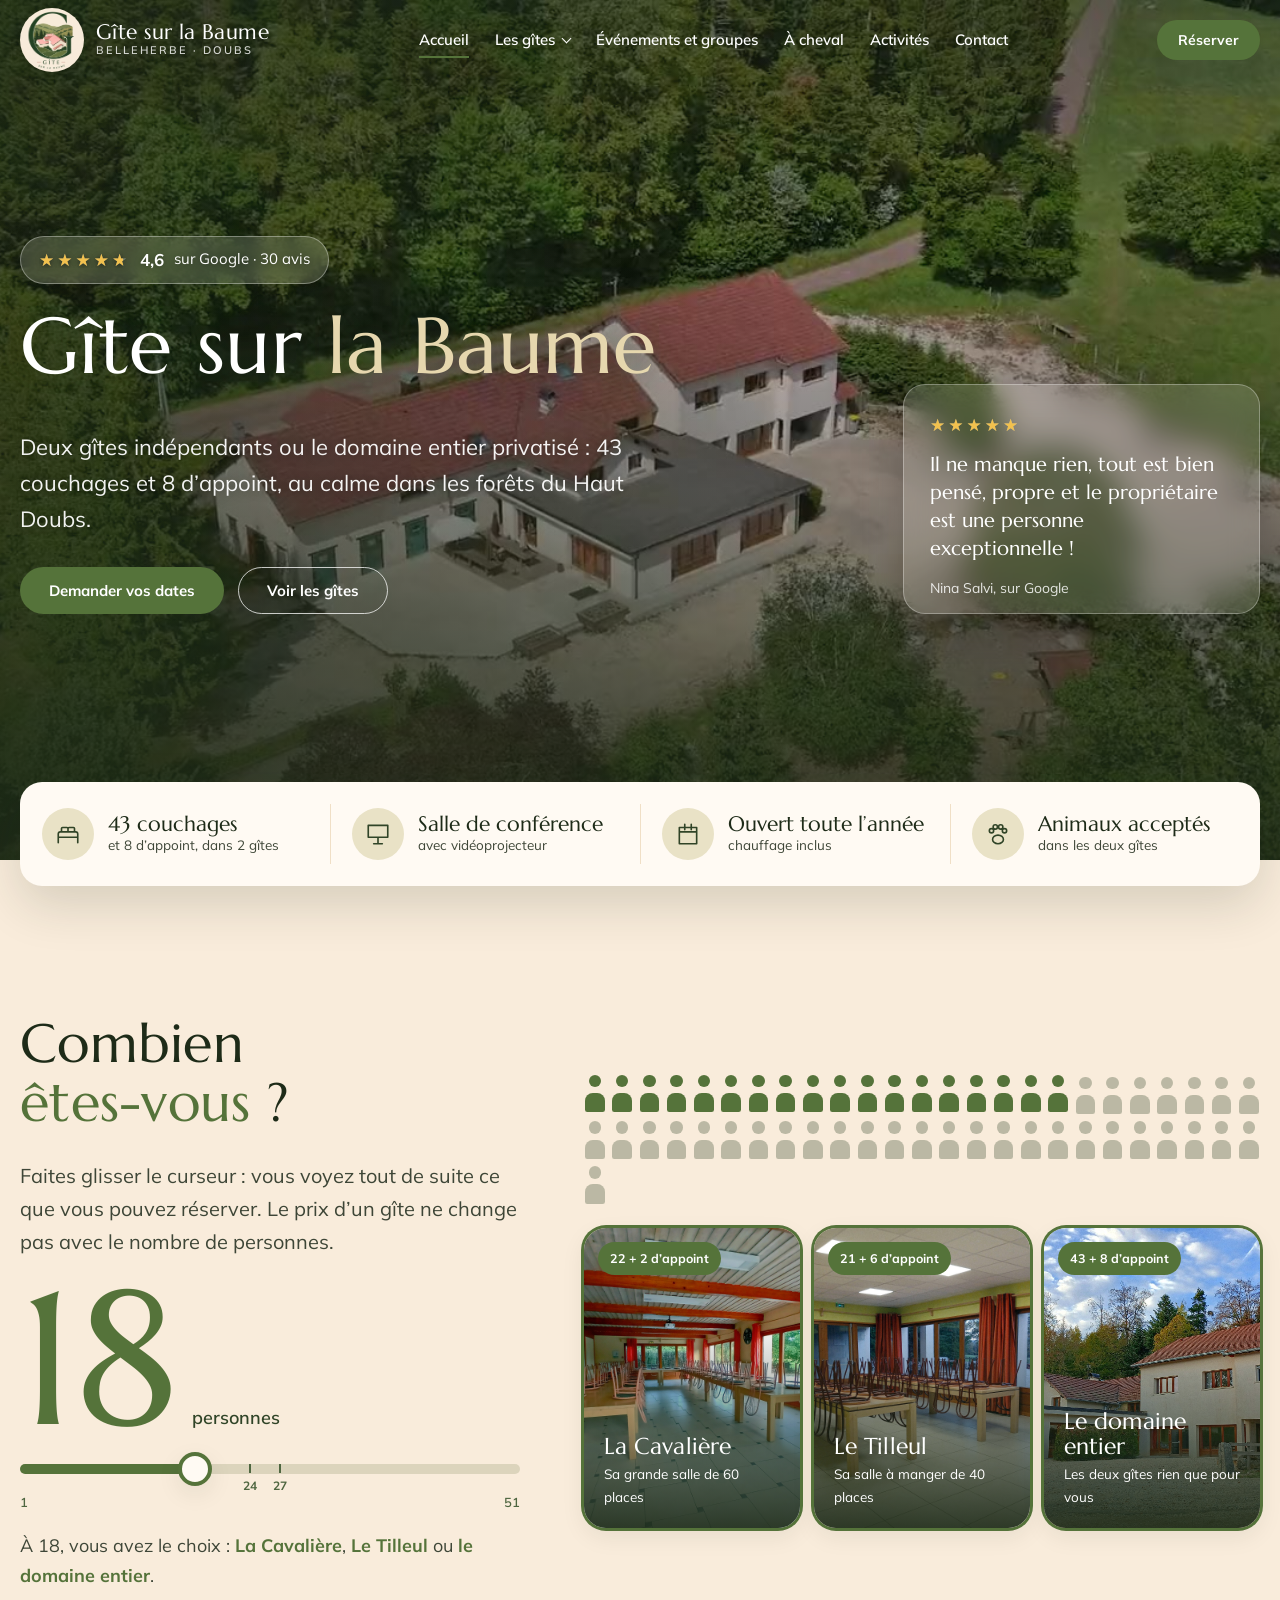
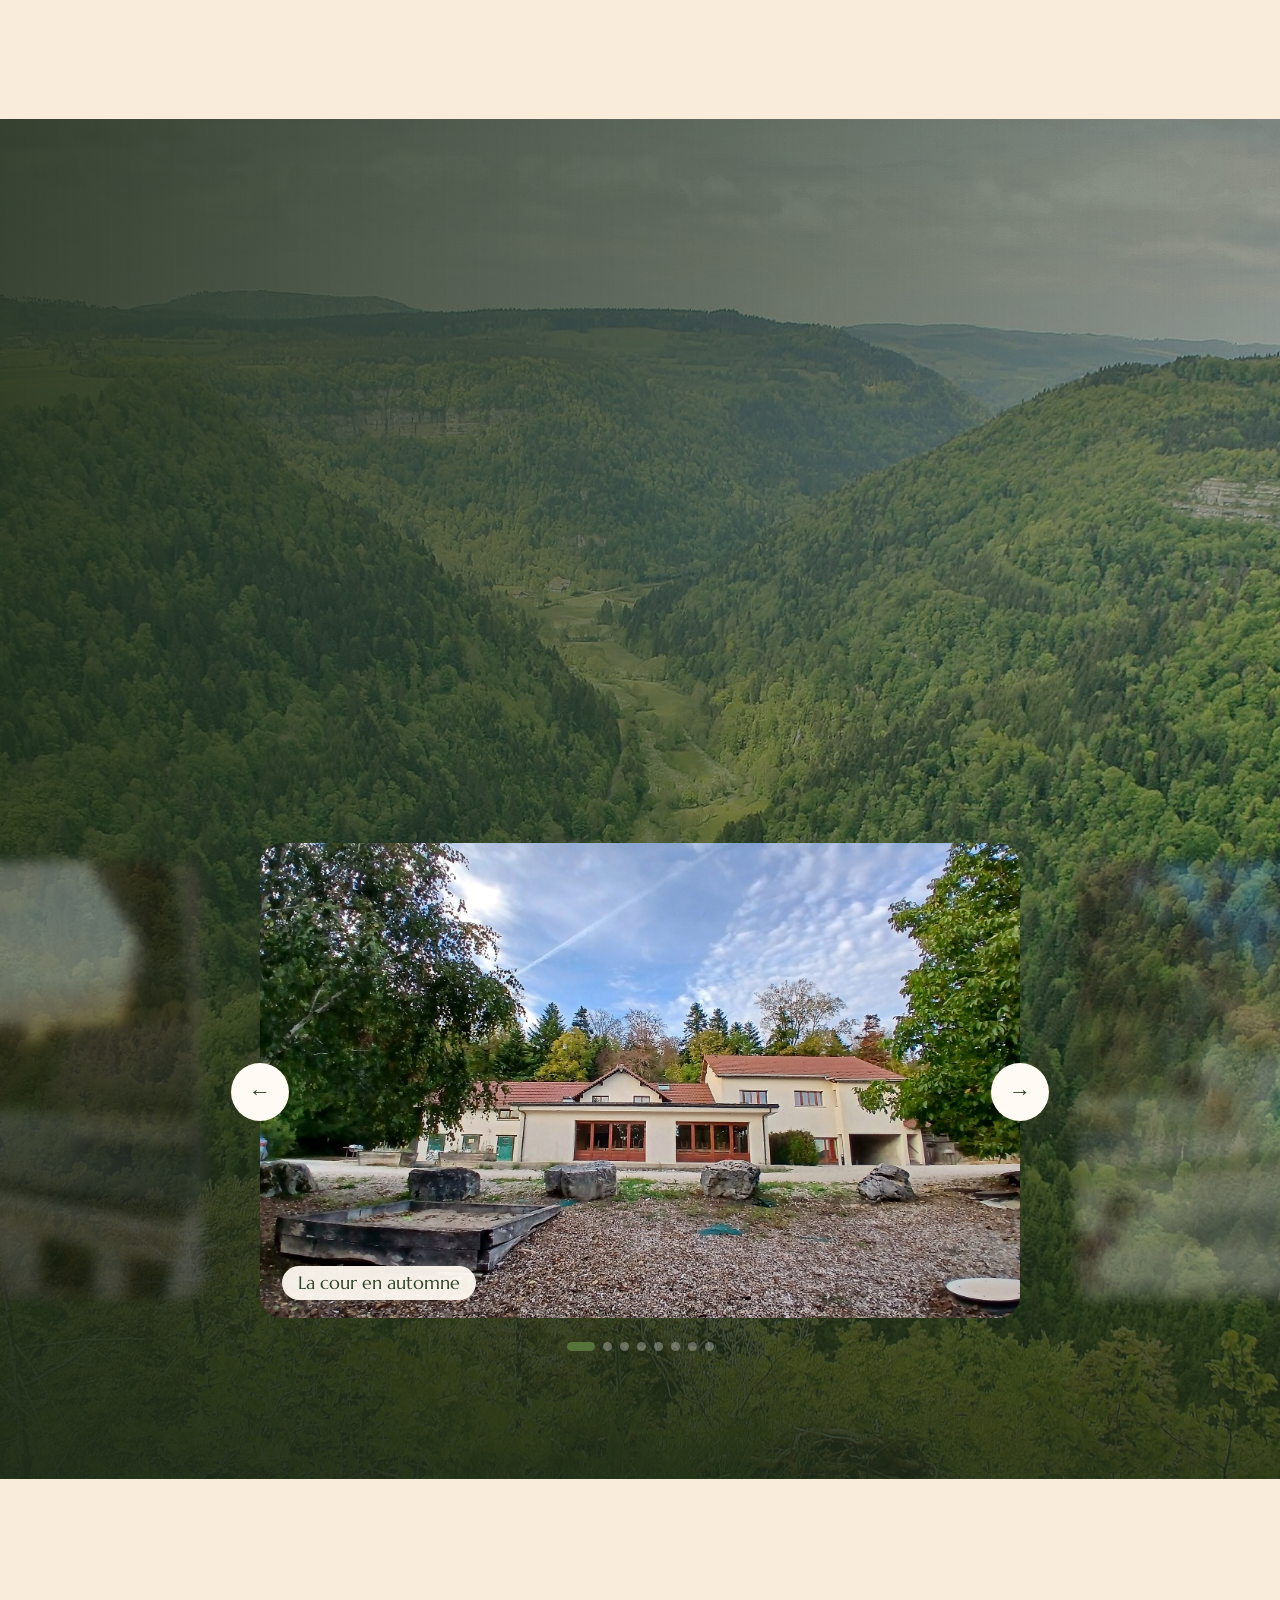
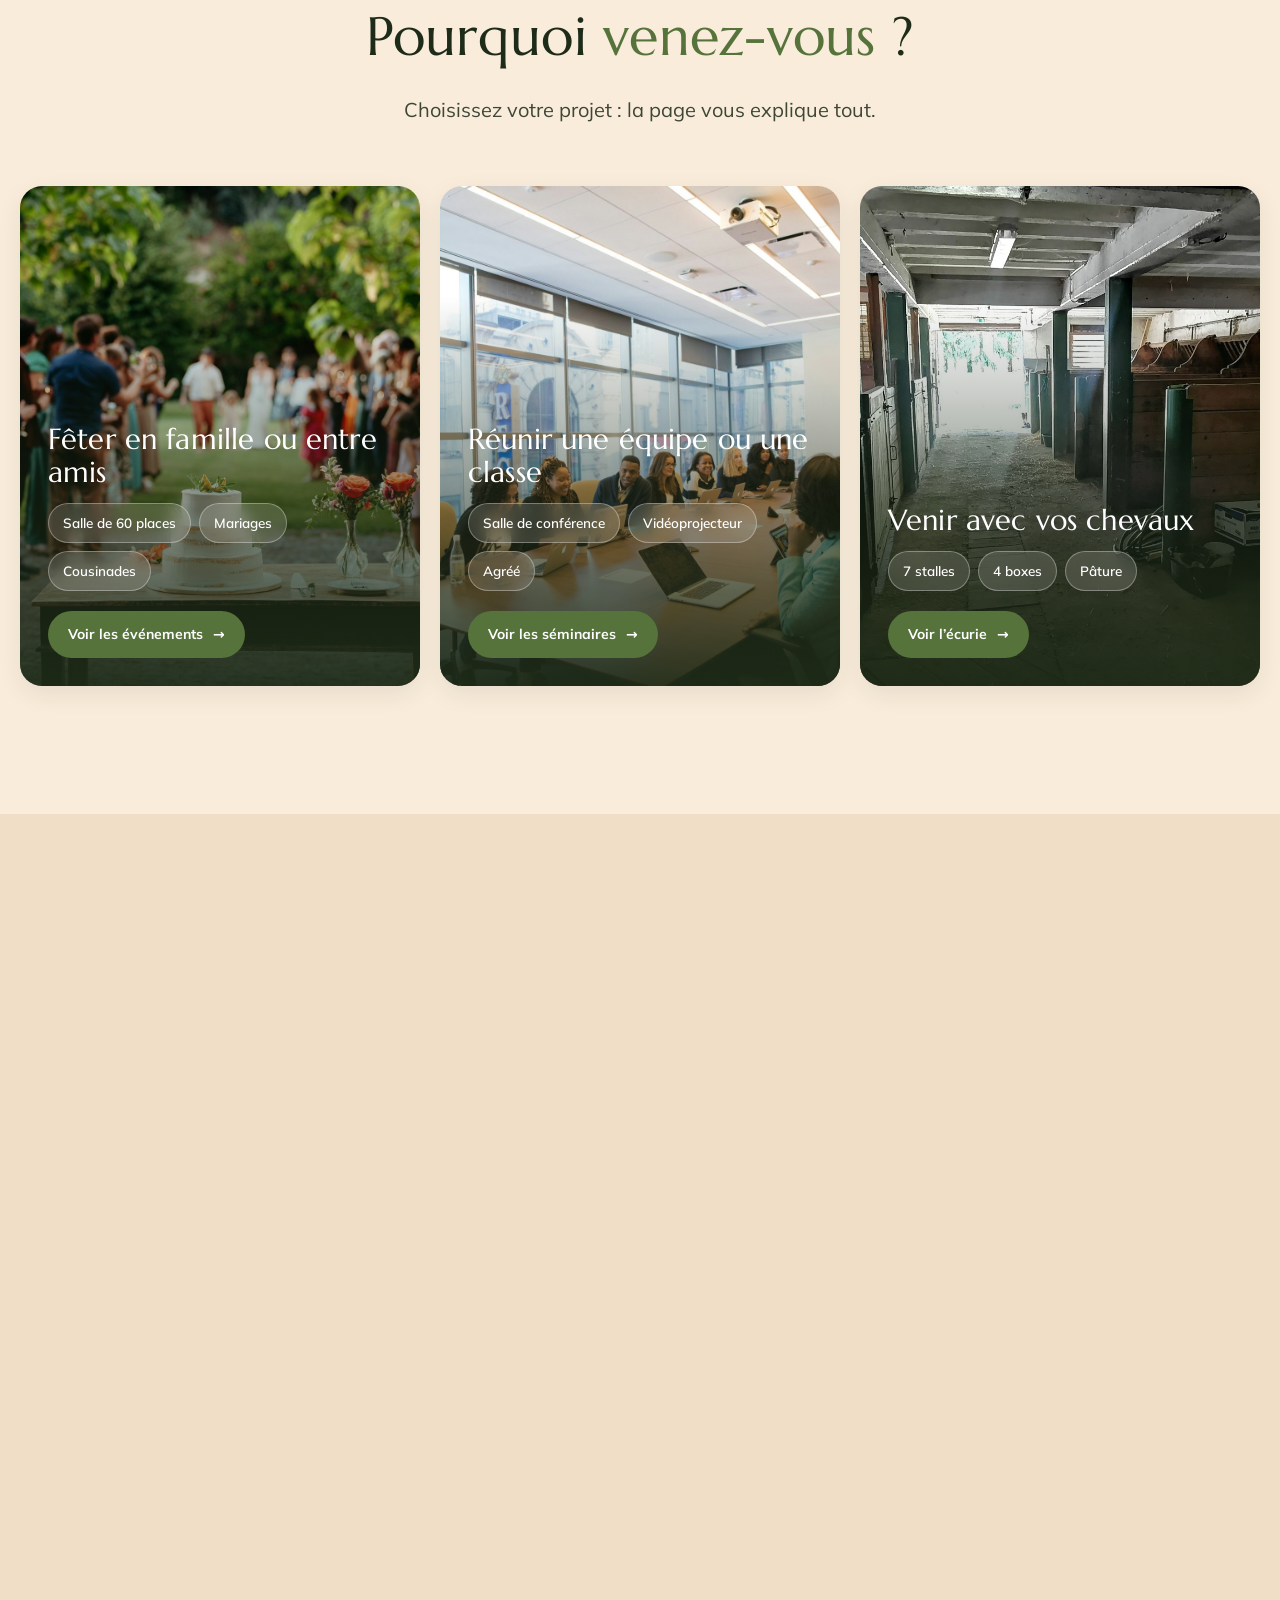
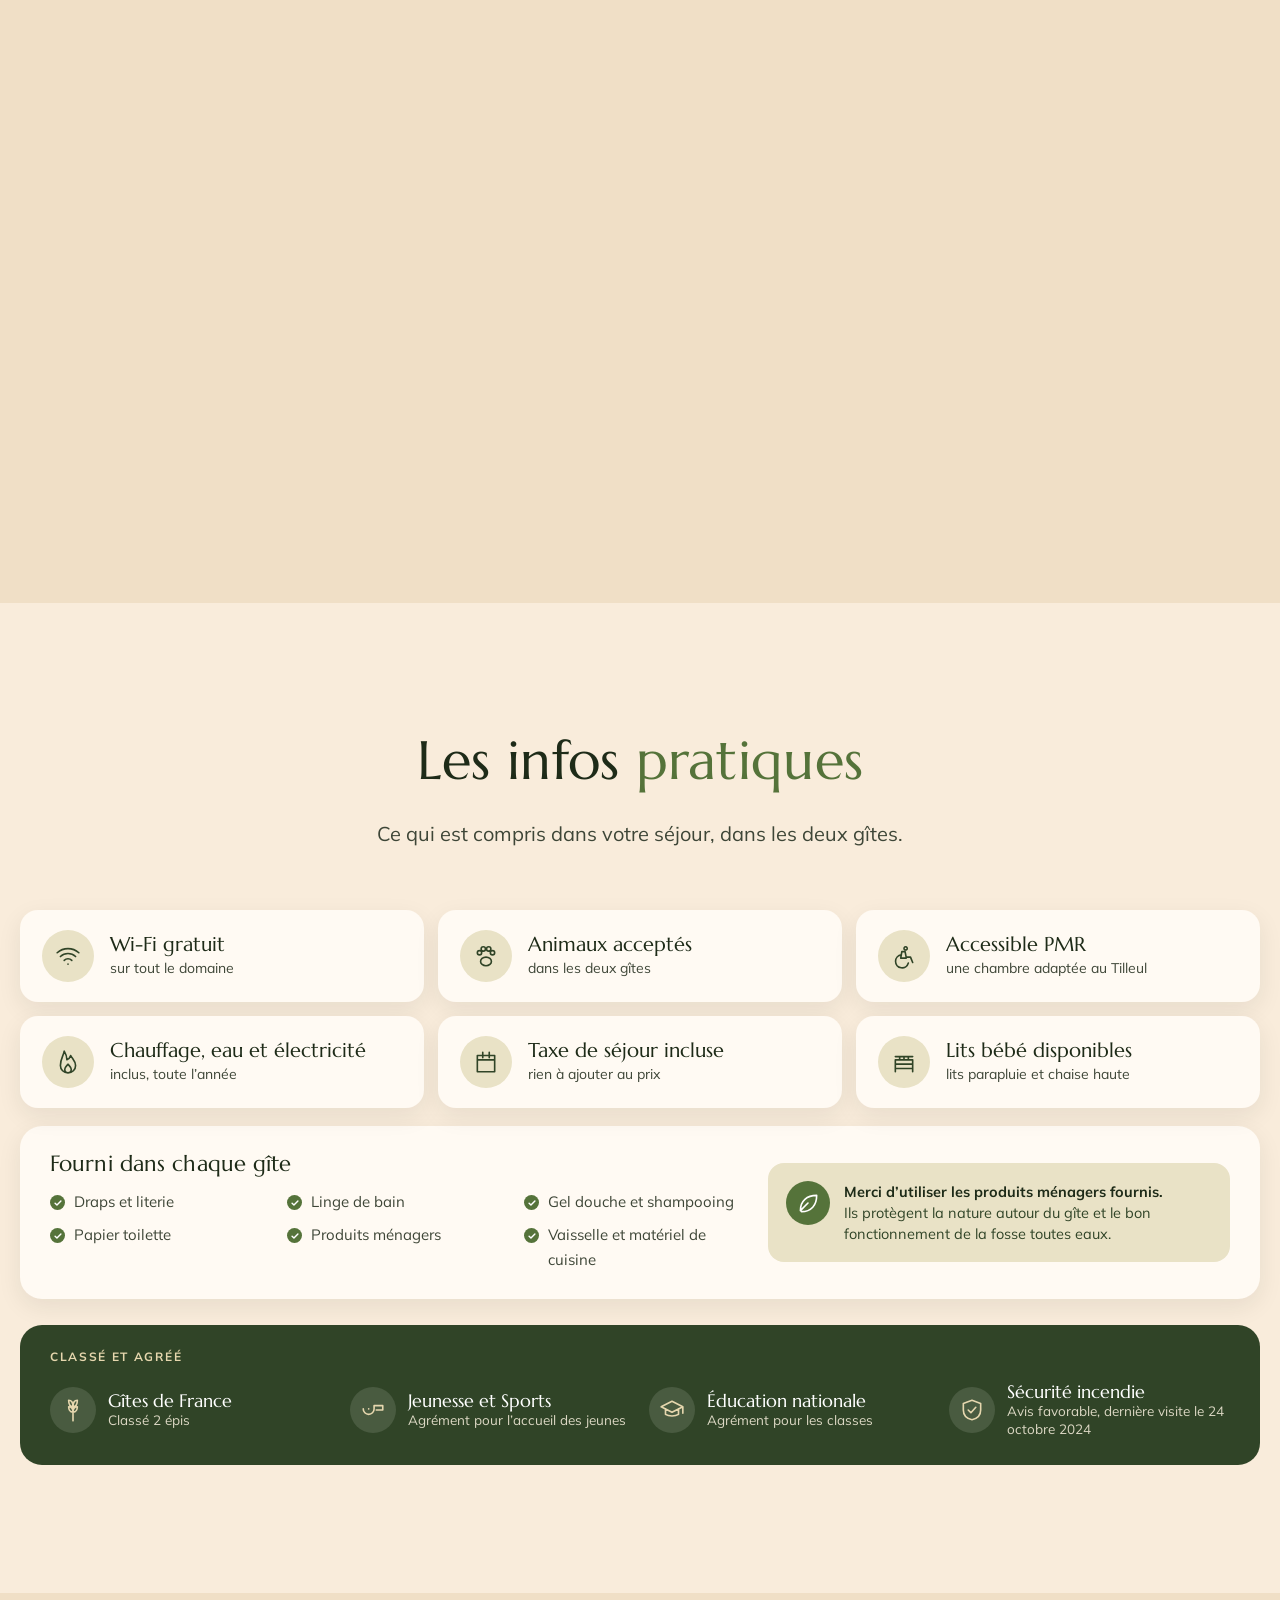
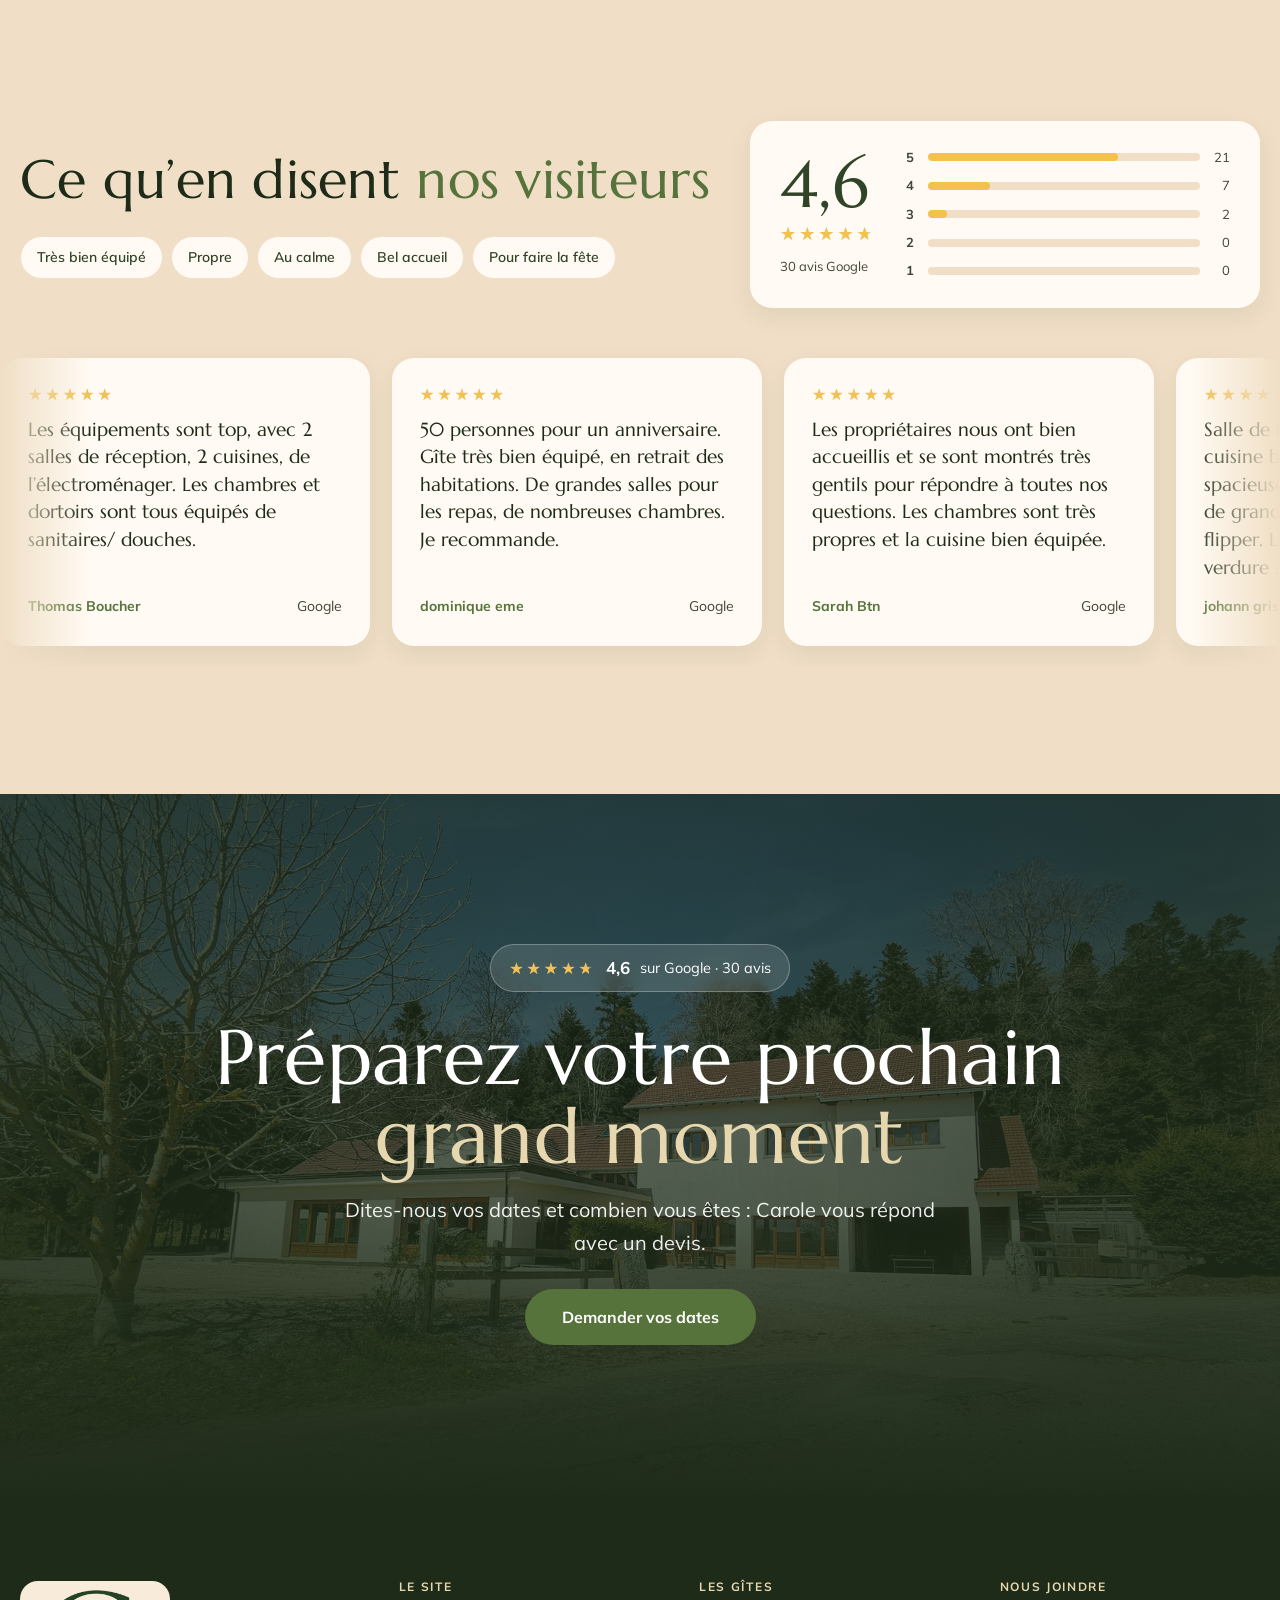
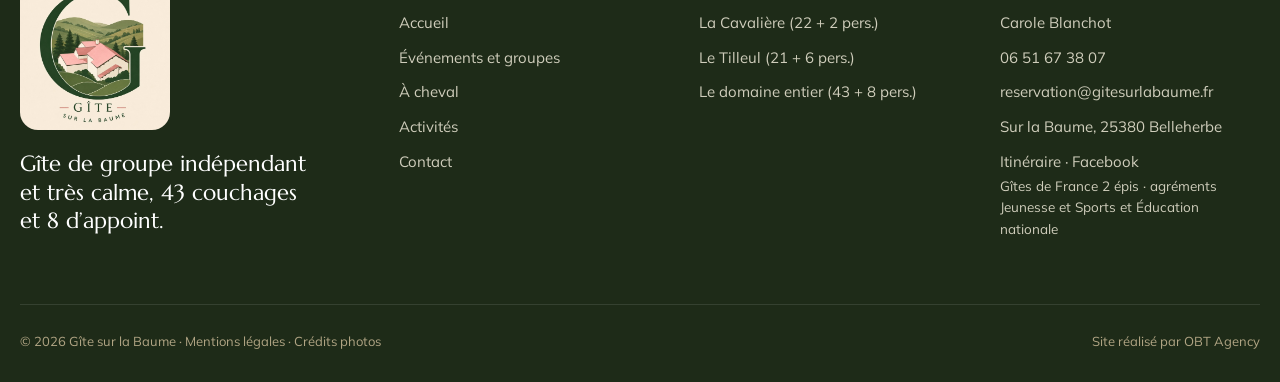
==== commit dfcfc79c: "Mobile : la vidéo du héros de l'accueil prend tout l'écran Co-Authored-By: Claude Opus 5.5 <noreply@" ====
--- a/index.html
+++ b/index.html
@@ -11,7 +11,7 @@
 <link rel="preload" href="fonts/marcellus-latin.woff2" as="font" type="font/woff2" crossorigin>
 <link rel="preload" href="fonts/mulish-latin.woff2" as="font" type="font/woff2" crossorigin>
 <link rel="stylesheet" href="css/style.css?v=3d191b0e">
-<link rel="stylesheet" href="css/mobile.css?v=1580a672">
+<link rel="stylesheet" href="css/mobile.css?v=39636203">
 <script>
 (function () { var r = document.documentElement; r.classList.add('js');
   try { var n = performance.getEntriesByType && performance.getEntriesByType('navigation')[0];
--- a/css/mobile.css
+++ b/css/mobile.css
@@ -9,6 +9,10 @@
 .m-nav, .m-clone { display: none; }
 
 @media (max-width: 767px) {
+  /* Accueil : la vidéo du héros prend tout l'écran (retour de Tom du 30/10), la bande n'apparaît qu'en bas ----- */
+  .heros--accueil { min-height: 100svh; align-items: center; }
+  .heros--accueil .heros__contenu { padding-top: calc(var(--entete) + 26px); padding-bottom: 96px; }
+
   /* Chiffres des héros : trois sur une ligne, quatre en deux lignes de deux, toujours dans l'écran ------------- */
   .chiffres-heros { display: grid; grid-template-columns: repeat(3, minmax(0, 1fr)); max-width: 100%; }
   .chiffres-heros:has(> li:nth-child(4)) { grid-template-columns: repeat(2, minmax(0, 1fr)); }
